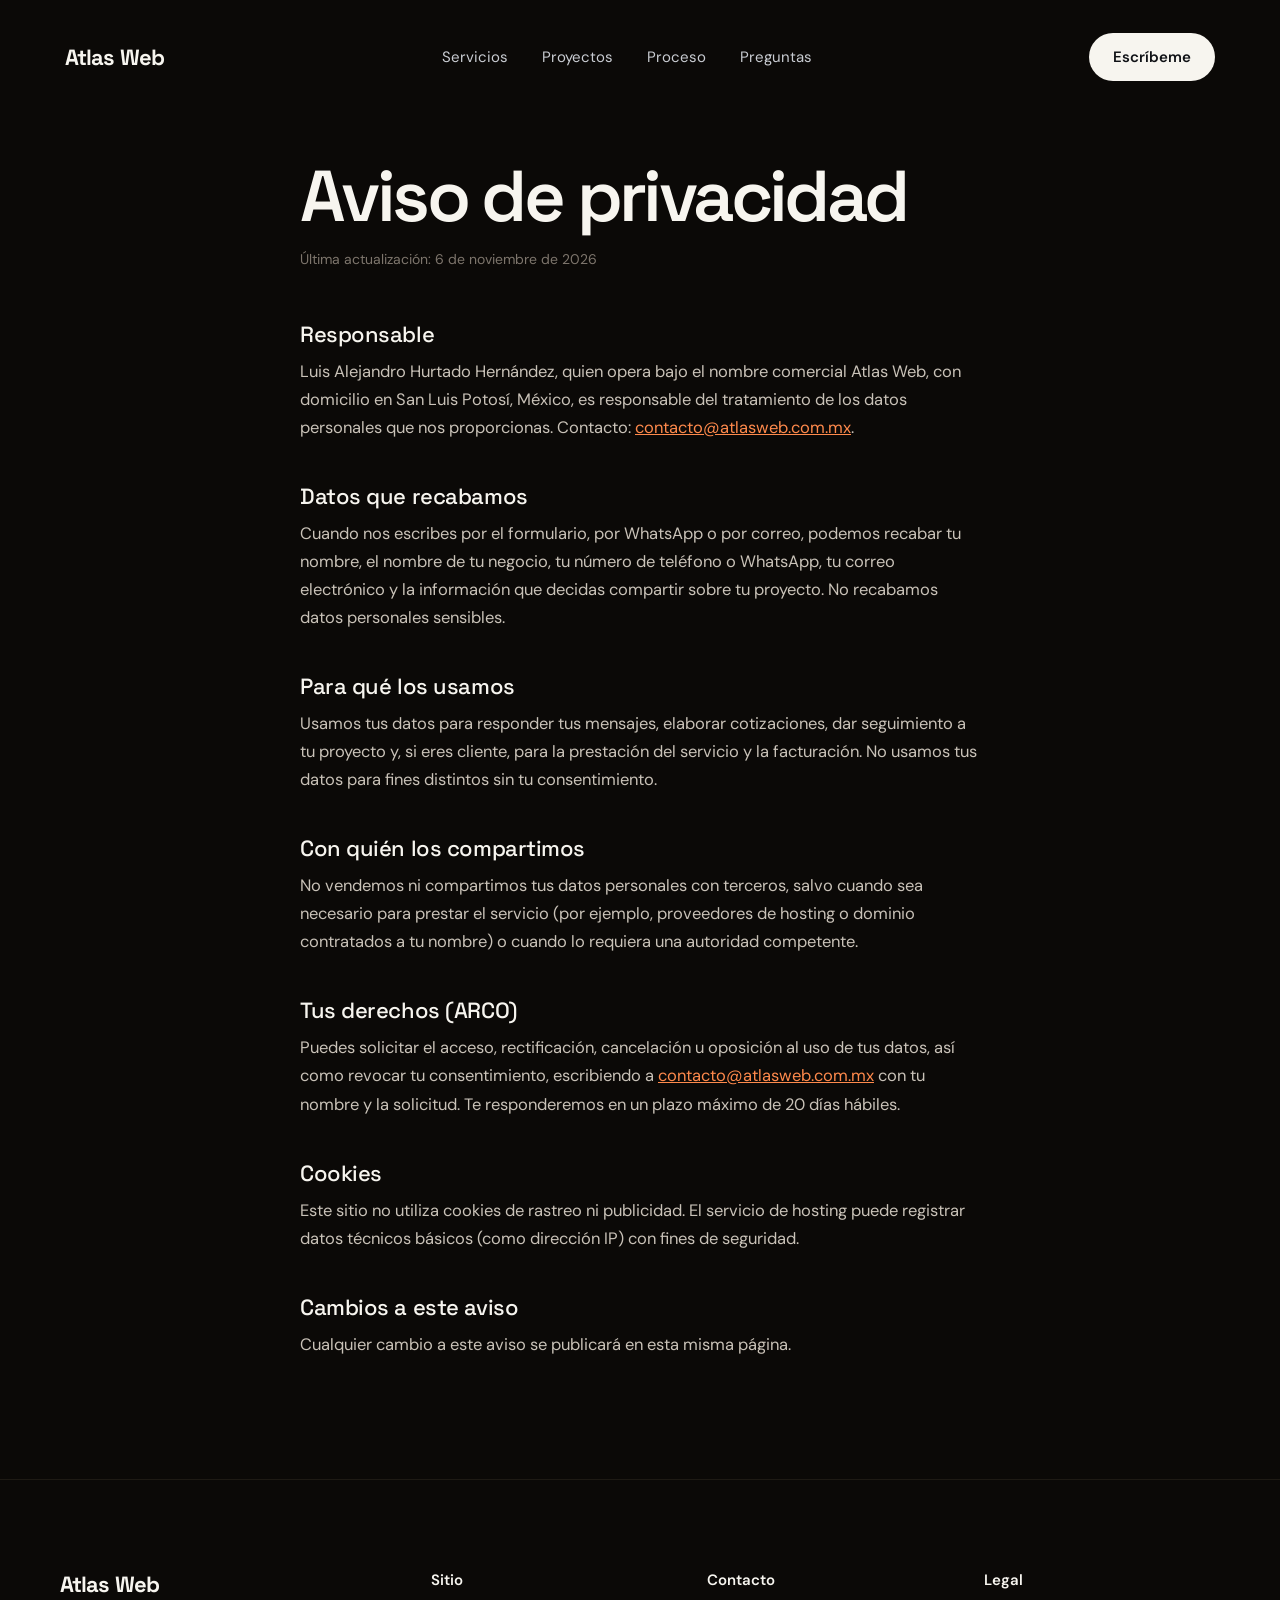
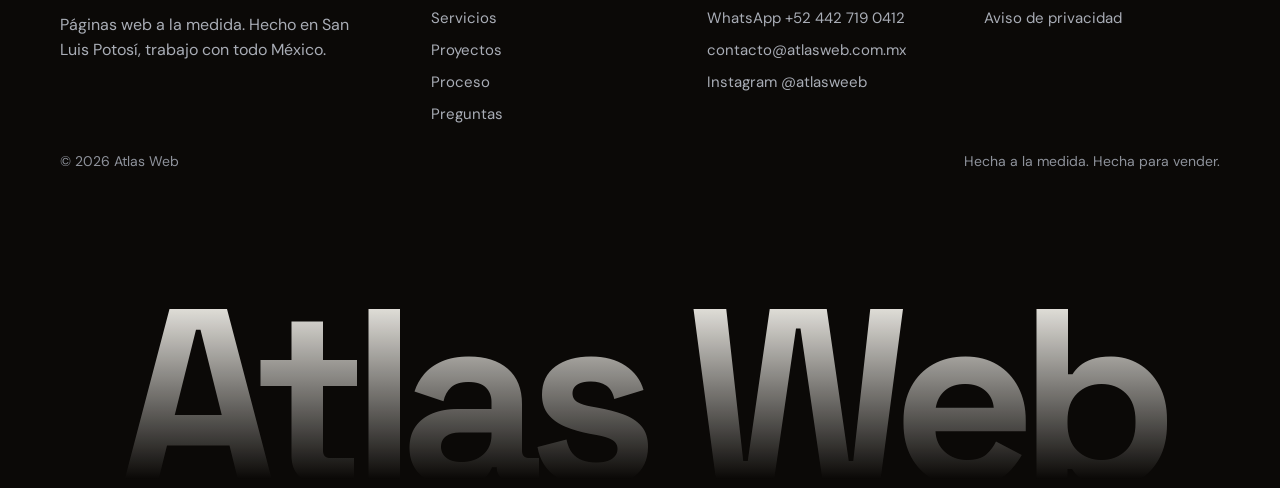
==== privacidad.html @ ba3475aa "Datos de contacto reales, forma de pago y aviso de privacidad Co-Authored-By: Claude Opus 5.5 <norep" ====
<!doctype html>
<html lang="es">
<head>
<meta charset="utf-8">
<meta name="viewport" content="width=device-width, initial-scale=1">
<title>Aviso de privacidad | Atlas Web</title>
<meta name="description" content="Aviso de privacidad de Atlas Web.">
<meta name="theme-color" content="#0B0907">
<meta property="og:title" content="Proyectos | Atlas Web">
<meta property="og:description" content="Páginas web a la medida, rápidas y hechas para que tus visitas terminen en un mensaje de WhatsApp.">
<meta property="og:type" content="website">
<link rel="icon" href="favicon.svg" type="image/svg+xml">
<link rel="preconnect" href="https://fonts.googleapis.com">
<link rel="stylesheet" href="https://fonts.googleapis.com/css2?family=DM+Sans:opsz,wght@9..40,400;9..40,500;9..40,600&amp;family=Space+Grotesk:wght@400;500;600;700&amp;family=Instrument+Serif:ital@0;1&amp;display=swap">
<link rel="stylesheet" href="styles.css">

<style>
.legal{padding-top:160px;padding-bottom:120px;max-width:760px}
.legal h1{font-family:'Space Grotesk',sans-serif;font-weight:600;font-size:clamp(40px,6vw,72px);letter-spacing:-.05em;line-height:1;margin:0}
.legal .upd{color:#7D756C;font-size:14px;margin:16px 0 48px}
.legal h2{font-family:'Space Grotesk',sans-serif;font-weight:500;font-size:22px;letter-spacing:-.02em;margin:40px 0 10px}
.legal p{color:#C9C2B8;font-size:16.5px;line-height:1.7;margin:0}
.legal a{color:#FF8A4C}
</style></head>
<body>
<div class="aw">
<header class="navbar is-scrolled">
<nav class="navin" aria-label="Principal">
<a class="brand" href="/#inicio">Atlas Web</a>
<div class="navlinks">
<a href="/#servicios">Servicios</a>
<a href="/proyectos">Proyectos</a>
<a href="/#proceso">Proceso</a>
<a href="/#preguntas">Preguntas</a>
</div>
<a class="pill pill-light navcta" href="https://wa.me/524427190412?text=Hola%20Alex%2C%20me%20interesa%20una%20p%C3%A1gina%20web" target="_blank" rel="noopener">Escríbeme</a>
</nav>
</header>
<main class="wrap legal">
<h1>Aviso de privacidad</h1>
<p class="upd">Última actualización: 6 de noviembre de 2026</p>
<h2>Responsable</h2>
<p>Luis Alejandro Hurtado Hernández, quien opera bajo el nombre comercial Atlas Web, con domicilio en San Luis Potosí, México, es responsable del tratamiento de los datos personales que nos proporcionas. Contacto: <a href="mailto:contacto@atlasweb.com.mx">contacto@atlasweb.com.mx</a>.</p>
<h2>Datos que recabamos</h2>
<p>Cuando nos escribes por el formulario, por WhatsApp o por correo, podemos recabar tu nombre, el nombre de tu negocio, tu número de teléfono o WhatsApp, tu correo electrónico y la información que decidas compartir sobre tu proyecto. No recabamos datos personales sensibles.</p>
<h2>Para qué los usamos</h2>
<p>Usamos tus datos para responder tus mensajes, elaborar cotizaciones, dar seguimiento a tu proyecto y, si eres cliente, para la prestación del servicio y la facturación. No usamos tus datos para fines distintos sin tu consentimiento.</p>
<h2>Con quién los compartimos</h2>
<p>No vendemos ni compartimos tus datos personales con terceros, salvo cuando sea necesario para prestar el servicio (por ejemplo, proveedores de hosting o dominio contratados a tu nombre) o cuando lo requiera una autoridad competente.</p>
<h2>Tus derechos (ARCO)</h2>
<p>Puedes solicitar el acceso, rectificación, cancelación u oposición al uso de tus datos, así como revocar tu consentimiento, escribiendo a <a href="mailto:contacto@atlasweb.com.mx">contacto@atlasweb.com.mx</a> con tu nombre y la solicitud. Te responderemos en un plazo máximo de 20 días hábiles.</p>
<h2>Cookies</h2>
<p>Este sitio no utiliza cookies de rastreo ni publicidad. El servicio de hosting puede registrar datos técnicos básicos (como dirección IP) con fines de seguridad.</p>
<h2>Cambios a este aviso</h2>
<p>Cualquier cambio a este aviso se publicará en esta misma página.</p>
</main>
<footer class="ft">
<div class="wrap">
<div class="ftg">
<div><a class="brand" href="/#inicio">Atlas Web</a><p>Páginas web a la medida. Hecho en San Luis Potosí, trabajo con todo México.</p></div>
<div class="ftc"><h4>Sitio</h4><a href="/#servicios">Servicios</a><a href="/proyectos">Proyectos</a><a href="/#proceso">Proceso</a><a href="/#preguntas">Preguntas</a></div>
<div class="ftc"><h4>Contacto</h4><a href="https://wa.me/524427190412?text=Hola%20Alex%2C%20me%20interesa%20una%20p%C3%A1gina%20web" target="_blank" rel="noopener">WhatsApp +52 442 719 0412</a><a href="mailto:contacto@atlasweb.com.mx">contacto@atlasweb.com.mx</a><a href="https://instagram.com/atlasweeb" target="_blank" rel="noopener">Instagram @atlasweeb</a></div>
<div class="ftc"><h4>Legal</h4><a href="/privacidad">Aviso de privacidad</a></div>
</div>
<div class="copy"><span>© 2026 Atlas Web</span><span>Hecha a la medida. Hecha para vender.</span></div>
<div class="mark" aria-hidden="true">Atlas Web</div>
</div>
</footer>
</div>
<script src="main.js" defer></script>
</body>
</html>
---- styles.css ----
body{margin:0;background:#101216}
a{color:inherit}a:hover{color:inherit}
.aw{font-family:'DM Sans',system-ui,-apple-system,sans-serif;color:#F7F5EF;background:#101216;-webkit-font-smoothing:antialiased;overflow:hidden}
.aw *{box-sizing:border-box}
.aw :focus-visible{outline:2px solid #F4AD32;outline-offset:3px;border-radius:8px}
.sg{font-family:'Space Grotesk',system-ui,sans-serif}
.wrap{max-width:1240px;margin:0 auto;padding:0 40px}

/* ---------- HERO ---------- */
.hero{position:relative;margin:12px;border-radius:32px;min-height:900px;background:#070605;overflow:hidden;display:flex;flex-direction:column;text-align:center}
.hero-img{position:absolute;inset:0;width:100%;height:100%;object-fit:cover;object-position:50% 78%;opacity:0;transform:translateY(80px) scale(1.12);animation:horizon 2.8s cubic-bezier(.16,1,.3,1) .15s forwards}
.hero-shade{position:absolute;inset:0;background:radial-gradient(ellipse 70% 55% at 50% 38%,rgba(7,6,5,.55),rgba(7,6,5,0) 70%),linear-gradient(180deg,rgba(7,6,5,.7) 0%,rgba(7,6,5,0) 30%)}
.hero-dots{position:absolute;inset:0;width:100%;height:100%;-webkit-mask-image:radial-gradient(ellipse 55% 30% at 50% 92%,#000 0%,transparent 80%);mask-image:radial-gradient(ellipse 55% 30% at 50% 92%,#000 0%,transparent 80%);opacity:0;animation:fadeIn 2s ease 1.4s forwards}
.flare{position:absolute;left:50%;top:79%;width:760px;height:180px;margin:-90px 0 0 -380px;border-radius:50%;background:radial-gradient(closest-side,rgba(255,214,140,.75),rgba(244,173,50,.25) 50%,rgba(244,173,50,0));mix-blend-mode:screen;filter:blur(8px);opacity:0;animation:fadeIn 1.6s ease 1.2s forwards,flare 6s ease-in-out 2.8s infinite}
.nav{position:relative;z-index:3;display:flex;align-items:center;justify-content:space-between;gap:24px;padding:28px 40px;max-width:1240px;width:100%;margin:0 auto;text-align:left}
.brand{font-family:'Space Grotesk',sans-serif;font-weight:700;font-size:22px;letter-spacing:-.04em;text-decoration:none;color:#F7F5EF}
.navlinks{display:flex;gap:34px}
.navlinks a{color:#C9CCD2;text-decoration:none;font-size:15px;transition:color .2s}
.navlinks a:hover{color:#F7F5EF}
.pill{display:inline-flex;align-items:center;justify-content:center;gap:10px;min-height:48px;padding:0 24px;border-radius:999px;font-weight:600;font-size:15px;text-decoration:none;border:0;cursor:pointer;font-family:inherit;transition:background .25s,color .25s,transform .25s,box-shadow .25s}
.pill-light{background:#F7F5EF;color:#101216}
.pill-light:hover{background:#FFFFFF;color:#101216}
.pill-amber{background:#F4AD32;color:#101216;min-height:56px;padding:0 30px;font-size:16px;box-shadow:0 0 0 0 rgba(244,173,50,0)}
.pill-amber:hover{background:#FFCB70;color:#101216;box-shadow:0 0 0 8px rgba(244,173,50,.16)}
.pill-dark{background:#191A1D;color:#F7F5EF;min-height:56px;padding:0 30px;font-size:16px}
.pill-dark:hover{background:#2A2C31;color:#F7F5EF}
.hero-body{position:relative;z-index:2;flex:1;display:flex;flex-direction:column;align-items:center;justify-content:center;padding:30px 40px 120px;max-width:1240px;width:100%;margin:0 auto}
.h1{font-family:'Space Grotesk',sans-serif;font-weight:600;font-size:88px;line-height:.98;letter-spacing:-.045em;margin:0}
.serif{font-family:'Instrument Serif',Georgia,serif;font-style:italic;font-weight:400;letter-spacing:-.015em}
.h1 .serif{font-size:1.1em;line-height:.9}
.ln{display:block;overflow:hidden;padding-bottom:.08em;white-space:nowrap}
.ln span.in{display:block;transform:translateY(105%);animation:lineUp 1.1s cubic-bezier(.16,1,.3,1) forwards}
.ln:nth-child(1) span.in{animation-delay:.5s}
.ln:nth-child(2) span.in{animation-delay:.62s}
.ln:nth-child(3) span.in{animation-delay:.74s}
.ln span.in{-webkit-background-clip:text;background-clip:text;color:transparent;-webkit-text-fill-color:transparent}
.ln:nth-child(1) span.in{background-image:linear-gradient(180deg,#F7F5EF 20%,#FFE2CC 100%)}
.ln:nth-child(2) span.in{background-image:linear-gradient(180deg,#FFE2CC 0%,#FF9F63 100%)}
.ln:nth-child(3) span.in{background-image:linear-gradient(180deg,#FF9F63 0%,#FF5F1F 100%)}
.hero-sub{max-width:560px;margin:30px auto 0;font-size:19px;line-height:1.6;color:#C9CCD2;opacity:0;animation:fadeIn 1s ease 1.2s forwards}
.hero-cta{display:flex;flex-wrap:wrap;justify-content:center;align-items:center;gap:28px;margin-top:40px;opacity:0;animation:fadeIn 1s ease 1.35s forwards}
.textlink{color:#F7F5EF;font-weight:500;font-size:16px;text-decoration:underline;text-decoration-color:rgba(247,245,239,.35);text-underline-offset:6px;transition:text-decoration-color .2s}
.textlink:hover{color:#F7F5EF;text-decoration-color:#F4AD32}
.reply{margin-top:22px;font-size:14px;color:#A9ADB6;opacity:0;animation:fadeIn 1s ease 1.5s forwards}
.trust{position:relative;z-index:2;display:flex;flex-wrap:wrap;justify-content:center;align-items:center;gap:16px 44px;padding:0 40px 40px;max-width:1240px;width:100%;margin:0 auto;opacity:0;animation:fadeIn 1.2s ease 1.8s forwards}
.trust p{margin:0;font-size:14px;color:#C9CCD2;width:100%}
.trust span{font-family:'Space Grotesk',sans-serif;font-weight:500;font-size:19px;letter-spacing:-.02em;color:#F7F5EF}


/* ---------- HERO BACKGROUNDS ---------- */
.glass{position:absolute;inset:0;overflow:hidden;opacity:0;animation:fadeIn 2.2s ease .1s forwards}
.blob{position:absolute;border-radius:50%;filter:blur(30px)}
.b1{left:50%;top:70%;width:640px;height:560px;margin:-280px 0 0 -320px;background:radial-gradient(closest-side,rgba(255,226,170,1),rgba(244,173,50,.85) 40%,rgba(169,79,0,.45) 72%,rgba(169,79,0,0));animation:drift1 13s ease-in-out infinite alternate}
.b2{left:30%;top:84%;width:520px;height:420px;margin:-210px 0 0 -260px;background:radial-gradient(closest-side,rgba(200,96,10,.75),rgba(169,79,0,0));animation:drift2 17s ease-in-out infinite alternate}
.b3{left:71%;top:80%;width:460px;height:400px;margin:-200px 0 0 -230px;background:radial-gradient(closest-side,rgba(255,203,112,.6),rgba(244,173,50,0));animation:drift3 15s ease-in-out infinite alternate}
.ribs{position:absolute;inset:0;background:repeating-linear-gradient(90deg,rgba(7,6,5,.62) 0px,rgba(7,6,5,.08) 10px,rgba(255,228,176,.13) 16px,rgba(7,6,5,.18) 22px,rgba(7,6,5,.62) 30px);-webkit-backdrop-filter:blur(16px);backdrop-filter:blur(16px)}
.glass-shade{position:absolute;inset:0;background:linear-gradient(180deg,rgba(7,6,5,.92) 0%,rgba(7,6,5,.55) 35%,rgba(7,6,5,0) 62%,rgba(7,6,5,.35) 100%),radial-gradient(ellipse 85% 70% at 50% 60%,rgba(7,6,5,0) 40%,rgba(7,6,5,.75) 100%)}
.hero-img.orb{object-position:50% 50%;transform-origin:50% 0;animation:orbIn 2.8s cubic-bezier(.16,1,.3,1) .15s forwards}
.orb-shade{position:absolute;inset:0;background:linear-gradient(180deg,rgba(7,6,5,.75) 0%,rgba(7,6,5,.25) 40%,rgba(7,6,5,0) 60%,rgba(7,6,5,.4) 100%)}
.hero-img.aurora{object-position:50% 0%;animation:auroraIn 3s cubic-bezier(.16,1,.3,1) .1s forwards}
.hero--low{min-height:980px}
.hero--low .hero-body{justify-content:flex-end;padding-bottom:70px}
.aurora-shade{position:absolute;inset:0;background:linear-gradient(180deg,rgba(7,6,5,0) 0%,rgba(7,6,5,0) 30%,rgba(7,6,5,.55) 60%,rgba(7,6,5,.85) 100%)}
.hero .hero-sub,.hero .trust p{text-shadow:0 1px 16px rgba(7,6,5,.9)}
.qwrap{position:relative;overflow:hidden}
.qbg{position:absolute;right:0;bottom:0;width:70%;height:100%;object-fit:cover;object-position:100% 100%;-webkit-mask-image:linear-gradient(90deg,transparent 0%,#000 45%),linear-gradient(180deg,transparent 0%,#000 35%);-webkit-mask-composite:source-in;mask-image:linear-gradient(90deg,transparent 0%,#000 45%),linear-gradient(180deg,transparent 0%,#000 35%);mask-composite:intersect;pointer-events:none}
.qwrap .wrap{position:relative;z-index:2}
.cta-bg{position:absolute;inset:0;width:100%;height:100%;object-fit:cover;object-position:50% 60%;transform:scale(1.04);animation:slowpan 24s ease-in-out infinite alternate}
.cta-shade{position:absolute;inset:0;background:linear-gradient(180deg,rgba(7,6,5,.97) 0%,rgba(7,6,5,.85) 32%,rgba(7,6,5,.35) 62%,rgba(7,6,5,.6) 100%)}
@keyframes drift1{from{transform:translate(-90px,10px) scale(1)}to{transform:translate(90px,-30px) scale(1.1)}}
@keyframes drift2{from{transform:translate(40px,0) scale(1.05)}to{transform:translate(-80px,-20px) scale(.92)}}
@keyframes drift3{from{transform:translate(-40px,-10px)}to{transform:translate(70px,20px) scale(1.08)}}
@keyframes orbIn{from{opacity:0;transform:translateY(90px) scale(1.14)}to{opacity:1;transform:translateY(30px) scale(1.04)}}
@keyframes auroraIn{from{opacity:0;transform:translateY(-60px) scale(1.08)}to{opacity:1;transform:none}}
@keyframes slowpan{from{transform:scale(1.04) translateX(-1.5%)}to{transform:scale(1.1) translateX(1.5%)}}


/* ---------- AURORA EN CÓDIGO ---------- */
.sky{position:absolute;inset:0;overflow:hidden}
.haze{position:absolute;left:60%;top:-60px;width:2000px;height:620px;margin-left:-900px;border-radius:50%;background:radial-gradient(closest-side,rgba(244,173,50,.38),rgba(169,79,0,.16) 50%,rgba(169,79,0,.05) 78%,rgba(169,79,0,0));opacity:0;animation:fadeIn 2.4s ease .6s forwards,breathe 7s ease-in-out 3s infinite}
.rise,.rise2{position:absolute;inset:0;opacity:0;rotate:-3.5deg;transform-origin:50% 0;transform:translateY(170px);animation:dawn 1.9s cubic-bezier(.2,.9,.25,1) .1s forwards,swell 7s ease-in-out 2s infinite alternate}
.sky .grain2{position:absolute;inset:0;width:100%;height:100%;opacity:.3;mix-blend-mode:overlay;pointer-events:none}
.planet{position:absolute;left:58%;top:20px;width:3100px;height:3100px;margin-left:-1550px;border-radius:50%;background:radial-gradient(circle closest-side,rgba(7,6,5,1) 0px,rgba(7,6,5,1.000) 1120.0px,rgba(7,6,4,1.000) 1125.0px,rgba(7,6,4,1.000) 1130.0px,rgba(7,6,4,1.000) 1135.0px,rgba(8,6,4,1.000) 1140.0px,rgba(9,6,4,1.000) 1145.0px,rgba(10,6,4,1.000) 1150.0px,rgba(11,7,4,1.000) 1155.0px,rgba(12,7,4,1.000) 1160.0px,rgba(14,7,4,1.000) 1165.0px,rgba(15,8,4,1.000) 1170.0px,rgba(17,8,4,1.000) 1175.0px,rgba(18,9,4,1.000) 1180.0px,rgba(19,9,4,1.000) 1185.0px,rgba(21,9,4,1.000) 1190.0px,rgba(22,10,4,1.000) 1195.0px,rgba(24,10,4,1.000) 1200.0px,rgba(25,10,4,1.000) 1205.0px,rgba(26,11,4,1.000) 1210.0px,rgba(27,11,4,1.000) 1215.0px,rgba(28,11,4,1.000) 1220.0px,rgba(29,11,4,1.000) 1225.0px,rgba(29,11,4,1.000) 1230.0px,rgba(29,11,4,1.000) 1235.0px,rgba(30,12,4,1.000) 1240.0px,rgba(30,12,4,1.000) 1245.0px,rgba(33,13,4,1.000) 1250.0px,rgba(36,14,4,1.000) 1255.0px,rgba(40,16,4,1.000) 1260.0px,rgba(45,18,5,1.000) 1265.0px,rgba(51,20,5,1.000) 1270.0px,rgba(56,22,6,1.000) 1275.0px,rgba(62,24,6,1.000) 1280.0px,rgba(67,26,7,1.000) 1285.0px,rgba(71,28,7,1.000) 1290.0px,rgba(74,29,7,1.000) 1295.0px,rgba(77,30,7,1.000) 1300.0px,rgba(78,31,8,1.000) 1305.0px,rgba(81,32,8,1.000) 1310.4px,rgba(92,36,8,1.000) 1315.9px,rgba(106,41,9,1.000) 1321.3px,rgba(121,47,10,1.000) 1326.7px,rgba(135,52,11,1.000) 1332.1px,rgba(146,56,11,1.000) 1337.6px,rgba(150,58,12,1.000) 1343.0px,rgba(156,63,13,1.000) 1348.2px,rgba(172,75,18,1.000) 1353.4px,rgba(191,90,23,1.000) 1358.6px,rgba(207,102,28,1.000) 1363.8px,rgba(214,108,30,1.000) 1369.0px,rgba(218,117,33,1.000) 1374.0px,rgba(229,139,40,1.000) 1379.0px,rgba(239,160,46,1.000) 1384.0px,rgba(244,170,50,1.000) 1389.0px,rgba(246,183,81,1.000) 1394.7px,rgba(252,208,138,1.000) 1400.3px,rgba(255,222,170,1.000) 1406.0px,rgba(255,220,166,0.966) 1411.0px,rgba(255,216,159,0.890) 1416.0px,rgba(255,211,151,0.814) 1421.0px,rgba(255,210,148,0.780) 1426.0px,rgba(254,207,140,0.747) 1431.3px,rgba(252,200,122,0.666) 1436.7px,rgba(249,191,99,0.560) 1442.0px,rgba(246,182,75,0.454) 1447.3px,rgba(244,175,57,0.373) 1452.7px,rgba(244,173,50,0.340) 1458.0px,rgba(242,170,48,0.332) 1463.0px,rgba(238,163,44,0.312) 1468.0px,rgba(232,153,39,0.283) 1473.0px,rgba(225,140,33,0.248) 1478.0px,rgba(218,128,26,0.212) 1483.0px,rgba(211,115,20,0.177) 1488.0px,rgba(205,105,15,0.148) 1493.0px,rgba(201,98,11,0.128) 1498.0px,rgba(200,96,10,0.120) 1503.0px,rgba(193,92,9,0.116) 1508.2px,rgba(175,84,9,0.105) 1513.4px,rgba(149,72,8,0.089) 1518.7px,rgba(119,58,7,0.070) 1523.9px,rgba(87,43,7,0.050) 1529.1px,rgba(57,29,6,0.031) 1534.3px,rgba(31,17,5,0.015) 1539.6px,rgba(13,9,5,0.004) 1544.8px,rgba(7,6,5,0.000) 1550px)}
.planet2{position:absolute;left:58%;top:20px;width:3100px;height:3100px;margin-left:-1550px;border-radius:50%;background:radial-gradient(circle closest-side,rgba(7,6,5,1) 0px,rgba(7,6,5,1.000) 1120.0px,rgba(7,6,4,1.000) 1125.0px,rgba(7,6,4,1.000) 1130.0px,rgba(8,6,4,1.000) 1135.0px,rgba(9,6,4,1.000) 1140.0px,rgba(10,6,4,1.000) 1145.0px,rgba(11,6,4,1.000) 1150.0px,rgba(12,6,4,1.000) 1155.0px,rgba(14,7,4,1.000) 1160.0px,rgba(16,7,4,1.000) 1165.0px,rgba(17,7,4,1.000) 1170.0px,rgba(19,7,4,1.000) 1175.0px,rgba(21,8,4,1.000) 1180.0px,rgba(23,8,4,1.000) 1185.0px,rgba(25,8,4,1.000) 1190.0px,rgba(26,8,4,1.000) 1195.0px,rgba(28,8,4,1.000) 1200.0px,rgba(30,9,4,1.000) 1205.0px,rgba(31,9,4,1.000) 1210.0px,rgba(32,9,4,1.000) 1215.0px,rgba(33,9,4,1.000) 1220.0px,rgba(34,9,4,1.000) 1225.0px,rgba(35,9,4,1.000) 1230.0px,rgba(35,9,4,1.000) 1235.0px,rgba(36,10,4,1.000) 1240.0px,rgba(37,10,4,1.000) 1245.0px,rgba(40,11,4,1.000) 1250.0px,rgba(44,12,4,1.000) 1255.0px,rgba(50,14,4,1.000) 1260.0px,rgba(57,16,5,1.000) 1265.0px,rgba(64,18,5,1.000) 1270.0px,rgba(71,21,6,1.000) 1275.0px,rgba(78,23,6,1.000) 1280.0px,rgba(85,25,7,1.000) 1285.0px,rgba(91,27,7,1.000) 1290.0px,rgba(95,28,7,1.000) 1295.0px,rgba(98,29,7,1.000) 1300.0px,rgba(100,30,8,1.000) 1305.0px,rgba(104,31,8,1.000) 1310.4px,rgba(115,35,9,1.000) 1315.9px,rgba(130,40,10,1.000) 1321.3px,rgba(147,45,11,1.000) 1326.7px,rgba(162,50,12,1.000) 1332.1px,rgba(173,54,13,1.000) 1337.6px,rgba(178,56,14,1.000) 1343.0px,rgba(183,60,16,1.000) 1348.2px,rgba(197,72,21,1.000) 1353.4px,rgba(212,87,26,1.000) 1358.6px,rgba(226,99,31,1.000) 1363.8px,rgba(232,104,34,1.000) 1369.0px,rgba(234,111,37,1.000) 1374.0px,rgba(239,127,45,1.000) 1379.0px,rgba(243,142,52,1.000) 1384.0px,rgba(246,150,56,1.000) 1389.0px,rgba(248,164,82,1.000) 1394.7px,rgba(252,190,133,1.000) 1400.3px,rgba(255,205,160,1.000) 1406.0px,rgba(255,202,156,0.961) 1411.0px,rgba(255,197,150,0.875) 1416.0px,rgba(255,192,143,0.789) 1421.0px,rgba(255,190,140,0.750) 1426.0px,rgba(253,185,133,0.718) 1431.3px,rgba(250,174,116,0.639) 1436.7px,rgba(245,160,95,0.535) 1442.0px,rgba(240,145,73,0.431) 1447.3px,rgba(237,134,56,0.352) 1452.7px,rgba(236,130,50,0.320) 1458.0px,rgba(234,127,48,0.313) 1463.0px,rgba(228,122,44,0.295) 1468.0px,rgba(221,114,39,0.268) 1473.0px,rgba(212,104,33,0.237) 1478.0px,rgba(203,95,26,0.203) 1483.0px,rgba(194,85,20,0.172) 1488.0px,rgba(187,77,15,0.145) 1493.0px,rgba(181,72,11,0.127) 1498.0px,rgba(180,70,10,0.120) 1503.0px,rgba(174,67,9,0.116) 1508.2px,rgba(158,61,9,0.105) 1513.4px,rgba(135,53,8,0.089) 1518.7px,rgba(107,43,7,0.070) 1523.9px,rgba(79,32,7,0.050) 1529.1px,rgba(51,22,6,0.031) 1534.3px,rgba(28,14,5,0.015) 1539.6px,rgba(12,8,5,0.004) 1544.8px,rgba(7,6,5,0.000) 1550px);opacity:0;animation:warm 7s ease-in-out 1.6s infinite}
.rimglow{position:absolute;left:58%;top:20px;width:3100px;height:3100px;margin-left:-1550px;border-radius:50%;background:radial-gradient(circle closest-side,rgba(7,6,5,1) 0px,rgba(7,6,5,0.000) 1300.0px,rgba(9,8,6,0.008) 1305.0px,rgba(17,13,9,0.030) 1310.0px,rgba(29,22,14,0.065) 1315.0px,rgba(45,34,21,0.109) 1320.0px,rgba(64,48,29,0.162) 1325.0px,rgba(85,64,38,0.221) 1330.0px,rgba(107,80,47,0.285) 1335.0px,rgba(131,98,57,0.350) 1340.0px,rgba(154,115,67,0.415) 1345.0px,rgba(176,131,76,0.479) 1350.0px,rgba(197,147,85,0.538) 1355.0px,rgba(216,161,93,0.591) 1360.0px,rgba(232,173,100,0.635) 1365.0px,rgba(244,182,105,0.670) 1370.0px,rgba(252,187,108,0.692) 1375.0px,rgba(255,190,110,0.700) 1380.0px,rgba(255,197,125,0.723) 1386.0px,rgba(255,215,160,0.775) 1392.0px,rgba(255,232,194,0.827) 1398.0px,rgba(255,240,210,0.850) 1404.0px,rgba(255,237,203,0.814) 1409.2px,rgba(255,230,188,0.727) 1414.4px,rgba(255,223,171,0.623) 1419.6px,rgba(255,216,156,0.536) 1424.8px,rgba(255,214,150,0.500) 1430.0px,rgba(254,212,145,0.487) 1435.0px,rgba(253,207,134,0.453) 1440.0px,rgba(251,201,118,0.405) 1445.0px,rgba(249,193,100,0.350) 1450.0px,rgba(247,185,81,0.295) 1455.0px,rgba(245,179,65,0.247) 1460.0px,rgba(244,174,54,0.213) 1465.0px,rgba(244,173,50,0.200) 1470.0px,rgba(240,170,49,0.197) 1475.0px,rgba(230,163,47,0.189) 1480.0px,rgba(216,153,44,0.176) 1485.0px,rgba(197,139,41,0.160) 1490.0px,rgba(174,124,36,0.142) 1495.0px,rgba(150,107,32,0.121) 1500.0px,rgba(125,89,27,0.100) 1505.0px,rgba(100,71,22,0.079) 1510.0px,rgba(76,54,18,0.058) 1515.0px,rgba(53,39,13,0.040) 1520.0px,rgba(34,25,10,0.024) 1525.0px,rgba(20,15,7,0.011) 1530.0px,rgba(10,8,5,0.003) 1535.0px,rgba(7,6,5,0.000) 1540px);opacity:0;animation:ignite 1.6s ease-out .9s both,pulse 4.5s ease-in-out 2.5s infinite}
.orbit{position:absolute;left:58%;top:175px;width:2790px;height:2790px;margin-left:-1395px;border-radius:50%;animation:travel 6s cubic-bezier(.45,0,.55,1) 1.3s infinite}
.spark2{display:none}
.spark{position:absolute;inset:-120px;border-radius:0;background:conic-gradient(from -26deg at 50% 50%,rgba(255,250,238,0.005) 0.00deg,rgba(255,250,238,0.007) 0.87deg,rgba(255,250,238,0.010) 1.73deg,rgba(255,250,238,0.014) 2.60deg,rgba(255,250,238,0.019) 3.47deg,rgba(255,250,238,0.026) 4.33deg,rgba(255,250,238,0.034) 5.20deg,rgba(255,250,238,0.045) 6.07deg,rgba(255,250,238,0.058) 6.93deg,rgba(255,250,238,0.075) 7.80deg,rgba(255,250,238,0.096) 8.67deg,rgba(255,250,238,0.120) 9.53deg,rgba(255,250,238,0.149) 10.40deg,rgba(255,250,238,0.183) 11.27deg,rgba(255,250,238,0.223) 12.13deg,rgba(255,250,238,0.267) 13.00deg,rgba(255,250,238,0.317) 13.87deg,rgba(255,250,238,0.371) 14.73deg,rgba(255,250,238,0.430) 15.60deg,rgba(255,250,238,0.492) 16.47deg,rgba(255,250,238,0.556) 17.33deg,rgba(255,250,238,0.622) 18.20deg,rgba(255,250,238,0.687) 19.07deg,rgba(255,250,238,0.750) 19.93deg,rgba(255,250,238,0.810) 20.80deg,rgba(255,250,238,0.864) 21.67deg,rgba(255,250,238,0.910) 22.53deg,rgba(255,250,238,0.949) 23.40deg,rgba(255,250,238,0.977) 24.27deg,rgba(255,250,238,0.994) 25.13deg,rgba(255,250,238,1.000) 26.00deg,rgba(255,250,238,0.994) 26.87deg,rgba(255,250,238,0.977) 27.73deg,rgba(255,250,238,0.949) 28.60deg,rgba(255,250,238,0.910) 29.47deg,rgba(255,250,238,0.864) 30.33deg,rgba(255,250,238,0.810) 31.20deg,rgba(255,250,238,0.750) 32.07deg,rgba(255,250,238,0.687) 32.93deg,rgba(255,250,238,0.622) 33.80deg,rgba(255,250,238,0.556) 34.67deg,rgba(255,250,238,0.492) 35.53deg,rgba(255,250,238,0.430) 36.40deg,rgba(255,250,238,0.371) 37.27deg,rgba(255,250,238,0.317) 38.13deg,rgba(255,250,238,0.267) 39.00deg,rgba(255,250,238,0.223) 39.87deg,rgba(255,250,238,0.183) 40.73deg,rgba(255,250,238,0.149) 41.60deg,rgba(255,250,238,0.120) 42.47deg,rgba(255,250,238,0.096) 43.33deg,rgba(255,250,238,0.075) 44.20deg,rgba(255,250,238,0.058) 45.07deg,rgba(255,250,238,0.045) 45.93deg,rgba(255,250,238,0.034) 46.80deg,rgba(255,250,238,0.026) 47.67deg,rgba(255,250,238,0.019) 48.53deg,rgba(255,250,238,0.014) 49.40deg,rgba(255,250,238,0.010) 50.27deg,rgba(255,250,238,0.007) 51.13deg,rgba(255,250,238,0.005) 52.00deg,rgba(255,250,238,0) 360deg);-webkit-mask:radial-gradient(circle at 50% 50%,rgba(0,0,0,0) 1286px,rgba(0,0,0,0.008) 1290.0px,rgba(0,0,0,0.012) 1295.0px,rgba(0,0,0,0.019) 1300.0px,rgba(0,0,0,0.029) 1305.0px,rgba(0,0,0,0.044) 1310.0px,rgba(0,0,0,0.064) 1315.0px,rgba(0,0,0,0.091) 1320.0px,rgba(0,0,0,0.127) 1325.0px,rgba(0,0,0,0.172) 1330.0px,rgba(0,0,0,0.228) 1335.0px,rgba(0,0,0,0.295) 1340.0px,rgba(0,0,0,0.372) 1345.0px,rgba(0,0,0,0.458) 1350.0px,rgba(0,0,0,0.550) 1355.0px,rgba(0,0,0,0.644) 1360.0px,rgba(0,0,0,0.737) 1365.0px,rgba(0,0,0,0.823) 1370.0px,rgba(0,0,0,0.896) 1375.0px,rgba(0,0,0,0.952) 1380.0px,rgba(0,0,0,0.988) 1385.0px,rgba(0,0,0,1.000) 1390.0px,rgba(0,0,0,0.988) 1395.0px,rgba(0,0,0,0.952) 1400.0px,rgba(0,0,0,0.896) 1405.0px,rgba(0,0,0,0.823) 1410.0px,rgba(0,0,0,0.737) 1415.0px,rgba(0,0,0,0.644) 1420.0px,rgba(0,0,0,0.550) 1425.0px,rgba(0,0,0,0.458) 1430.0px,rgba(0,0,0,0.372) 1435.0px,rgba(0,0,0,0.295) 1440.0px,rgba(0,0,0,0.228) 1445.0px,rgba(0,0,0,0.172) 1450.0px,rgba(0,0,0,0.127) 1455.0px,rgba(0,0,0,0.091) 1460.0px,rgba(0,0,0,0.064) 1465.0px,rgba(0,0,0,0.044) 1470.0px,rgba(0,0,0,0.029) 1475.0px,rgba(0,0,0,0.019) 1480.0px,rgba(0,0,0,0.012) 1485.0px,rgba(0,0,0,0.008) 1490.0px,rgba(0,0,0,0) 1494px);mask:radial-gradient(circle at 50% 50%,rgba(0,0,0,0) 1286px,rgba(0,0,0,0.008) 1290.0px,rgba(0,0,0,0.012) 1295.0px,rgba(0,0,0,0.019) 1300.0px,rgba(0,0,0,0.029) 1305.0px,rgba(0,0,0,0.044) 1310.0px,rgba(0,0,0,0.064) 1315.0px,rgba(0,0,0,0.091) 1320.0px,rgba(0,0,0,0.127) 1325.0px,rgba(0,0,0,0.172) 1330.0px,rgba(0,0,0,0.228) 1335.0px,rgba(0,0,0,0.295) 1340.0px,rgba(0,0,0,0.372) 1345.0px,rgba(0,0,0,0.458) 1350.0px,rgba(0,0,0,0.550) 1355.0px,rgba(0,0,0,0.644) 1360.0px,rgba(0,0,0,0.737) 1365.0px,rgba(0,0,0,0.823) 1370.0px,rgba(0,0,0,0.896) 1375.0px,rgba(0,0,0,0.952) 1380.0px,rgba(0,0,0,0.988) 1385.0px,rgba(0,0,0,1.000) 1390.0px,rgba(0,0,0,0.988) 1395.0px,rgba(0,0,0,0.952) 1400.0px,rgba(0,0,0,0.896) 1405.0px,rgba(0,0,0,0.823) 1410.0px,rgba(0,0,0,0.737) 1415.0px,rgba(0,0,0,0.644) 1420.0px,rgba(0,0,0,0.550) 1425.0px,rgba(0,0,0,0.458) 1430.0px,rgba(0,0,0,0.372) 1435.0px,rgba(0,0,0,0.295) 1440.0px,rgba(0,0,0,0.228) 1445.0px,rgba(0,0,0,0.172) 1450.0px,rgba(0,0,0,0.127) 1455.0px,rgba(0,0,0,0.091) 1460.0px,rgba(0,0,0,0.064) 1465.0px,rgba(0,0,0,0.044) 1470.0px,rgba(0,0,0,0.029) 1475.0px,rgba(0,0,0,0.019) 1480.0px,rgba(0,0,0,0.012) 1485.0px,rgba(0,0,0,0.008) 1490.0px,rgba(0,0,0,0) 1494px);mix-blend-mode:screen;opacity:0;animation:sparkfade 6s ease-in-out 1.3s infinite}
.sky-shade{position:absolute;inset:0;background:linear-gradient(180deg,rgba(7,6,5,.0) 0%,rgba(7,6,5,0) 40%,rgba(7,6,5,.5) 100%)}
@keyframes dawn{0%{opacity:0;transform:translateY(170px)}60%{opacity:1}100%{opacity:.88;transform:none}}
@keyframes ignite{0%{opacity:0}25%{opacity:1}100%{opacity:0}}
@keyframes dawn2{to{opacity:1;transform:none}}
@keyframes breathe{0%,100%{opacity:1}50%{opacity:.65}}
@keyframes pulse{0%,100%{opacity:0}50%{opacity:1}}
@keyframes warm{0%,100%{opacity:0}50%{opacity:.85}}
@keyframes swell{from{translate:0 0}to{translate:0 -24px}}
@keyframes travel{0%{transform:rotate(-26deg)}100%{transform:rotate(26deg)}}
@keyframes sparkfade{0%{opacity:0}10%{opacity:1}90%{opacity:1}100%{opacity:0}}
@media (max-width:1080px){.rise,.rise2{transform-origin:50% 0;scale:.62}.haze{width:1100px;margin-left:-550px}}


/* ---------- BOTÓN PRINCIPAL ---------- */
@property --ang{syntax:'<angle>';inherits:false;initial-value:0deg}
.pill-amber,.pill-dark{position:relative;min-height:54px;padding:0 30px;font-size:16px;font-weight:600;letter-spacing:-.005em;box-shadow:none;transition:background .25s ease,color .25s ease}
.pill-amber{color:#1F0A02;background:#FF5F1F}
.pill-amber::after{content:'';position:absolute;inset:-2px;border-radius:999px;z-index:-1;background:conic-gradient(from var(--ang),rgba(255,95,31,0) 0deg,rgba(255,140,80,.85) 60deg,rgba(255,95,31,0) 130deg,rgba(255,95,31,0) 360deg);filter:blur(8px);opacity:.8;animation:spinang 4s linear infinite;pointer-events:none}
.pill-amber:hover{color:#1F0A02;background:#FF7638}
.pill-dark{color:#F7F5EF;background:#191A1D}
.pill-dark:hover{color:#F7F5EF;background:#2A2C31}
@keyframes spinang{to{--ang:360deg}}
.ln span.in{padding-bottom:.14em;margin-bottom:-.14em}


/* ---------- MENÚ PÍLDORA ---------- */
.navbar{position:fixed;top:14px;left:0;right:0;z-index:50;display:flex;justify-content:center;padding:0 24px;pointer-events:none}
.navin{pointer-events:auto;width:100%;max-width:1240px;display:flex;align-items:center;justify-content:space-between;gap:24px;padding:18px 40px;border-radius:999px;background:rgba(21,18,15,0);border:1px solid rgba(247,245,239,0);box-shadow:0 0 0 rgba(0,0,0,0);transition:max-width .7s cubic-bezier(.16,1,.3,1),padding .7s cubic-bezier(.16,1,.3,1),background-color .45s ease,border-color .45s ease,box-shadow .45s ease}
.navin .navlinks{gap:34px;transition:gap .7s cubic-bezier(.16,1,.3,1)}
.navin .navcta{transition:min-height .5s ease,padding .5s ease,background .25s}
.navbar.is-scrolled .navin{max-width:760px;padding:7px 7px 7px 26px;background:rgba(21,18,15,.96);border-color:rgba(247,245,239,.10);box-shadow:0 20px 44px -20px rgba(0,0,0,.85)}
.navbar.is-scrolled .navlinks{gap:26px}
.navbar.is-scrolled .navcta{min-height:40px;padding:0 18px}
.navbar.is-scrolled .brand{font-size:19px}
.brand{transition:font-size .5s ease}
.navspace{height:96px;flex:none}
@media (max-width:1080px){.navbar.is-scrolled .navin{max-width:420px}}


/* ---------- LLAMARADAS (WebGL) ---------- */
.rise2{mix-blend-mode:screen;animation:dawn2 1.9s cubic-bezier(.2,.9,.25,1) .1s forwards,swell 7s ease-in-out 2s infinite alternate}
.flares{position:absolute;inset:0;width:100%;height:100%;pointer-events:none;opacity:0;animation:fadeIn 2.4s ease 1.6s forwards}
@media (max-width:1080px){.flares{left:-31%;width:162%}}
@media (max-width:600px){
.hero{margin:0;border-radius:0 0 30px 30px}
.cta{margin:12px 0 0;border-radius:30px}
}

/* ---------- LIGHT SECTIONS ---------- */
.light{background:#F7F5EF;color:#191A1D}
.light .muted{color:#5C5F66}
.sec{padding:140px 0}
.h2{font-family:'Space Grotesk',sans-serif;font-weight:600;font-size:60px;line-height:1.02;letter-spacing:-.04em;margin:0}
.split{display:grid;grid-template-columns:1.15fr 1fr;gap:80px;align-items:start}
.pains{display:flex;flex-direction:column;gap:36px;padding-top:12px}
.pains h3{font-family:'Space Grotesk',sans-serif;font-weight:600;font-size:24px;letter-spacing:-.02em;margin:0 0 8px}
.pains p{margin:0;font-size:17px;line-height:1.6}

.sv-head{display:flex;justify-content:space-between;align-items:flex-end;gap:40px;flex-wrap:wrap}
.sv-head p{max-width:400px;margin:0;font-size:17px;line-height:1.6}
.sv-grid{display:grid;grid-template-columns:repeat(2,minmax(0,1fr));gap:24px;margin-top:64px}
.tile{display:flex;flex-direction:column;gap:26px}
.tile figure{margin:0;border-radius:28px;overflow:hidden;height:440px;position:relative}
.tile figure img{width:100%;height:100%;object-fit:cover;display:block;transition:transform 1.2s cubic-bezier(.16,1,.3,1)}
.tile:hover figure img{transform:scale(1.04)}
.tile h3{font-family:'Space Grotesk',sans-serif;font-weight:600;font-size:30px;letter-spacing:-.03em;margin:0 0 10px}
.tile p{margin:0;font-size:17px;line-height:1.6;max-width:500px}
.sv-row{display:grid;grid-template-columns:1fr 1.6fr;gap:24px;margin-top:24px}
.mt{border-radius:22px;border:1px solid rgba(25,26,29,.12);padding:40px;display:flex;flex-direction:column;justify-content:space-between;gap:30px}
.mt h3,.sys h3{font-family:'Space Grotesk',sans-serif;font-weight:600;font-size:28px;letter-spacing:-.03em;margin:0 0 12px}
.mt p,.sys p{margin:0;font-size:17px;line-height:1.6}
.sys{border-radius:28px;background:#191A1D;color:#F7F5EF;padding:48px;position:relative;overflow:hidden}
.sys p{color:#C9CCD2;max-width:560px}
.sys .textlink{display:inline-block;margin-top:28px}
.sys .ex{font-size:15px;color:#8E929B;margin-top:18px}


.pb-head{max-width:820px}
.scenes{display:grid;grid-template-columns:repeat(3,minmax(0,1fr));gap:24px;margin-top:64px}
.scene{display:flex;flex-direction:column;gap:24px}
.stage{position:relative;height:300px;border-radius:24px;background:#ECE8DF;overflow:hidden;display:flex;align-items:center;justify-content:center;padding:28px}
.ui{width:100%;border-radius:14px;background:#FFFFFF;box-shadow:0 1px 0 rgba(25,26,29,.04),0 20px 40px -24px rgba(25,26,29,.35);font-size:13px;color:#191A1D;text-align:left}
.srch{display:flex;align-items:center;gap:10px;padding:12px 14px;border-bottom:1px solid #EFECE6}
.srch svg{flex:none;color:#8E929B}
.typing{border-right:2px solid #191A1D;white-space:nowrap;overflow:hidden;animation:caret 1s steps(1) infinite}
.res{padding:10px 14px;display:flex;flex-direction:column;gap:10px}
.r{display:flex;justify-content:space-between;gap:10px;align-items:center}
.r b{font-weight:600;font-size:13px}
.r small{color:#8E929B;font-size:12px}
.stars{color:#E2A21F;font-size:12px;letter-spacing:1px}
.miss{margin:2px 14px 14px;padding:10px 12px;border-radius:10px;border:1.5px dashed #D3CEC4;color:#8E929B;font-size:12.5px;text-align:center}
.old{background:#E9E9E9;border-radius:6px;overflow:hidden;font-family:'Times New Roman',serif}
.old .ttl{background:#3B5998;color:#fff;padding:8px 12px;font-size:15px;font-weight:700}
.old .bd{padding:14px 12px;display:flex;flex-direction:column;gap:10px;align-items:center}
.spin{width:30px;height:30px;border-radius:50%;border:3px solid #CFCFCF;border-top-color:#7A7A7A;animation:spin 1s linear infinite}
.prog{width:100%;height:8px;background:#D4D4D4;border-radius:2px;overflow:hidden}
.prog i{display:block;height:100%;width:12%;background:#8A8A8A;animation:stuck 4s ease-in-out infinite}
.old p{margin:0;font-size:12px;color:#555}
.chat .top{display:flex;justify-content:space-between;align-items:center;padding:12px 14px;border-bottom:1px solid #EFECE6;font-weight:600}
.chat .top small{font-weight:400;color:#8E929B}
.empty{padding:34px 14px;display:flex;flex-direction:column;align-items:center;gap:10px;color:#8E929B}
.empty svg{color:#C9C4BA}
.visits{display:flex;justify-content:space-between;padding:12px 14px;border-top:1px solid #EFECE6;font-size:12.5px}
.visits b{font-family:'Space Grotesk',sans-serif;font-size:18px;color:#191A1D;display:block}
.scene h3{font-family:'Space Grotesk',sans-serif;font-weight:600;font-size:24px;letter-spacing:-.02em;margin:0 0 8px}
.scene p{margin:0;font-size:17px;line-height:1.6}
.notif{position:absolute;left:24px;right:24px;top:24px;display:flex;gap:12px;align-items:center;padding:14px 16px;border-radius:16px;background:rgba(255,255,255,.92);backdrop-filter:blur(10px);-webkit-backdrop-filter:blur(10px);box-shadow:0 20px 40px -20px rgba(25,26,29,.45);color:#191A1D;font-size:14px;text-align:left;opacity:0;transform:translateY(-24px) scale(.96);transition:opacity .4s,transform .6s cubic-bezier(.16,1,.3,1)}
.notif b{display:block;font-size:13px}
.notif small{color:#5C5F66}
.wa{width:36px;height:36px;border-radius:10px;background:#F4AD32;display:grid;place-items:center;flex:none;color:#101216}
.tile:hover .notif{opacity:1;transform:none}
.place{position:absolute;right:24px;bottom:24px;width:250px;padding:16px;border-radius:16px;background:rgba(255,255,255,.94);box-shadow:0 20px 40px -20px rgba(25,26,29,.45);color:#191A1D;text-align:left;opacity:0;transform:translateY(20px) scale(.96);transition:opacity .4s,transform .6s cubic-bezier(.16,1,.3,1)}
.place b{display:block;font-family:'Space Grotesk',sans-serif;font-size:17px}
.place small{display:block;color:#5C5F66;font-size:13px;margin-top:4px}
.open{color:#1E7A4C;font-weight:600}
.tile:hover .place{opacity:1;transform:none}

/* ---------- PROJECTS (dark) ---------- */
.dark{background:#101216;color:#F7F5EF}
.pj-head{display:flex;justify-content:space-between;align-items:flex-end;gap:40px;flex-wrap:wrap;margin-bottom:56px}
.rows{border-top:1px solid rgba(247,245,239,.12)}
.row{position:relative;display:grid;grid-template-columns:minmax(0,1fr) minmax(0,1fr) 240px;gap:40px;align-items:center;padding:36px 0;border-bottom:1px solid rgba(247,245,239,.12);text-decoration:none;color:#F7F5EF}
.row:hover{color:#F7F5EF}
.row h3{font-family:'Space Grotesk',sans-serif;font-weight:500;font-size:56px;letter-spacing:-.045em;line-height:1;margin:0;transition:transform .5s cubic-bezier(.16,1,.3,1),color .3s}
.row:hover h3{transform:translateX(16px);color:#FFCB70}
.row .meta{font-size:16px;line-height:1.55;color:#A9ADB6}
.row .meta b{display:block;font-weight:500;color:#F7F5EF;margin-bottom:4px}
.kind{font-size:14px;color:#8E929B;text-align:right}
.peek{position:absolute;right:-24px;top:50%;width:260px;height:165px;margin-top:-82px;border-radius:16px;background:#1B2027;border:1px solid rgba(247,245,239,.14);box-shadow:0 30px 60px -20px rgba(0,0,0,.8);display:grid;place-items:center;font-size:14px;color:#8E929B;opacity:0;transform:translateY(16px) rotate(-3deg) scale(.94);transition:opacity .35s,transform .5s cubic-bezier(.16,1,.3,1);pointer-events:none;z-index:2}
.row:hover .peek{opacity:1;transform:translateY(0) rotate(-3deg) scale(1)}
.all{margin-top:40px}

.wrap.quote{padding-top:150px;padding-bottom:140px}
.qt{font-family:'Space Grotesk',sans-serif;font-weight:500;font-size:46px;line-height:1.18;letter-spacing:-.035em;margin:0;max-width:1000px;text-wrap:pretty}
.who{margin-top:40px;font-size:16px;color:#A9ADB6}
.who b{color:#F7F5EF;font-weight:600}

/* ---------- PROCESS ---------- */
.steps{display:grid;grid-template-columns:repeat(4,minmax(0,1fr));gap:40px;margin-top:72px}
.step{border-top:2px solid #191A1D;padding-top:26px}
.step .n{font-family:'Space Grotesk',sans-serif;font-weight:600;font-size:15px;color:#A94F00}
.step h3{font-family:'Space Grotesk',sans-serif;font-weight:600;font-size:26px;letter-spacing:-.03em;margin:14px 0 10px}
.step p{margin:0;font-size:16px;line-height:1.6}

.inv{display:grid;grid-template-columns:1.15fr 1fr;gap:80px;align-items:end;padding-top:120px;margin-top:120px;border-top:1px solid rgba(25,26,29,.12)}
.inv p{margin:0 0 28px;font-size:18px;line-height:1.6}

/* ---------- FAQ ---------- */
.faqgrid{display:grid;grid-template-columns:.8fr 1.2fr;gap:80px;align-items:start}
.faq{display:flex;flex-direction:column;border-top:1px solid rgba(25,26,29,.14)}
.fq{border-bottom:1px solid rgba(25,26,29,.14)}
.fqb{width:100%;display:flex;justify-content:space-between;align-items:center;gap:24px;padding:26px 0;background:none;border:0;color:#191A1D;font-family:'Space Grotesk',sans-serif;font-size:21px;font-weight:500;letter-spacing:-.02em;text-align:left;cursor:pointer;min-height:44px}
.pm{position:relative;width:16px;height:16px;flex:none}
.pm::before,.pm::after{content:'';position:absolute;left:0;top:7px;width:16px;height:2px;background:#191A1D;transition:transform .35s cubic-bezier(.16,1,.3,1)}
.pm::after{transform:rotate(90deg)}
.fq.op .pm::after{transform:rotate(0deg)}
.fqa{margin:0;padding:0 40px 28px 0;font-size:17px;line-height:1.65;color:#5C5F66;animation:fadeIn .35s ease}

/* ---------- CTA ---------- */
.cta{position:relative;margin:12px;border-radius:32px;overflow:hidden;background:#0A0807;min-height:900px;text-align:center}
.field{position:absolute;inset:0;width:100%;height:100%;-webkit-mask-image:radial-gradient(ellipse 75% 65% at 50% 78%,#000 0%,rgba(0,0,0,.6) 45%,transparent 85%);mask-image:radial-gradient(ellipse 75% 65% at 50% 78%,#000 0%,rgba(0,0,0,.6) 45%,transparent 85%)}
.sweep{position:absolute;inset:-20%;background:linear-gradient(115deg,rgba(7,6,5,.2) 38%,rgba(255,203,112,.10) 50%,rgba(7,6,5,.2) 62%);background-size:300% 100%;animation:sweep 9s linear infinite}
.cta-glow{position:absolute;left:50%;top:30%;width:1000px;height:460px;margin:-230px 0 0 -500px;background:radial-gradient(closest-side,rgba(7,6,5,.85),rgba(7,6,5,0))}
.cta-in{position:relative;z-index:2;padding:130px 40px 90px;max-width:1160px;margin:0 auto}
.cta h2{font-family:'Space Grotesk',sans-serif;font-weight:600;font-size:96px;line-height:.97;letter-spacing:-.05em;margin:0}
.cta .sub{font-size:19px;line-height:1.6;color:#C9CCD2;max-width:520px;margin:26px auto 0}
.cta .pill-amber{margin-top:38px}
.form{display:grid;grid-template-columns:repeat(2,minmax(0,1fr));gap:14px;text-align:left;margin:150px auto 0;max-width:760px;padding:30px;border-radius:24px;background:rgba(10,8,7,.62);border:1px solid rgba(247,245,239,.12);backdrop-filter:blur(18px);-webkit-backdrop-filter:blur(18px)}
.form .lead{grid-column:1/-1;margin:0 0 6px;font-family:'Space Grotesk',sans-serif;font-size:20px;font-weight:500;letter-spacing:-.02em}
.fld{display:flex;flex-direction:column;gap:8px}
.fld label{font-size:14px;color:#C9CCD2}
.fld input,.fld textarea{width:100%;min-height:52px;border-radius:12px;border:1px solid rgba(247,245,239,.16);background:rgba(16,18,22,.7);color:#F7F5EF;padding:14px 16px;font-family:inherit;font-size:16px;outline:none;transition:border-color .2s}
.fld textarea{min-height:110px;resize:vertical}
.fld input:focus,.fld textarea:focus{border-color:#F4AD32}
.full{grid-column:1/-1}
.sent{grid-column:1/-1;padding:24px;text-align:center;font-size:17px;color:#F7F5EF}

/* ---------- FOOTER ---------- */
.ft{padding:90px 0 0;background:#101216}
.ftg{display:grid;grid-template-columns:1.4fr repeat(3,minmax(0,1fr));gap:40px}
.ftg p{margin:14px 0 0;color:#A9ADB6;line-height:1.6;max-width:320px}
.ftc{display:flex;flex-direction:column;gap:12px}
.ftc h4{margin:0 0 6px;font-size:15px;font-weight:600;color:#F7F5EF}
.ftc a{color:#A9ADB6;text-decoration:none;font-size:15px}
.ftc a:hover{color:#F7F5EF}
.mark{font-family:'Space Grotesk',sans-serif;font-weight:700;font-size:250px;letter-spacing:-.07em;line-height:.72;margin:110px 0 -38px;text-align:center;color:#F7F5EF;white-space:nowrap;user-select:none}
.copy{display:flex;justify-content:space-between;gap:16px;flex-wrap:wrap;padding:28px 0;color:#8E929B;font-size:14px}

@keyframes horizon{to{transform:none;opacity:1}}
@keyframes flare{0%,100%{opacity:1;transform:scaleX(1)}50%{opacity:.6;transform:scaleX(.85)}}
@keyframes caret{50%{border-color:transparent}}
@keyframes spin{to{transform:rotate(360deg)}}
@keyframes stuck{0%{width:6%}60%{width:14%}100%{width:12%}}
@keyframes sweep{from{background-position:100% 0}to{background-position:-50% 0}}
@keyframes lineUp{to{transform:translateY(0)}}
@keyframes fadeIn{from{opacity:0}to{opacity:1}}
@media (prefers-reduced-motion: reduce){.aw *{animation-duration:.01ms!important;animation-delay:0s!important;animation-iteration-count:1!important;transition:none!important}}

@media (max-width:1080px){
.navlinks{display:none}
.h1{font-size:60px}
.kind{text-align:left}
.hero{min-height:760px}
.split,.faqgrid,.inv{grid-template-columns:1fr;gap:40px}
.scenes{grid-template-columns:1fr}
.ln{white-space:normal}
.sv-grid,.sv-row{grid-template-columns:1fr}
.tile figure{height:320px}
.steps{grid-template-columns:repeat(2,minmax(0,1fr))}
.row{grid-template-columns:1fr;gap:12px}
.row h3{font-size:42px}
.peek{display:none}
.h2{font-size:44px}
.qt{font-size:32px}
.cta h2{font-size:60px}
.mark{font-size:120px;margin-bottom:-16px}
.ftg{grid-template-columns:1fr 1fr}
.sec{padding:100px 0}
}
@media (max-width:600px){
.wrap,.nav,.hero-body,.trust{padding-left:22px;padding-right:22px}
.h1{font-size:46px}
.hero-sub{font-size:17px}
.steps{grid-template-columns:1fr}
.form{grid-template-columns:1fr;padding:22px;margin-top:90px}
.cta h2{font-size:46px}
.mark{font-size:80px;margin-bottom:-10px}
.mt,.sys{padding:30px}
.navcta{display:none}
}

/* ---------- TEMA CONTINUO ---------- */
body{background:#0B0907}
.aw{background:#0B0907;color:#F7F5EF}
.hero{background:#080605;box-shadow:0 0 0 1px rgba(255,214,170,.05)}
.light,.dark,.ft{background:transparent;color:#F7F5EF}
.light .muted,.dark .muted{color:#A8A097}
.sec{position:relative;isolation:isolate}
.glow-l::before,.glow-r::before{content:'';position:absolute;z-index:-1;width:900px;height:700px;border-radius:50%;pointer-events:none;background:radial-gradient(closest-side,rgba(244,140,50,.16),rgba(200,90,20,.06) 55%,rgba(11,9,7,0));}
.glow-l::before{left:-380px;top:-120px}
.glow-r::before{right:-380px;top:80px}
.stage{background:#15110E;box-shadow:inset 0 0 0 1px rgba(255,220,180,.07)}
.tile figure img{filter:brightness(.78) saturate(1.1) sepia(.12)}
.tile figure::after{content:"";position:absolute;inset:0;pointer-events:none;background:radial-gradient(ellipse 85% 80% at 50% 45%,rgba(11,9,7,0) 50%,rgba(11,9,7,.55) 100%),linear-gradient(180deg,rgba(11,9,7,0) 60%,rgba(11,9,7,.45) 100%);border-radius:inherit}
.tile figure .notif,.tile figure .place{z-index:2}
.mt{border-color:rgba(255,220,180,.12);background:#120E0B}
.sys{background:radial-gradient(520px 300px at 100% 100%,rgba(255,95,31,.18),rgba(255,95,31,0) 70%),#15110E;box-shadow:inset 0 0 0 1px rgba(255,220,180,.08)}
.sys .ex{color:#8F877E}
.rows{border-top-color:rgba(255,220,180,.10)}
.row{border-bottom-color:rgba(255,220,180,.10)}
.qbg{-webkit-mask-image:radial-gradient(ellipse 45% 42% at 80% 52%,#000 0%,transparent 100%);mask-image:radial-gradient(ellipse 45% 42% at 80% 52%,#000 0%,transparent 100%);-webkit-mask-composite:initial;mask-composite:initial}
.step{border-top:1px solid rgba(255,220,180,.16);position:relative}
.step::before{content:'';position:absolute;left:0;top:-1px;width:56px;height:2px;background:#FF5F1F}
.step .n{color:#FF8A4C}
.inv{border-top-color:rgba(255,220,180,.10)}
.faq{border-top-color:rgba(255,220,180,.12)}
.fq{border-bottom-color:rgba(255,220,180,.12)}
.fqb{color:#F7F5EF}
.pm::before,.pm::after{background:#F7F5EF}
.fq.op .pm::before,.fq.op .pm::after{background:#FF8A4C}
.fqa{color:#A8A097}
.cta{background:#080605}
.ft{border-top:1px solid rgba(255,220,180,.08)}
.mark{background:linear-gradient(180deg,rgba(247,245,239,.9),rgba(247,245,239,.0) 95%);-webkit-background-clip:text;background-clip:text;color:transparent}

/* ---------- EXPERIENCIA DE SCROLL ---------- */
[data-sc]{--p:0}
.statement{max-width:1000px;font-size:72px;line-height:1.02}
.statement .w{display:inline-block;opacity:calc(.14 + .86 * clamp(0, (var(--p) * (var(--n) + 2) - var(--i)), 1));transform:translateY(calc((1 - clamp(0, (var(--p) * (var(--n) + 2) - var(--i)), 1)) * 14px));filter:blur(calc((1 - clamp(0, (var(--p) * (var(--n) + 2) - var(--i)), 1)) * 4px))}
.scenes .scene{opacity:clamp(0, calc(var(--p) * 3 - var(--k)), 1);transform:translateY(calc((1 - clamp(0, calc(var(--p) * 3 - var(--k)), 1)) * 50px))}
.scenes .scene:nth-child(1){--k:0}.scenes .scene:nth-child(2){--k:.5}.scenes .scene:nth-child(3){--k:1}
.sv-grid .tile figure img{transform:translateY(calc((var(--p) - .5) * -60px)) scale(1.12)}
.sv-grid .tile:hover figure img{transform:translateY(calc((var(--p) - .5) * -60px)) scale(1.16)}
.proc{position:relative;padding-top:72px}
.proc .steps{margin-top:0}
.proc-rail{position:absolute;left:0;right:0;top:71px;height:2px;background:rgba(255,220,180,.10);border-radius:2px;overflow:hidden}
.proc-rail i{display:block;height:100%;width:calc(var(--p) * 100%);background:linear-gradient(90deg,#F4AD32,#FF5F1F);box-shadow:0 0 18px rgba(255,95,31,.8)}
.proc .step{border-top-color:transparent;opacity:calc(.3 + .7 * clamp(0, (var(--p) * 4.4 - var(--i)), 1));transition:none}
.proc .step::before{display:none}
.rows .row{opacity:clamp(0, calc(var(--p) * 5 - var(--i)), 1);transform:translateX(calc((1 - clamp(0, calc(var(--p) * 5 - var(--i)), 1)) * -60px))}
.cta{background:#080605}
.sunrise{position:absolute;inset:0;overflow:hidden;pointer-events:none}
.sun{position:absolute;left:44%;width:3100px;height:3100px;margin-left:-1550px;border-radius:50%;top:calc(360px + (1 - var(--p)) * 560px);rotate:2.5deg;opacity:calc(.25 + .6 * var(--p));background:radial-gradient(circle closest-side,rgba(7,6,5,1) 0px,rgba(7,6,5,1.000) 1120.0px,rgba(7,6,4,1.000) 1125.0px,rgba(7,6,4,1.000) 1130.0px,rgba(7,6,4,1.000) 1135.0px,rgba(8,6,4,1.000) 1140.0px,rgba(9,6,4,1.000) 1145.0px,rgba(10,6,4,1.000) 1150.0px,rgba(11,7,4,1.000) 1155.0px,rgba(12,7,4,1.000) 1160.0px,rgba(14,7,4,1.000) 1165.0px,rgba(15,8,4,1.000) 1170.0px,rgba(17,8,4,1.000) 1175.0px,rgba(18,9,4,1.000) 1180.0px,rgba(19,9,4,1.000) 1185.0px,rgba(21,9,4,1.000) 1190.0px,rgba(22,10,4,1.000) 1195.0px,rgba(24,10,4,1.000) 1200.0px,rgba(25,10,4,1.000) 1205.0px,rgba(26,11,4,1.000) 1210.0px,rgba(27,11,4,1.000) 1215.0px,rgba(28,11,4,1.000) 1220.0px,rgba(29,11,4,1.000) 1225.0px,rgba(29,11,4,1.000) 1230.0px,rgba(29,11,4,1.000) 1235.0px,rgba(30,12,4,1.000) 1240.0px,rgba(30,12,4,1.000) 1245.0px,rgba(33,13,4,1.000) 1250.0px,rgba(36,14,4,1.000) 1255.0px,rgba(40,16,4,1.000) 1260.0px,rgba(45,18,5,1.000) 1265.0px,rgba(51,20,5,1.000) 1270.0px,rgba(56,22,6,1.000) 1275.0px,rgba(62,24,6,1.000) 1280.0px,rgba(67,26,7,1.000) 1285.0px,rgba(71,28,7,1.000) 1290.0px,rgba(74,29,7,1.000) 1295.0px,rgba(77,30,7,1.000) 1300.0px,rgba(78,31,8,1.000) 1305.0px,rgba(81,32,8,1.000) 1310.4px,rgba(92,36,8,1.000) 1315.9px,rgba(106,41,9,1.000) 1321.3px,rgba(121,47,10,1.000) 1326.7px,rgba(135,52,11,1.000) 1332.1px,rgba(146,56,11,1.000) 1337.6px,rgba(150,58,12,1.000) 1343.0px,rgba(156,63,13,1.000) 1348.2px,rgba(172,75,18,1.000) 1353.4px,rgba(191,90,23,1.000) 1358.6px,rgba(207,102,28,1.000) 1363.8px,rgba(214,108,30,1.000) 1369.0px,rgba(218,117,33,1.000) 1374.0px,rgba(229,139,40,1.000) 1379.0px,rgba(239,160,46,1.000) 1384.0px,rgba(244,170,50,1.000) 1389.0px,rgba(246,183,81,1.000) 1394.7px,rgba(252,208,138,1.000) 1400.3px,rgba(255,222,170,1.000) 1406.0px,rgba(255,220,166,0.966) 1411.0px,rgba(255,216,159,0.890) 1416.0px,rgba(255,211,151,0.814) 1421.0px,rgba(255,210,148,0.780) 1426.0px,rgba(254,207,140,0.747) 1431.3px,rgba(252,200,122,0.666) 1436.7px,rgba(249,191,99,0.560) 1442.0px,rgba(246,182,75,0.454) 1447.3px,rgba(244,175,57,0.373) 1452.7px,rgba(244,173,50,0.340) 1458.0px,rgba(242,170,48,0.332) 1463.0px,rgba(238,163,44,0.312) 1468.0px,rgba(232,153,39,0.283) 1473.0px,rgba(225,140,33,0.248) 1478.0px,rgba(218,128,26,0.212) 1483.0px,rgba(211,115,20,0.177) 1488.0px,rgba(205,105,15,0.148) 1493.0px,rgba(201,98,11,0.128) 1498.0px,rgba(200,96,10,0.120) 1503.0px,rgba(193,92,9,0.116) 1508.2px,rgba(175,84,9,0.105) 1513.4px,rgba(149,72,8,0.089) 1518.7px,rgba(119,58,7,0.070) 1523.9px,rgba(87,43,7,0.050) 1529.1px,rgba(57,29,6,0.031) 1534.3px,rgba(31,17,5,0.015) 1539.6px,rgba(13,9,5,0.004) 1544.8px,rgba(7,6,5,0.000) 1550px)}
.sun-haze{position:absolute;left:44%;width:1800px;height:600px;margin-left:-900px;top:calc(220px + (1 - var(--p)) * 560px);border-radius:50%;background:radial-gradient(closest-side,rgba(244,140,50,.30),rgba(200,90,20,.10) 55%,rgba(8,6,5,0));opacity:var(--p)}
.cta .form{background:rgba(8,6,5,.55)}
@media (max-width:1080px){.statement{font-size:44px}.sun{scale:.6;transform-origin:50% 0}.proc-rail{display:none}}
@media (prefers-reduced-motion: reduce){[data-sc]{--p:1!important}}

/* ---------- CIERRE: SEÑAL ---------- */
.sunrise,.sun,.sun-haze{display:none}
.cta-in{position:static}
.cta .cta-in>*{position:relative;z-index:2}
.signal{position:relative;display:inline-block;margin-top:38px}
.signal .pill-amber{margin-top:0;position:relative;z-index:2}
.rings{position:absolute;left:50%;top:50%;width:0;height:0;z-index:0;pointer-events:none;opacity:calc(.25 + .75 * var(--p))}
.ring{position:absolute;left:0;top:0;width:1300px;height:1300px;margin:-650px 0 0 -650px;border-radius:50%;border:1px solid rgba(255,170,100,.55);box-shadow:0 0 24px rgba(255,95,31,.35),inset 0 0 24px rgba(255,95,31,.18);transform:scale(.04);opacity:0;animation:signal 6s cubic-bezier(.2,.6,.3,1) var(--d) infinite}
.rings::before{content:'';position:absolute;left:-360px;top:-200px;width:720px;height:400px;border-radius:50%;background:radial-gradient(closest-side,rgba(255,95,31,.28),rgba(255,95,31,0));}
.cta-floor{position:absolute;left:0;right:0;bottom:0;height:60%;pointer-events:none;background:radial-gradient(ellipse 60% 70% at 50% 100%,rgba(255,95,31,.14),rgba(8,6,5,0) 70%)}
@keyframes signal{0%{transform:scale(.04);opacity:0}8%{opacity:.9}100%{transform:scale(1);opacity:0}}
@media (prefers-reduced-motion: reduce){.ring{animation:none;opacity:.25}.ring:nth-child(1){transform:scale(.2)}.ring:nth-child(2){transform:scale(.4)}.ring:nth-child(3){transform:scale(.6)}}
/* menú en celular: píldora compacta con botón */
@media (max-width:600px){
.navcta{display:inline-flex!important}
.navin{padding:14px 18px}
.navbar.is-scrolled .navin{max-width:100%;padding:6px 6px 6px 20px}
.navbar.is-scrolled .navcta{min-height:38px;padding:0 16px;font-size:14px}
}

/* ---------- CIERRE: MENSAJES LLEGANDO ---------- */
.chat-sky{position:absolute;left:0;right:0;top:0;height:640px;pointer-events:none;z-index:1;opacity:calc(.2 + .8 * var(--p))}
.msg{position:absolute;left:var(--x);top:var(--y);display:flex;align-items:flex-end;gap:10px;max-width:260px;padding:11px 14px;border-radius:16px 16px 16px 4px;background:rgba(30,24,19,.82);border:1px solid rgba(255,220,180,.10);box-shadow:0 18px 40px -18px rgba(0,0,0,.9);color:#EDE6DC;font-size:14px;line-height:1.35;text-align:left;opacity:0;animation:msgLife 9s cubic-bezier(.2,.7,.3,1) var(--d) infinite}
.msg small{font-size:11px;color:#8F877E;white-space:nowrap}
.msg.out{border-radius:16px 16px 4px 16px;background:rgba(255,95,31,.92);border-color:rgba(255,170,110,.4);color:#1F0A02}
.msg.out small{color:rgba(31,10,2,.65)}
.msg.z2{scale:.82;filter:blur(1.2px)}
.msg.z3{scale:.66;filter:blur(3px)}
.msg.z3,.msg.z2{animation-name:msgLifeFar}
@keyframes msgLife{0%{opacity:0;transform:translateY(26px) scale(.92)}8%{opacity:1;transform:translateY(0) scale(1)}70%{opacity:1;transform:translateY(-26px)}100%{opacity:0;transform:translateY(-46px)}}
@keyframes msgLifeFar{0%{opacity:0;transform:translateY(20px)}10%{opacity:.6}70%{opacity:.6;transform:translateY(-20px)}100%{opacity:0;transform:translateY(-36px)}}
.cta-floor{background:radial-gradient(ellipse 55% 60% at 50% 100%,rgba(255,95,31,.16),rgba(8,6,5,0) 70%)}
@media (max-width:1080px){.msg.z3{display:none}.msg{max-width:200px;font-size:12.5px}}
@media (max-width:600px){.msg.z2,.msg.z3{display:none}.cta .cta-in{padding-top:200px}.chat-sky{height:200px}.msg{max-width:230px}.msg:nth-child(1){left:5%;top:36px}.msg:nth-child(3){left:auto;right:5%;top:112px}}
@media (prefers-reduced-motion: reduce){.msg{animation:none;opacity:.85}}

/* ---------- PROBLEMA: RECORRIDO ---------- */
.journey{position:relative;gap:48px;margin-top:80px;padding-top:44px}
.jline{position:absolute;left:0;right:0;top:7px;height:2px;pointer-events:none}
.jline i{position:absolute;left:0;top:0;height:2px;width:calc(min(var(--p) * 1.25, 1) * 70%);background:linear-gradient(90deg,rgba(244,173,50,.9),rgba(255,95,31,.8));box-shadow:0 0 14px rgba(255,95,31,.55)}
.jline b{position:absolute;left:70%;top:0;width:30%;height:2px;background:repeating-linear-gradient(90deg,rgba(255,138,76,.55) 0 8px,transparent 8px 16px);-webkit-mask-image:linear-gradient(90deg,#000,transparent);mask-image:linear-gradient(90deg,#000,transparent);opacity:clamp(0,calc(var(--p) * 2 - 1),1)}
.journey .scene{position:relative;gap:18px}
.jnode{position:absolute;top:-44px;left:0;width:16px;height:16px;border-radius:50%;background:#0B0907;border:2px solid #FF8A4C;box-shadow:0 0 0 6px rgba(11,9,7,1),0 0 16px rgba(255,95,31,.5)}
.journey .scene:nth-child(4) .jnode{border-color:rgba(255,138,76,.35);box-shadow:0 0 0 6px rgba(11,9,7,1)}
.jstep{margin:0;font-size:14px;font-weight:500;color:#FF8A4C;letter-spacing:.01em}
.journey .stage{background:none;box-shadow:none;padding:0;height:auto;min-height:0;justify-content:flex-start;align-items:flex-start}
.journey .scene{transform:none!important}
.journey .ui{min-height:228px;display:flex;flex-direction:column}
.journey .old .bd{flex:1;justify-content:center}
.journey .chat .empty{flex:1;justify-content:center}
.journey .srch+.res{flex:0}
.journey .scenes,.journey{align-items:start}
.journey .ui{background:#14100D;border:1px solid rgba(255,220,180,.09);box-shadow:0 30px 60px -30px rgba(0,0,0,.9);color:#D9D2C8;border-radius:16px}
.journey .srch,.journey .chat .top,.journey .visits{border-color:rgba(255,220,180,.08)}
.journey .srch svg{color:#7D756C}
.journey .typing{border-right-color:#FF8A4C}
.journey .r b{color:#E9E2D8}
.journey .r small,.journey .chat .top small{color:#7D756C}
.journey .stars{color:#B98A3E}
.journey .miss{border-color:rgba(255,138,76,.45);color:#FF8A4C;background:rgba(255,95,31,.06)}
.journey .old{background:#191512;font-family:'Times New Roman',serif;filter:grayscale(1) contrast(.9)}
.journey .old .ttl{background:#2A2622;color:#9A928A}
.journey .old p{color:#8A837B}
.journey .spin{border-color:#3A3430;border-top-color:#8A837B}
.journey .prog{background:#2A2622}.journey .prog i{background:#6F6861}
.journey .empty{color:#7D756C}.journey .empty svg{color:#4A433D}
.journey .visits b{color:#E9E2D8}
.journey .visits div:last-child b{color:#FF8A4C}
.journey .scene h3{margin-top:4px}
@media (max-width:1080px){.journey{padding-top:0;padding-left:34px;gap:56px}.jline{left:7px;right:auto;top:0;bottom:0;width:2px;height:auto}.jline i{width:2px;height:calc(min(var(--p) * 1.25, 1) * 70%)}.jline b{left:0;top:70%;width:2px;height:30%;background:repeating-linear-gradient(180deg,rgba(255,138,76,.55) 0 8px,transparent 8px 16px);-webkit-mask-image:linear-gradient(180deg,#000,transparent);mask-image:linear-gradient(180deg,#000,transparent)}.jnode{top:2px;left:-34px}}

/* ---------- PÍLDORA OSCURA CON DESTELLO NARANJA ---------- */
.navin{position:relative;isolation:isolate}
.navin::before,.navin::after{content:'';position:absolute;border-radius:999px;pointer-events:none;opacity:0;transition:opacity .5s ease}
.navin::before{inset:-1.5px;padding:1.5px;background:conic-gradient(from var(--ang),rgba(255,95,31,0) 0deg,rgba(255,95,31,0) 230deg,rgba(255,95,31,.9) 290deg,rgba(255,170,110,1) 318deg,rgba(255,95,31,.85) 338deg,rgba(255,95,31,0) 360deg);-webkit-mask:linear-gradient(#000 0 0) content-box,linear-gradient(#000 0 0);-webkit-mask-composite:xor;mask:linear-gradient(#000 0 0) content-box exclude,linear-gradient(#000 0 0);animation:spinang 5s linear infinite}
.navin::after{display:none}
.navbar.is-scrolled .navin{background:#0E0B09;border-color:rgba(255,140,80,.18);box-shadow:0 18px 40px -18px rgba(0,0,0,.9)}
.navbar.is-scrolled .navin::before,.navbar.is-scrolled .navin::after{opacity:1}
@media (prefers-reduced-motion: reduce){.navin::before,.navin::after{animation:none}}

/* ---------- PROBLEMA MINIMALISTA ---------- */
.journey{gap:56px;margin-top:88px}
.journey .scene{gap:22px}
.jstep{font-size:13px;color:#A8A097;letter-spacing:.02em}
.jnode{width:10px;height:10px;top:-41px;border:0;background:#FF8A4C;box-shadow:0 0 0 5px #0B0907,0 0 0 6px rgba(255,138,76,.35),0 0 14px rgba(255,95,31,.7);animation:nodepulse 3.2s ease-in-out infinite}
.journey .scene:nth-child(3) .jnode{animation-delay:.6s}
.journey .scene:nth-child(4) .jnode{background:#3A322C;box-shadow:0 0 0 5px #0B0907,0 0 0 6px rgba(255,138,76,.15);animation:none}
@keyframes nodepulse{0%,100%{box-shadow:0 0 0 5px #0B0907,0 0 0 6px rgba(255,138,76,.35),0 0 10px rgba(255,95,31,.5)}50%{box-shadow:0 0 0 5px #0B0907,0 0 0 10px rgba(255,138,76,.12),0 0 18px rgba(255,95,31,.9)}}
.mini{height:96px;display:flex;flex-direction:column;justify-content:center;gap:12px}
.m-search{display:inline-flex;align-items:center;gap:10px;align-self:flex-start;padding:10px 16px;border-radius:999px;border:1px solid rgba(255,220,180,.14);color:#E9E2D8;font-size:15px}
.m-search svg{color:#7D756C}
.m-search .typing{border-right:1.5px solid #FF8A4C;padding-right:2px;animation:caret 1s steps(1) infinite}
.m-note{margin:0;font-size:14px;color:#7D756C}
.m-note em{font-style:normal;color:#FF8A4C}
.m-load{width:100%;max-width:260px;height:3px;border-radius:3px;background:rgba(255,220,180,.10);overflow:hidden}
.m-load i{display:block;height:100%;width:14%;background:#7D756C;border-radius:3px;animation:stuck 4s ease-in-out infinite}
.m-big{font-family:'Space Grotesk',sans-serif;font-size:28px;font-weight:500;color:#E9E2D8;letter-spacing:-.03em;margin-right:6px}
.m-stats{display:flex;align-items:center;gap:22px}
.m-stats span{display:flex;flex-direction:column;font-size:13px;color:#7D756C}
.m-stats b{font-family:'Space Grotesk',sans-serif;font-size:40px;font-weight:500;line-height:1;letter-spacing:-.04em;color:#E9E2D8;margin-bottom:4px}
.m-zero b{color:#FF5F1F;text-shadow:0 0 22px rgba(255,95,31,.55)}
.m-sep{width:1px;height:44px;background:rgba(255,220,180,.14)}
.journey .scene h3{font-size:22px;margin:0 0 8px}
.journey .scene p.muted{font-size:16px;max-width:320px}
@media (max-width:1080px){.journey .jnode{top:4px;left:-31px}.mini{height:auto}}
@media (prefers-reduced-motion: reduce){.jnode{animation:none}}

/* ---------- PROBLEMA: LA FUGA ---------- */
.funnel{display:grid;grid-template-columns:repeat(4,minmax(0,1fr));gap:0;margin-top:84px;border-top:1px solid rgba(255,220,180,.10)}
.fstage{position:relative;padding:40px 32px 0 0}
.fstage+.fstage{padding-left:32px;border-left:1px solid rgba(255,220,180,.07)}
.fstage+.fstage::before{content:'';position:absolute;left:-5px;top:-5px;width:9px;height:9px;border-radius:50%;background:#0B0907;border:1px solid rgba(255,138,76,.55)}
.dots{display:grid;grid-template-columns:repeat(8,minmax(0,1fr));gap:10px;max-width:220px}
.d{display:block;aspect-ratio:1;border-radius:50%;background:rgba(255,220,180,.13)}
.d.on{background:#F4AD32;box-shadow:0 0 10px rgba(244,173,50,.55)}
.fstage:nth-child(1) .d.on{background:#FFCB70}
.fstage .d.off{background:rgba(255,220,180,.13);box-shadow:none;position:relative}
.fstage .d.off::after{content:'';position:absolute;inset:0;border-radius:50%;background:#F4AD32;box-shadow:0 0 10px rgba(244,173,50,.45);opacity:clamp(0,calc(1 - (var(--p) * 2.4 - var(--s) * .4 - var(--k) * .5)),1)}
.d.lone{background:transparent;box-shadow:inset 0 0 0 1.5px #FF5F1F;animation:lone 2.4s ease-in-out infinite}
@keyframes lone{0%,100%{box-shadow:inset 0 0 0 1.5px #FF5F1F,0 0 0 0 rgba(255,95,31,.5)}50%{box-shadow:inset 0 0 0 1.5px #FF5F1F,0 0 0 6px rgba(255,95,31,0)}}
.ftxt{margin-top:34px}
.ftxt h3{font-family:'Space Grotesk',sans-serif;font-weight:500;font-size:21px;letter-spacing:-.02em;margin:0 0 10px;color:#F7F5EF}
.fstage:nth-child(1) .ftxt h3{color:#FFCB70}
.ftxt p{margin:0;font-size:15px;line-height:1.6;max-width:240px}
@media (max-width:1080px){.funnel{grid-template-columns:repeat(2,minmax(0,1fr));row-gap:48px}.fstage:nth-child(3){border-left:0;padding-left:0}.fstage:nth-child(3)::before{display:none}}
@media (max-width:600px){.funnel{grid-template-columns:1fr}.fstage,.fstage+.fstage{padding:32px 0 0;border-left:0;display:grid;grid-template-columns:120px 1fr;gap:20px;align-items:start}.fstage+.fstage::before{display:none}.fstage+.fstage{border-top:1px solid rgba(255,220,180,.07)}.dots{gap:5px}.ftxt{margin-top:0}}
@media (prefers-reduced-motion: reduce){.d.lone{animation:none}}

/* ---------- PROBLEMA: LÍNEAS ---------- */
.lines{margin-top:72px;border-top:1px solid rgba(255,220,180,.09)}
.lrow{display:flex;justify-content:space-between;align-items:baseline;gap:40px;padding:40px 0;border-bottom:1px solid rgba(255,220,180,.09)}
.lline{margin:0;font-family:'Space Grotesk',sans-serif;font-weight:500;font-size:44px;line-height:1.15;letter-spacing:-.035em;color:#F7F5EF;max-width:960px}
.la{position:relative;display:inline-block;white-space:nowrap}
.squig{position:absolute;left:-2%;bottom:-.18em;width:104%;height:.32em;overflow:visible}
.squig path{fill:none;stroke:#FF5F1F;stroke-width:2.2;stroke-linecap:round;stroke-dasharray:1;stroke-dashoffset:calc(1 - clamp(0, var(--p) * 1.7, 1));filter:drop-shadow(0 0 6px rgba(255,95,31,.55))}
.lb{color:#8F877E;opacity:clamp(0, calc(var(--p) * 2.4 - .9), 1);transition:none;display:inline-block;transform:translateX(calc((1 - clamp(0, calc(var(--p) * 2.4 - .9), 1)) * 18px))}
.ltag{flex:none;font-size:14px;color:#FF8A4C;white-space:nowrap;display:inline-flex;align-items:center;gap:10px;opacity:clamp(0, calc(var(--p) * 2 - .6), 1)}
.ltag::before{content:'';width:6px;height:6px;border-radius:50%;background:#FF5F1F;box-shadow:0 0 10px rgba(255,95,31,.8)}
@media (max-width:1080px){.lrow{flex-direction:column;gap:14px;padding:32px 0}.lline{font-size:30px}.la{white-space:normal}}
@media (prefers-reduced-motion: reduce){.squig path{stroke-dashoffset:0}.lb,.ltag{opacity:1;transform:none}}

/* ---------- PROBLEMA: HOY / CON ATLAS ---------- */
.flip{margin-top:64px}
.flip-sw{position:relative;display:inline-flex;padding:5px;border-radius:999px;background:#14100D;border:1px solid rgba(255,220,180,.12)}
.sw-b{position:relative;z-index:1;min-height:42px;padding:0 22px;border:0;background:none;border-radius:999px;color:#A8A097;font:500 15px 'DM Sans',sans-serif;cursor:pointer;transition:color .35s}
.flip .sw-b.is-on{color:#1F0A02!important}
.sw-thumb{position:absolute;top:5px;bottom:5px;left:5px;width:var(--tw,70px);border-radius:999px;background:#F7F5EF;transform:translateX(var(--tx,0px));transition:transform .55s cubic-bezier(.16,1,.3,1),width .55s cubic-bezier(.16,1,.3,1),background .4s}
.flip.atlas .sw-thumb{background:#FF5F1F}
.flines{margin-top:44px;border-top:1px solid rgba(255,220,180,.09)}
.fl{margin:0;padding:34px 0;border-bottom:1px solid rgba(255,220,180,.09);font-family:'Space Grotesk',sans-serif;font-weight:500;font-size:48px;line-height:1.12;letter-spacing:-.035em;color:#F7F5EF}
.fb{position:relative;display:inline-grid}
.fb>span{grid-area:1/1;transition:opacity .5s ease,filter .5s ease,transform .6s cubic-bezier(.16,1,.3,1)}
.f-hoy{color:#6F6861;text-decoration:line-through;text-decoration-color:rgba(255,95,31,0);text-decoration-thickness:2px;transition:text-decoration-color .4s}
.f-atl{color:#FF7A3D;opacity:0;filter:blur(6px);transform:translateY(14px)}
.flip.atlas .f-hoy{opacity:0;filter:blur(6px);transform:translateY(-14px)}
.flip.atlas .f-atl{opacity:1;filter:none;transform:none;text-shadow:0 0 28px rgba(255,95,31,.35)}
.flip .fl:nth-child(2) .fb>span{transition-delay:.08s}.flip .fl:nth-child(3) .fb>span{transition-delay:.16s}
@media (max-width:1080px){.fl{font-size:30px}}
@media (prefers-reduced-motion: reduce){.fb>span,.sw-thumb{transition:none}}

/* ---------- PROYECTOS: GALERÍA HORIZONTAL ---------- */
.pjsec{padding-top:0}
.aw{overflow:clip!important}
.pjpin{height:300vh;position:relative}
.pjsticky{position:sticky;top:0;height:100vh;display:flex;flex-direction:column;justify-content:center;gap:44px;overflow:hidden}
.pj-head2{display:flex;justify-content:space-between;align-items:flex-end;gap:24px;width:100%}
.ptrack-wrap{width:100%}
.ptrack{display:flex;gap:28px;padding-left:max(40px,calc((100vw - 1160px) / 2));width:max-content;transform:translateX(calc(var(--p) * -1 * (4 * 548px - 100vw + max(40px,calc((100vw - 1160px) / 2)) * 2)));will-change:transform}
.pcard{position:relative;flex:none;width:520px;height:min(560px,62vh);border-radius:28px;padding:30px;display:flex;flex-direction:column;justify-content:space-between;text-decoration:none;color:#F7F5EF;box-shadow:inset 0 0 0 1px rgba(255,255,255,.07);overflow:hidden;transition:transform .5s cubic-bezier(.16,1,.3,1),box-shadow .4s}
.pcard:hover{color:#F7F5EF;transform:translateY(-6px);box-shadow:inset 0 0 0 1px rgba(255,255,255,.16),0 30px 60px -30px rgba(0,0,0,.9)}
.ptop{display:flex;justify-content:space-between;align-items:baseline;gap:16px}
.ptop h3{margin:0;font-family:'Space Grotesk',sans-serif;font-weight:500;font-size:40px;letter-spacing:-.04em;line-height:1}
.pgiro{font-size:14px;color:rgba(247,245,239,.62);text-align:right}
.pmock{align-self:center;width:88%;border-radius:12px;background:#F7F5EF;box-shadow:0 30px 60px -20px rgba(0,0,0,.7);transform:rotate(-2deg) translateY(0);transition:transform .7s cubic-bezier(.16,1,.3,1);animation:pfloat 7s ease-in-out infinite}
.pcard:nth-child(even) .pmock{transform:rotate(2deg);animation-delay:-3s}
.pcard:hover .pmock{transform:rotate(0) scale(1.04)}
.pbar{display:flex;align-items:center;gap:5px;padding:9px 12px;border-bottom:1px solid rgba(0,0,0,.08)}
.pbar i{width:7px;height:7px;border-radius:50%;background:rgba(0,0,0,.14)}
.pbar span{margin-left:10px;font-size:11px;color:rgba(0,0,0,.5);background:rgba(0,0,0,.05);padding:3px 10px;border-radius:6px}
.pbody{padding:18px 18px 20px;display:flex;flex-direction:column;gap:9px;background:linear-gradient(180deg,var(--c2) 0 52%,#F7F5EF 52%);border-radius:0 0 12px 12px}
.ph1{width:62%;height:14px;border-radius:4px;background:var(--c1)}
.ph2{width:44%;height:8px;border-radius:4px;background:rgba(255,255,255,.35)}
.pbtns{display:flex;gap:8px;margin:4px 0 12px}
.pbtns b{width:74px;height:20px;border-radius:99px;background:var(--c1)}
.pbtns b.g{width:58px;background:rgba(255,255,255,.22)}
.pgrid{display:grid;grid-template-columns:repeat(3,minmax(0,1fr));gap:8px}
.pgrid u{height:44px;border-radius:7px;background:rgba(0,0,0,.07)}
.pfoot{display:flex;justify-content:space-between;align-items:flex-end;gap:20px}
.pfoot p{margin:0;font-size:15px;line-height:1.55;color:rgba(247,245,239,.75);max-width:320px}
.pgo{flex:none;display:inline-flex;align-items:center;gap:6px;font-size:14px;font-weight:600;padding:9px 14px;border-radius:99px;background:rgba(255,255,255,.08);transition:background .3s,color .3s}
.pcard:hover .pgo{background:#FF5F1F;color:#1F0A02}
.pprog{height:2px;background:rgba(255,220,180,.10);border-radius:2px;overflow:hidden}
.pprog i{display:block;height:100%;width:calc(var(--p) * 100%);background:linear-gradient(90deg,#F4AD32,#FF5F1F)}
@keyframes pfloat{0%,100%{translate:0 0}50%{translate:0 -8px}}
@media (max-width:900px){
.pjpin{height:auto}.pjsticky{position:static;height:auto;padding:90px 0 20px;gap:32px}
.ptrack-wrap{overflow-x:auto;scroll-snap-type:x mandatory;-webkit-overflow-scrolling:touch;scrollbar-width:none}
.ptrack{transform:none;padding:0 22px;gap:16px}
.pcard{width:84vw;height:470px;scroll-snap-align:center;padding:24px}
.ptop{flex-direction:column;gap:8px}.ptop h3{font-size:30px}.pgiro{text-align:left}
.pfoot{flex-direction:column;align-items:flex-start;gap:14px}
.pprog{display:none}
}
@media (prefers-reduced-motion: reduce){.pmock{animation:none}}
.pshot{display:block;width:100%;aspect-ratio:1350/768;object-fit:cover;object-position:top;border-radius:0 0 12px 12px}
.pmock{width:92%}
.ptop h3{font-size:36px}

/* móvil: arco debajo del menú */
@media (max-width:1080px){.rise,.rise2{top:110px}.haze{top:60px}}
@media (max-width:600px){.rise,.rise2{top:10px}.haze{top:-20px}.hero .sky-shade{background:linear-gradient(180deg,rgba(7,6,5,.85) 0%,rgba(7,6,5,0) 22%,rgba(7,6,5,0) 40%,rgba(7,6,5,.5) 100%)}.hero-body{padding-top:118px;padding-bottom:28px;justify-content:flex-start}.hero,.hero--low{min-height:0}.h1{font-size:40px;line-height:1.02}.hero-sub{font-size:16px;margin-top:18px;line-height:1.5}.hero-cta{margin-top:24px;gap:16px}.trust{padding-top:8px}}
.fqa[hidden]{display:none}
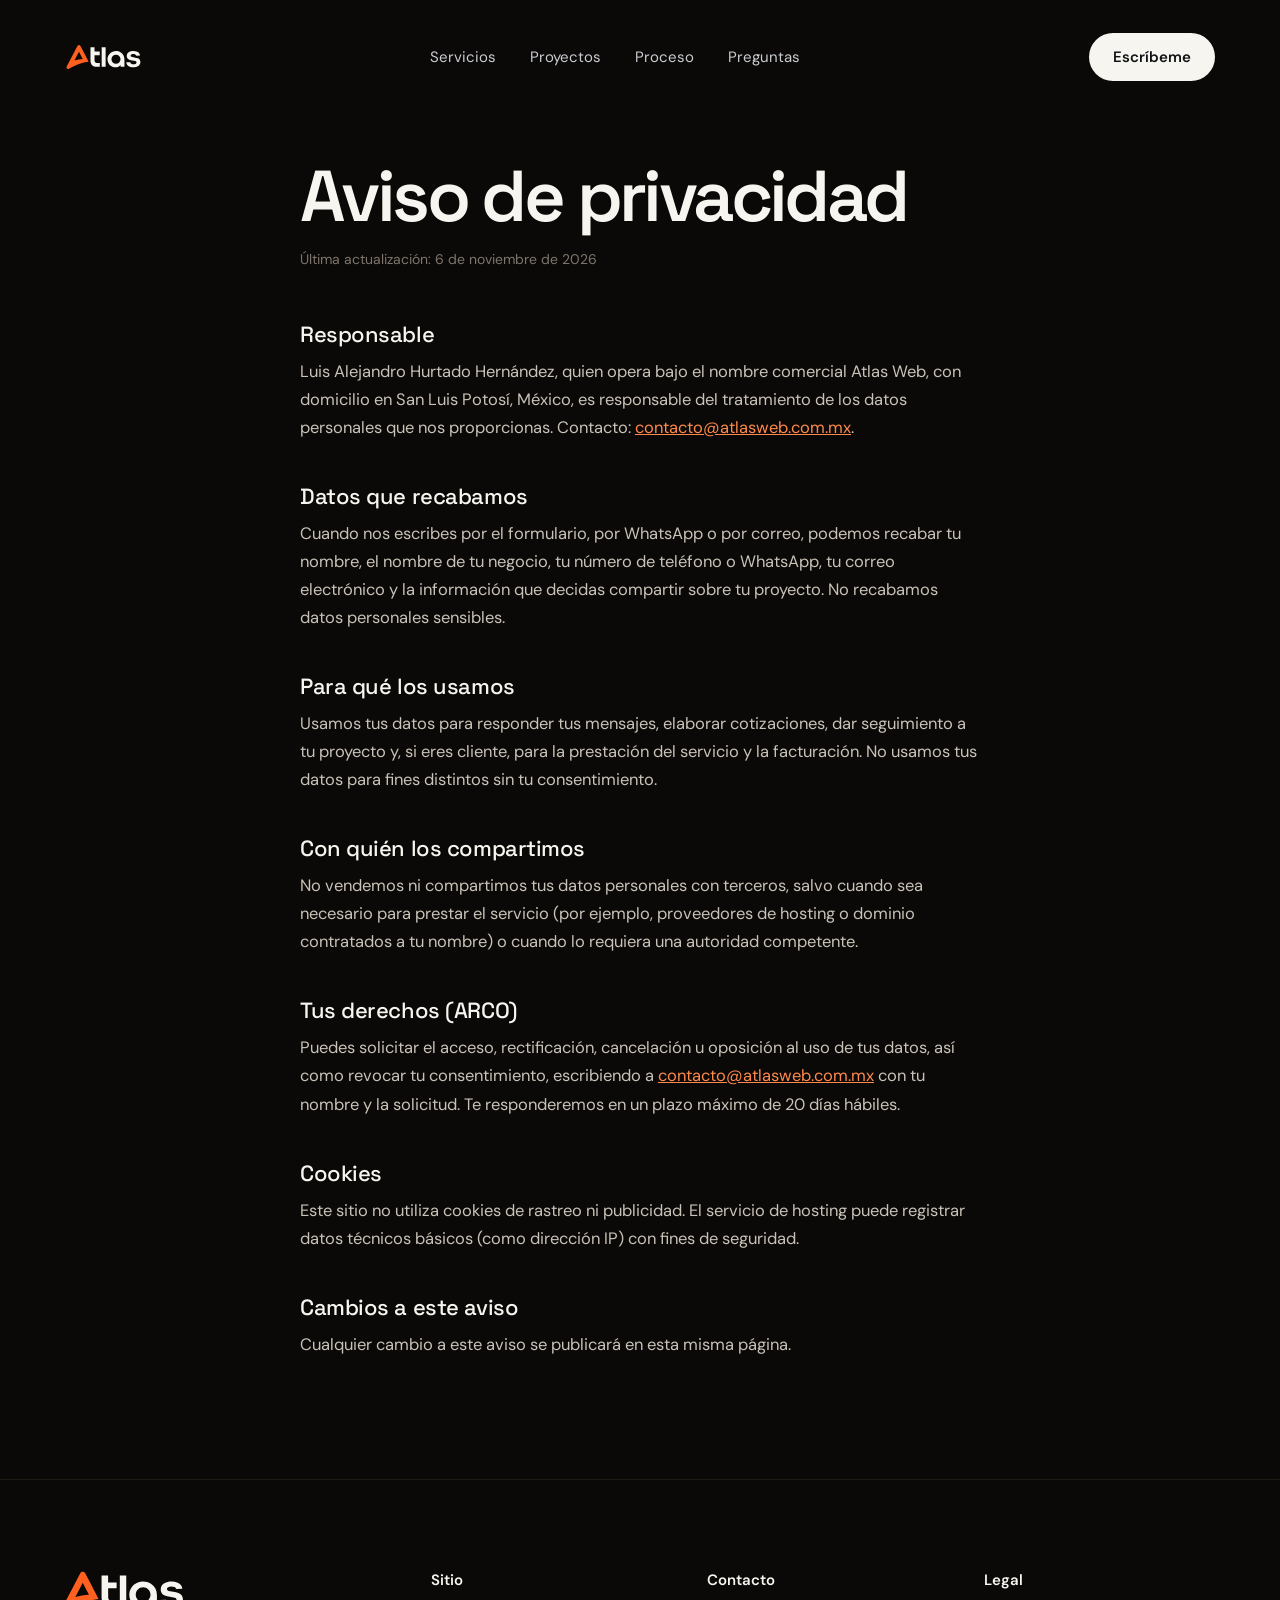
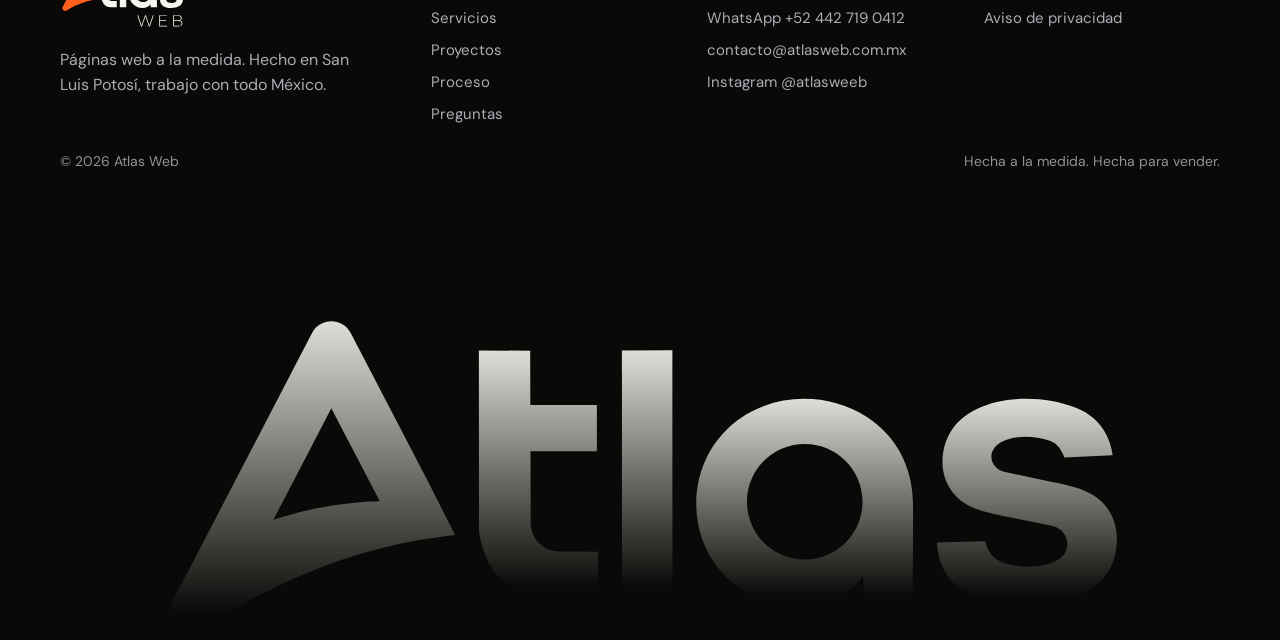
==== commit 8433ea62: "Logo nuevo en menú, footer, favicon y previews Co-Authored-By: Claude Opus 5.5 <noreply@anthropic.co" ====
--- a/privacidad.html
+++ b/privacidad.html
@@ -6,10 +6,24 @@
 <title>Aviso de privacidad | Atlas Web</title>
 <meta name="description" content="Aviso de privacidad de Atlas Web.">
 <meta name="theme-color" content="#0B0907">
-<meta property="og:title" content="Proyectos | Atlas Web">
-<meta property="og:description" content="Páginas web a la medida, rápidas y hechas para que tus visitas terminen en un mensaje de WhatsApp.">
+<meta property="og:title" content="Aviso de privacidad | Atlas Web">
+<meta property="og:description" content="Sitios diseñados y programados a la medida por Atlas Web.">
 <meta property="og:type" content="website">
+<link rel="canonical" href="https://atlasweb.com.mx/privacidad">
+<meta property="og:site_name" content="Atlas Web">
+<meta property="og:locale" content="es_MX">
+<meta property="og:url" content="https://atlasweb.com.mx/privacidad">
+<meta property="og:image" content="https://atlasweb.com.mx/og-home.jpg">
+<meta property="og:image:width" content="1200">
+<meta property="og:image:height" content="630">
+<meta property="og:image:alt" content="Proyectos | Atlas Web">
+<meta name="twitter:card" content="summary_large_image">
+<meta name="twitter:title" content="Aviso de privacidad | Atlas Web">
+<meta name="twitter:description" content="Sitios diseñados y programados a la medida por Atlas Web.">
+<meta name="twitter:image" content="https://atlasweb.com.mx/og-home.jpg">
 <link rel="icon" href="favicon.svg" type="image/svg+xml">
+<link rel="icon" href="favicon-32.png" sizes="32x32" type="image/png">
+<link rel="apple-touch-icon" href="apple-touch-icon.png">
 <link rel="preconnect" href="https://fonts.googleapis.com">
 <link rel="stylesheet" href="https://fonts.googleapis.com/css2?family=DM+Sans:opsz,wght@9..40,400;9..40,500;9..40,600&amp;family=Space+Grotesk:wght@400;500;600;700&amp;family=Instrument+Serif:ital@0;1&amp;display=swap">
 <link rel="stylesheet" href="styles.css">
@@ -26,7 +40,7 @@
 <div class="aw">
 <header class="navbar is-scrolled">
 <nav class="navin" aria-label="Principal">
-<a class="brand" href="/#inicio">Atlas Web</a>
+<a class="brand" href="/#inicio" aria-label="Atlas Web, inicio"><svg class="logo" viewBox="86 375 900 307" role="img" aria-label="Atlas Web"><path class="lA" d="M 197.2 570.6 L 250.7 467.7 L 295.5 553.4 C 261.9 554.4 230.5 559.6 197.2 570.6 M 320.3 497.3 L 313.6 484.5 L 268.6 398.2 C 261.1 383.7 240.4 383.7 232.9 398.2 L 106.1 641.9 C 96.6 660.1 117.1 679.1 134.5 668.4 C 154.3 656.2 174.3 644.9 195.5 634.7 C 249.2 607.7 305.7 591.1 365 584.6 L 341.3 537.7 Z M 320.3 497.3 "/><path d="M 434.8 573.4 C 434.8 588.1 446.7 599.8 460.7 599.9 L 497 600.2 L 497.1 644.3 L 448.5 644.6 C 422.3 642.4 400.5 625.8 392.1 601.1 C 389.6 593.9 387.1 585.6 387.1 577.6 L 387 414.2 L 434.4 414.5 L 434.5 464.7 L 496 464.7 L 496 507.4 L 434.7 507.4 Z M 434.8 573.4 "/><path d="M 565.7 414.1 L 565.8 644.8 L 519.2 644.8 L 519.1 414.2 Z M 565.7 414.1 "/><path d="M 741.4 554 C 741.4 524.5 717.5 500.6 688 500.6 C 658.5 500.6 634.6 524.5 634.6 554 C 634.6 583.5 658.5 607.4 688 607.4 C 717.5 607.4 741.4 583.5 741.4 554 M 742.8 644.6 L 741.7 622.3 C 728.1 641.3 708.7 648.9 686.6 650 C 633.7 652.6 590.2 613.5 587.9 560.4 C 586.1 518.2 610 480.7 649.8 465.7 C 681.1 454 716.6 457.6 744.7 475.3 C 773.6 493.6 788.1 523.7 788 557.3 L 787.8 644.3 Z M 742.8 644.6 "/><path d="M 952.3 634.7 C 925.5 652.5 880.1 654.1 849.6 644.1 C 826.2 636.5 810.9 616.8 810.1 591.7 L 854.7 590.5 C 856.6 600.4 862.8 607.3 872.2 610.7 C 895.7 617.8 931.1 613.9 930.5 592.5 C 930.3 585.3 925.1 578 916.9 576.3 L 881.9 569.2 C 869.2 566.6 856.4 564.4 844.7 559.9 C 823.1 551.4 812.4 531.4 815.8 508.6 C 823.4 458.2 893.7 449.6 938.5 467.2 C 957.4 474.6 969.7 490.4 972.4 511 L 927.8 513 C 925.2 506 921.3 500.1 914.4 497.7 C 890.8 489.7 860.4 494.7 860.4 512.8 C 860.4 518.6 865.6 524.9 872.1 526.3 L 905.5 533.4 C 919.9 536.5 934.3 538.6 947.5 544.2 C 965.2 551.9 975.4 567.1 976.2 585.9 C 977.1 605.8 969.3 623.4 952.3 634.7 "/></svg></a>
 <div class="navlinks">
 <a href="/#servicios">Servicios</a>
 <a href="/proyectos">Proyectos</a>
@@ -57,13 +71,13 @@
 <footer class="ft">
 <div class="wrap">
 <div class="ftg">
-<div><a class="brand" href="/#inicio">Atlas Web</a><p>Páginas web a la medida. Hecho en San Luis Potosí, trabajo con todo México.</p></div>
+<div><a class="brand full" href="/#inicio" aria-label="Atlas Web, inicio"><svg class="logo" viewBox="86 375 900 420" role="img" aria-label="Atlas Web"><path class="lA" d="M 197.2 570.6 L 250.7 467.7 L 295.5 553.4 C 261.9 554.4 230.5 559.6 197.2 570.6 M 320.3 497.3 L 313.6 484.5 L 268.6 398.2 C 261.1 383.7 240.4 383.7 232.9 398.2 L 106.1 641.9 C 96.6 660.1 117.1 679.1 134.5 668.4 C 154.3 656.2 174.3 644.9 195.5 634.7 C 249.2 607.7 305.7 591.1 365 584.6 L 341.3 537.7 Z M 320.3 497.3 "/><path d="M 434.8 573.4 C 434.8 588.1 446.7 599.8 460.7 599.9 L 497 600.2 L 497.1 644.3 L 448.5 644.6 C 422.3 642.4 400.5 625.8 392.1 601.1 C 389.6 593.9 387.1 585.6 387.1 577.6 L 387 414.2 L 434.4 414.5 L 434.5 464.7 L 496 464.7 L 496 507.4 L 434.7 507.4 Z M 434.8 573.4 "/><path d="M 565.7 414.1 L 565.8 644.8 L 519.2 644.8 L 519.1 414.2 Z M 565.7 414.1 "/><path d="M 741.4 554 C 741.4 524.5 717.5 500.6 688 500.6 C 658.5 500.6 634.6 524.5 634.6 554 C 634.6 583.5 658.5 607.4 688 607.4 C 717.5 607.4 741.4 583.5 741.4 554 M 742.8 644.6 L 741.7 622.3 C 728.1 641.3 708.7 648.9 686.6 650 C 633.7 652.6 590.2 613.5 587.9 560.4 C 586.1 518.2 610 480.7 649.8 465.7 C 681.1 454 716.6 457.6 744.7 475.3 C 773.6 493.6 788.1 523.7 788 557.3 L 787.8 644.3 Z M 742.8 644.6 "/><path d="M 952.3 634.7 C 925.5 652.5 880.1 654.1 849.6 644.1 C 826.2 636.5 810.9 616.8 810.1 591.7 L 854.7 590.5 C 856.6 600.4 862.8 607.3 872.2 610.7 C 895.7 617.8 931.1 613.9 930.5 592.5 C 930.3 585.3 925.1 578 916.9 576.3 L 881.9 569.2 C 869.2 566.6 856.4 564.4 844.7 559.9 C 823.1 551.4 812.4 531.4 815.8 508.6 C 823.4 458.2 893.7 449.6 938.5 467.2 C 957.4 474.6 969.7 490.4 972.4 511 L 927.8 513 C 925.2 506 921.3 500.1 914.4 497.7 C 890.8 489.7 860.4 494.7 860.4 512.8 C 860.4 518.6 865.6 524.9 872.1 526.3 L 905.5 533.4 C 919.9 536.5 934.3 538.6 947.5 544.2 C 965.2 551.9 975.4 567.1 976.2 585.9 C 977.1 605.8 969.3 623.4 952.3 634.7 "/><path d="M 673.3 783.3 L 645.6 701.8 L 651.9 701.8 L 678.2 779.7 L 675.1 779.7 L 702.2 701.8 L 707.9 701.8 L 734.8 779.7 L 731.8 779.7 L 758.4 701.8 L 764.2 701.8 L 736.6 783.3 L 730.3 783.3 L 704.2 707.9 L 705.7 707.9 L 679.6 783.3 Z M 673.3 783.3 "/><path d="M 809.8 739.3 L 854 739.3 L 854 744.5 L 809.8 744.5 Z M 804.6 783.3 L 804.6 701.8 L 859.1 701.8 L 859.1 707.1 L 810.5 707.1 L 810.5 777.9 L 860.9 777.9 L 860.9 783.3 Z M 804.6 783.3 "/><path d="M 911.8 778.2 L 942.2 778.2 C 950 778.2 956 776.8 960.1 774.2 C 964.2 771.5 966.3 767.2 966.3 761.3 C 966.3 755.5 964.2 751.2 960.1 748.5 C 956 745.8 950 744.5 942.2 744.5 L 911.1 744.5 L 911.1 739.4 L 939.6 739.4 C 946.7 739.4 952.2 738 956.1 735.3 C 959.9 732.6 961.9 728.5 961.9 723.1 C 961.9 717.7 959.9 713.7 956.1 711 C 952.2 708.2 946.7 706.9 939.6 706.9 L 911.8 706.9 Z M 905.8 783.3 L 905.8 701.8 L 939.9 701.8 C 948.6 701.8 955.5 703.5 960.5 707.1 C 965.4 710.7 967.9 715.8 967.9 722.6 C 967.9 727 966.9 730.8 964.8 733.8 C 962.7 736.8 959.8 739.1 956.1 740.6 C 952.4 742.1 948.3 742.9 943.7 742.9 L 945.8 740.5 C 951.4 740.5 956.2 741.4 960.1 743 C 964.1 744.6 967.1 747 969.2 750.1 C 971.2 753.2 972.2 757.1 972.2 761.7 C 972.2 768.6 969.8 773.9 964.8 777.6 C 959.8 781.4 952.3 783.3 942.2 783.3 Z M 905.8 783.3 "/></svg></a><p>Páginas web a la medida. Hecho en San Luis Potosí, trabajo con todo México.</p></div>
 <div class="ftc"><h4>Sitio</h4><a href="/#servicios">Servicios</a><a href="/proyectos">Proyectos</a><a href="/#proceso">Proceso</a><a href="/#preguntas">Preguntas</a></div>
 <div class="ftc"><h4>Contacto</h4><a href="https://wa.me/524427190412?text=Hola%20Alex%2C%20me%20interesa%20una%20p%C3%A1gina%20web" target="_blank" rel="noopener">WhatsApp +52 442 719 0412</a><a href="mailto:contacto@atlasweb.com.mx">contacto@atlasweb.com.mx</a><a href="https://instagram.com/atlasweeb" target="_blank" rel="noopener">Instagram @atlasweeb</a></div>
 <div class="ftc"><h4>Legal</h4><a href="/privacidad">Aviso de privacidad</a></div>
 </div>
 <div class="copy"><span>© 2026 Atlas Web</span><span>Hecha a la medida. Hecha para vender.</span></div>
-<div class="mark" aria-hidden="true">Atlas Web</div>
+<div class="mark" aria-hidden="true"><svg viewBox="86 375 900 307"><defs><linearGradient id="mkg" x1="0" y1="0" x2="0" y2="1"><stop offset="0" stop-color="#F7F5EF" stop-opacity=".9"/><stop offset=".95" stop-color="#F7F5EF" stop-opacity="0"/></linearGradient></defs><g fill="url(#mkg)"><path d="M 197.2 570.6 L 250.7 467.7 L 295.5 553.4 C 261.9 554.4 230.5 559.6 197.2 570.6 M 320.3 497.3 L 313.6 484.5 L 268.6 398.2 C 261.1 383.7 240.4 383.7 232.9 398.2 L 106.1 641.9 C 96.6 660.1 117.1 679.1 134.5 668.4 C 154.3 656.2 174.3 644.9 195.5 634.7 C 249.2 607.7 305.7 591.1 365 584.6 L 341.3 537.7 Z M 320.3 497.3 "/><path d="M 434.8 573.4 C 434.8 588.1 446.7 599.8 460.7 599.9 L 497 600.2 L 497.1 644.3 L 448.5 644.6 C 422.3 642.4 400.5 625.8 392.1 601.1 C 389.6 593.9 387.1 585.6 387.1 577.6 L 387 414.2 L 434.4 414.5 L 434.5 464.7 L 496 464.7 L 496 507.4 L 434.7 507.4 Z M 434.8 573.4 "/><path d="M 565.7 414.1 L 565.8 644.8 L 519.2 644.8 L 519.1 414.2 Z M 565.7 414.1 "/><path d="M 741.4 554 C 741.4 524.5 717.5 500.6 688 500.6 C 658.5 500.6 634.6 524.5 634.6 554 C 634.6 583.5 658.5 607.4 688 607.4 C 717.5 607.4 741.4 583.5 741.4 554 M 742.8 644.6 L 741.7 622.3 C 728.1 641.3 708.7 648.9 686.6 650 C 633.7 652.6 590.2 613.5 587.9 560.4 C 586.1 518.2 610 480.7 649.8 465.7 C 681.1 454 716.6 457.6 744.7 475.3 C 773.6 493.6 788.1 523.7 788 557.3 L 787.8 644.3 Z M 742.8 644.6 "/><path d="M 952.3 634.7 C 925.5 652.5 880.1 654.1 849.6 644.1 C 826.2 636.5 810.9 616.8 810.1 591.7 L 854.7 590.5 C 856.6 600.4 862.8 607.3 872.2 610.7 C 895.7 617.8 931.1 613.9 930.5 592.5 C 930.3 585.3 925.1 578 916.9 576.3 L 881.9 569.2 C 869.2 566.6 856.4 564.4 844.7 559.9 C 823.1 551.4 812.4 531.4 815.8 508.6 C 823.4 458.2 893.7 449.6 938.5 467.2 C 957.4 474.6 969.7 490.4 972.4 511 L 927.8 513 C 925.2 506 921.3 500.1 914.4 497.7 C 890.8 489.7 860.4 494.7 860.4 512.8 C 860.4 518.6 865.6 524.9 872.1 526.3 L 905.5 533.4 C 919.9 536.5 934.3 538.6 947.5 544.2 C 965.2 551.9 975.4 567.1 976.2 585.9 C 977.1 605.8 969.3 623.4 952.3 634.7 "/></g></svg></div>
 </div>
 </footer>
 </div>
--- a/styles.css
+++ b/styles.css
@@ -586,3 +586,12 @@
 @media (max-width:1080px){.rise,.rise2{top:110px}.haze{top:60px}}
 @media (max-width:600px){.rise,.rise2{top:10px}.haze{top:-20px}.hero .sky-shade{background:linear-gradient(180deg,rgba(7,6,5,.85) 0%,rgba(7,6,5,0) 22%,rgba(7,6,5,0) 40%,rgba(7,6,5,.5) 100%)}.hero-body{padding-top:118px;padding-bottom:28px;justify-content:flex-start}.hero,.hero--low{min-height:0}.h1{font-size:40px;line-height:1.02}.hero-sub{font-size:16px;margin-top:18px;line-height:1.5}.hero-cta{margin-top:24px;gap:16px}.trust{padding-top:8px}}
 .fqa[hidden]{display:none}
+
+/* logo */
+.brand{display:inline-flex;align-items:center;line-height:0}
+.brand .logo{height:26px;width:auto;display:block;fill:#F7F5EF;transition:height .5s ease}
+.brand .logo .lA{fill:#FF5F1F}
+.navbar.is-scrolled .brand .logo{height:21px}
+.brand.full .logo{height:58px}
+.mark svg{display:block;width:min(1080px,84%);height:auto;margin:0 auto 0}
+.mark{font-size:0!important;line-height:0!important;margin-bottom:-1.5%!important;background:none!important}
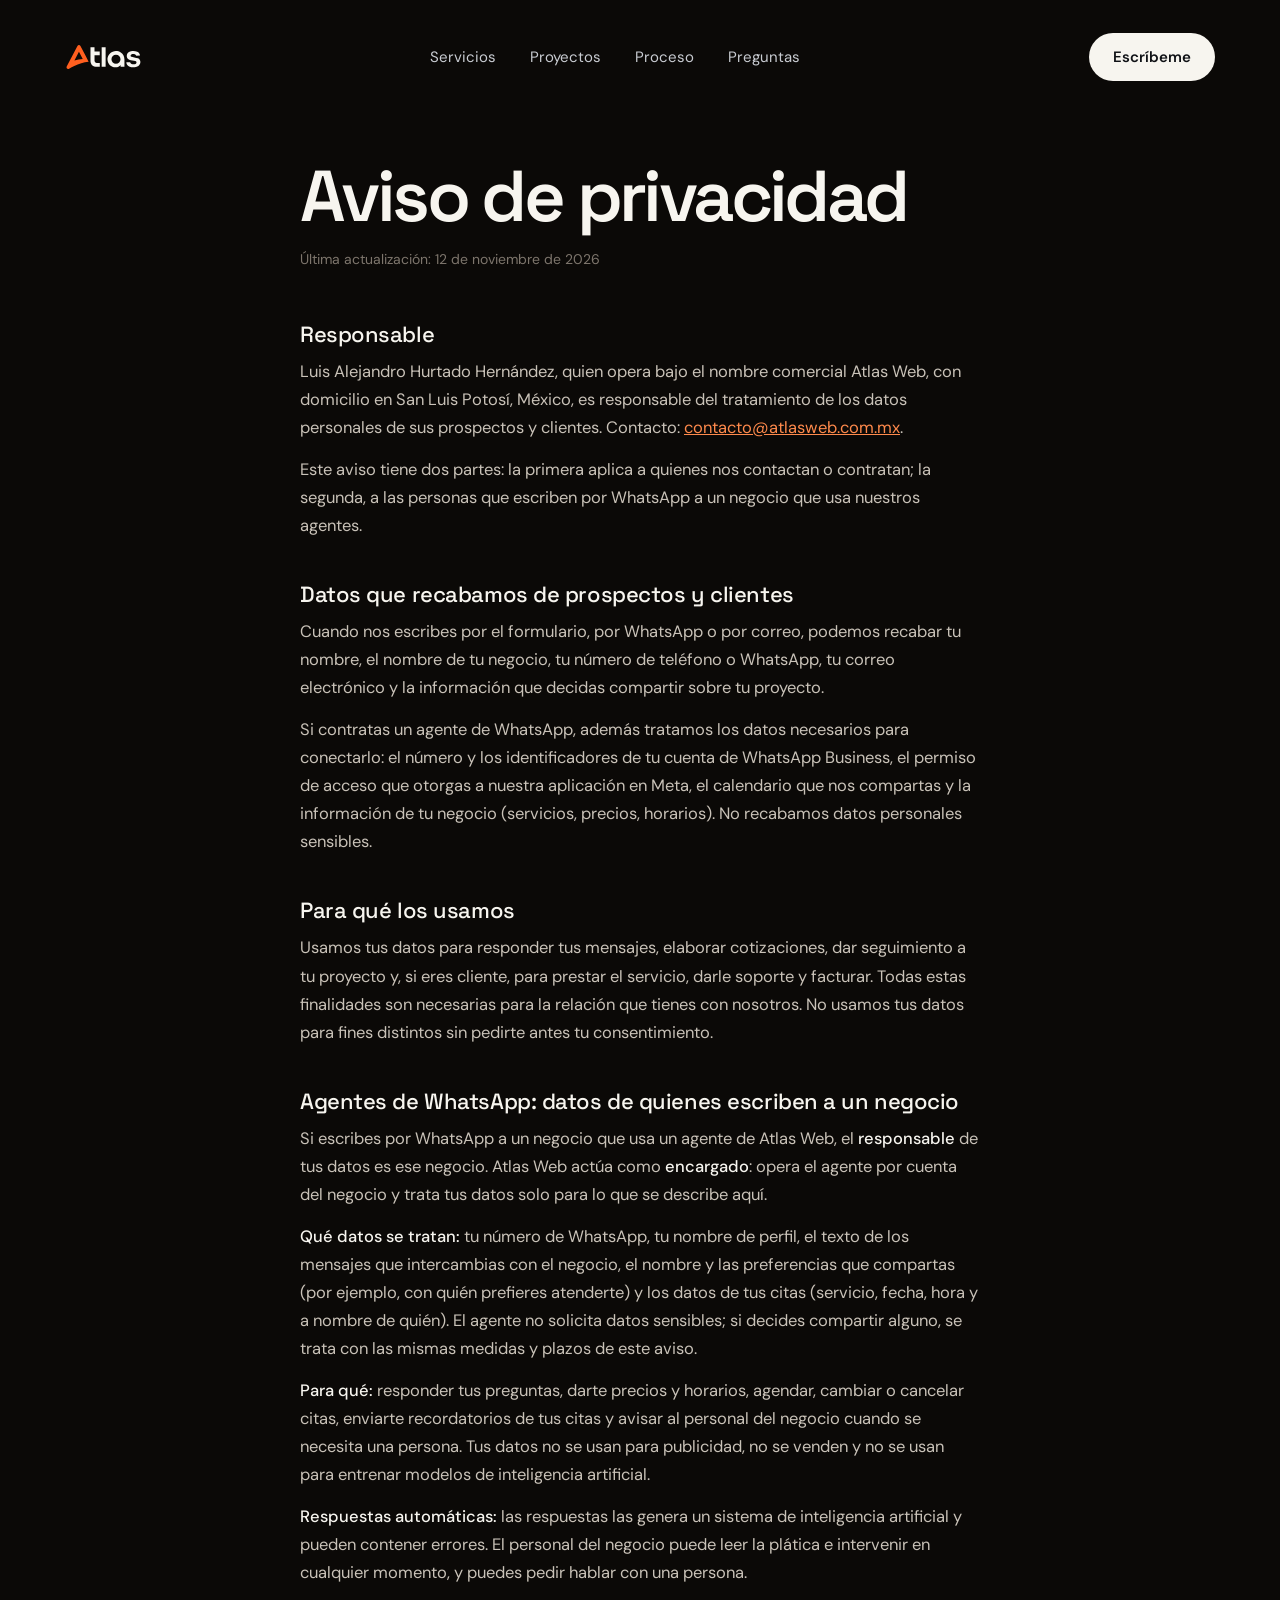
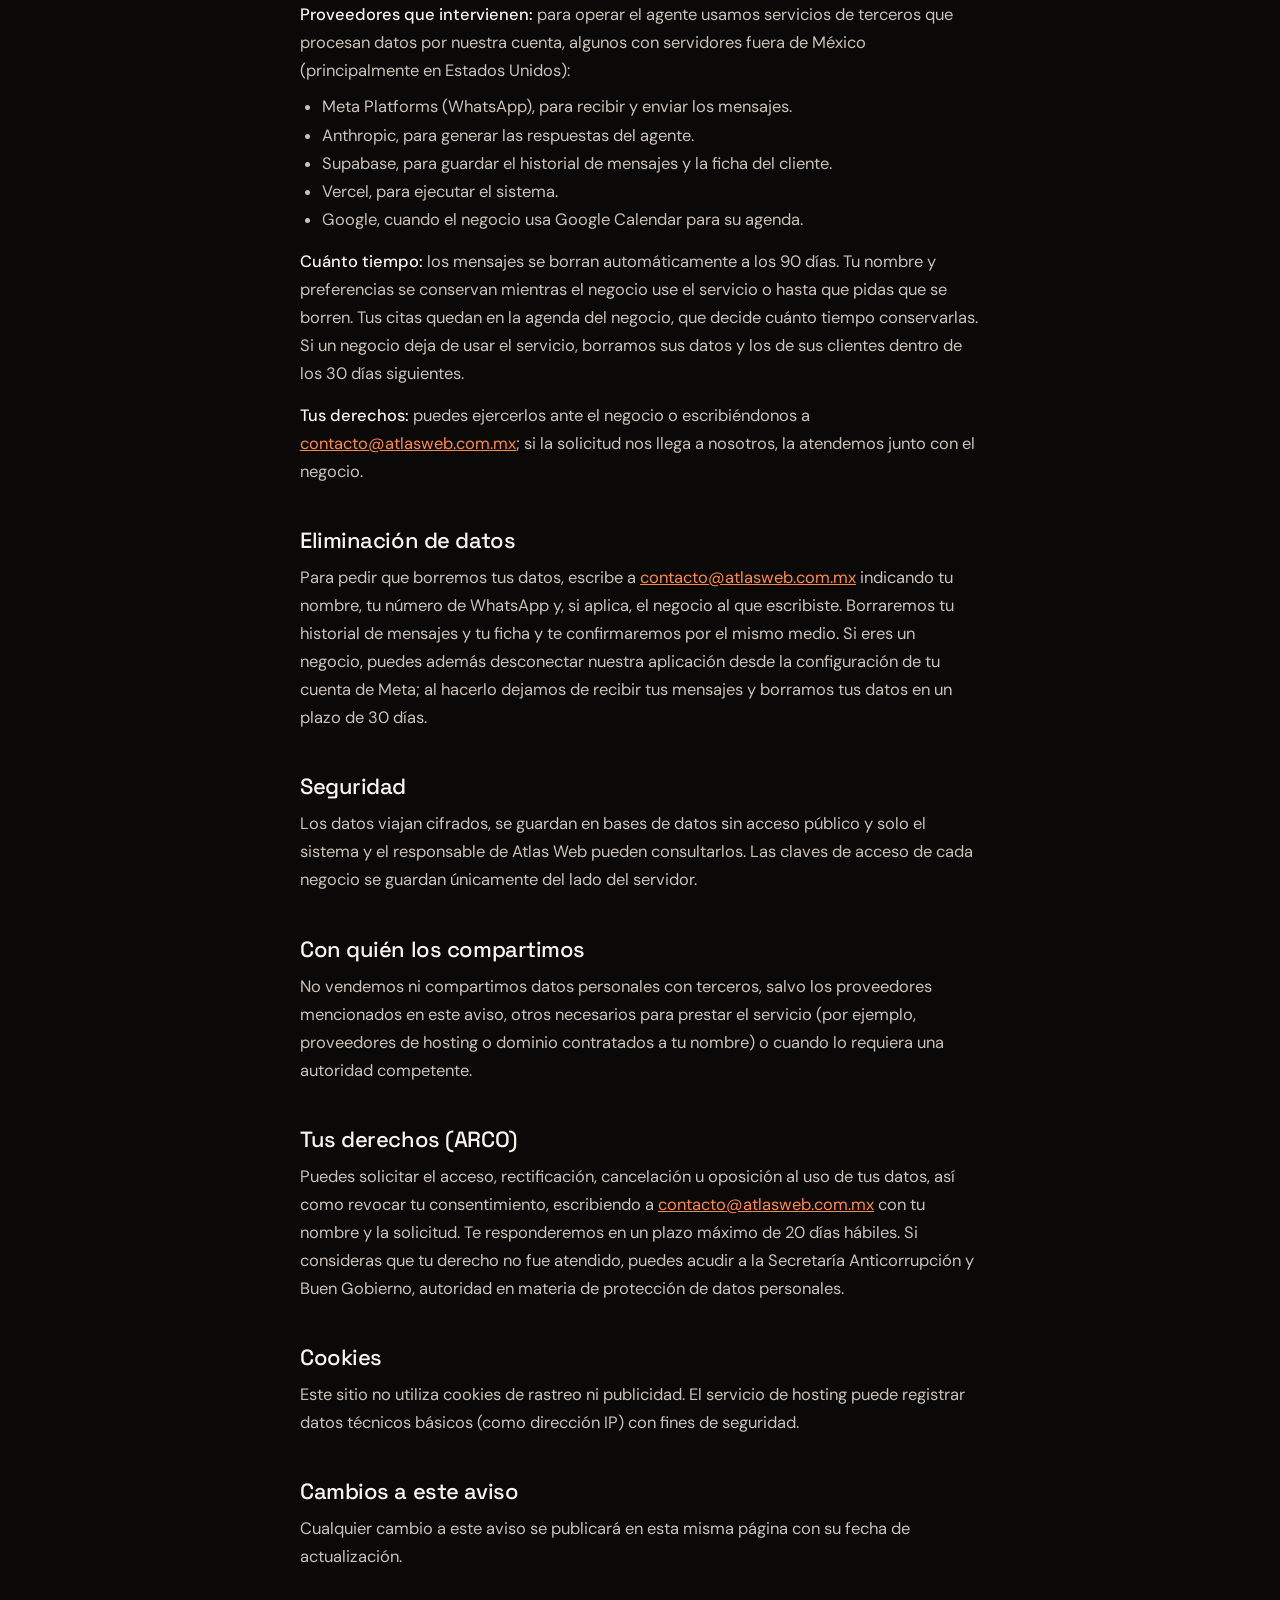
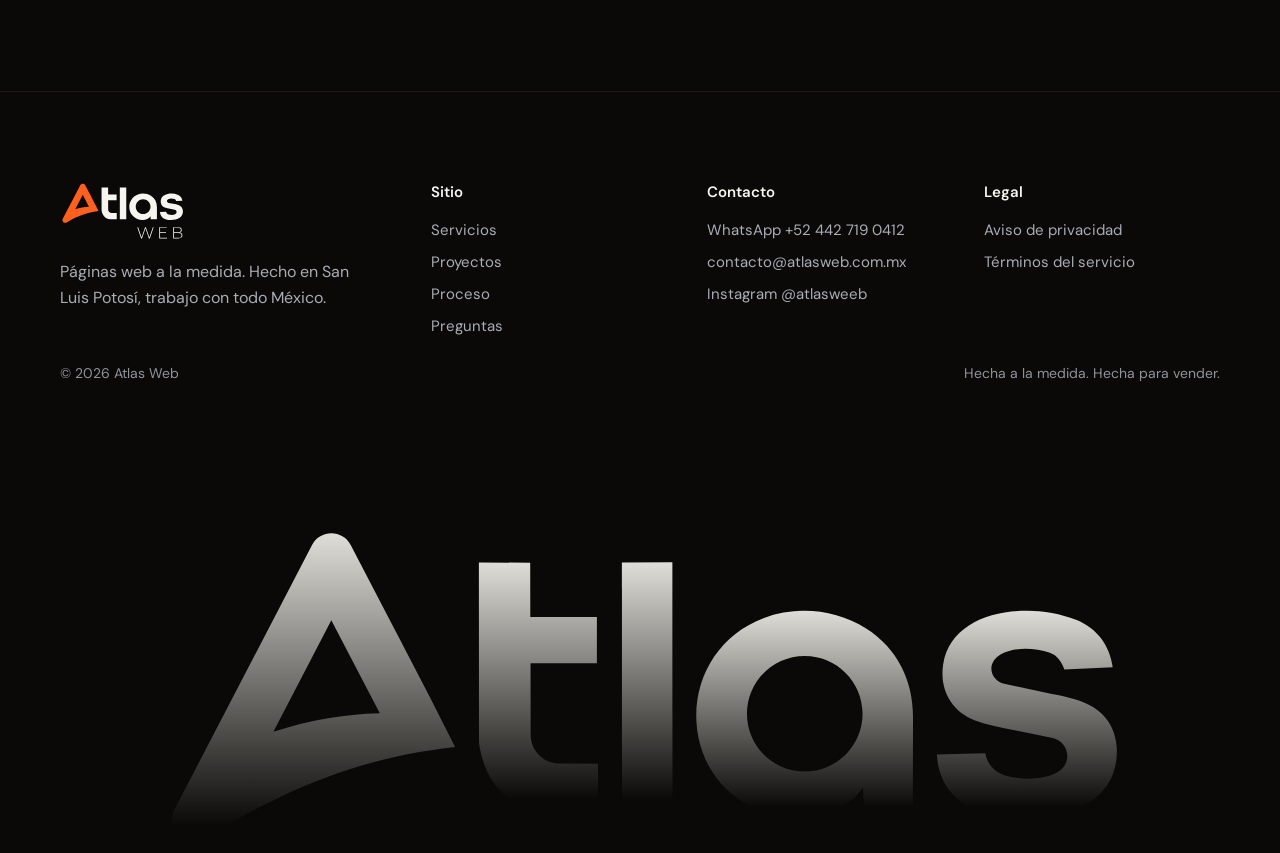
==== commit fbd340d9: "Aviso de privacidad para agentes de WhatsApp, eliminación de datos y términos del servicio Co-Author" ====
--- a/privacidad.html
+++ b/privacidad.html
@@ -4,7 +4,7 @@
 <meta charset="utf-8">
 <meta name="viewport" content="width=device-width, initial-scale=1">
 <title>Aviso de privacidad | Atlas Web</title>
-<meta name="description" content="Aviso de privacidad de Atlas Web.">
+<meta name="description" content="Aviso de privacidad de Atlas Web, incluido el servicio de agentes de WhatsApp.">
 <meta name="theme-color" content="#0B0907">
 <meta property="og:title" content="Aviso de privacidad | Atlas Web">
 <meta property="og:description" content="Sitios diseñados y programados a la medida por Atlas Web.">
@@ -35,6 +35,9 @@
 .legal h2{font-family:'Space Grotesk',sans-serif;font-weight:500;font-size:22px;letter-spacing:-.02em;margin:40px 0 10px}
 .legal p{color:#C9C2B8;font-size:16.5px;line-height:1.7;margin:0}
 .legal a{color:#FF8A4C}
+.legal ul{color:#C9C2B8;font-size:16.5px;line-height:1.7;margin:8px 0 0;padding-left:22px}
+.legal p+p,.legal ul+p{margin-top:14px}
+.legal strong{color:#F7F5EF;font-weight:500}
 </style></head>
 <body>
 <div class="aw">
@@ -52,21 +55,36 @@
 </header>
 <main class="wrap legal">
 <h1>Aviso de privacidad</h1>
-<p class="upd">Última actualización: 6 de noviembre de 2026</p>
+<p class="upd">Última actualización: 12 de noviembre de 2026</p>
 <h2>Responsable</h2>
-<p>Luis Alejandro Hurtado Hernández, quien opera bajo el nombre comercial Atlas Web, con domicilio en San Luis Potosí, México, es responsable del tratamiento de los datos personales que nos proporcionas. Contacto: <a href="mailto:contacto@atlasweb.com.mx">contacto@atlasweb.com.mx</a>.</p>
-<h2>Datos que recabamos</h2>
-<p>Cuando nos escribes por el formulario, por WhatsApp o por correo, podemos recabar tu nombre, el nombre de tu negocio, tu número de teléfono o WhatsApp, tu correo electrónico y la información que decidas compartir sobre tu proyecto. No recabamos datos personales sensibles.</p>
+<p>Luis Alejandro Hurtado Hernández, quien opera bajo el nombre comercial Atlas Web, con domicilio en San Luis Potosí, México, es responsable del tratamiento de los datos personales de sus prospectos y clientes. Contacto: <a href="mailto:contacto@atlasweb.com.mx">contacto@atlasweb.com.mx</a>.</p>
+<p>Este aviso tiene dos partes: la primera aplica a quienes nos contactan o contratan; la segunda, a las personas que escriben por WhatsApp a un negocio que usa nuestros agentes.</p>
+<h2>Datos que recabamos de prospectos y clientes</h2>
+<p>Cuando nos escribes por el formulario, por WhatsApp o por correo, podemos recabar tu nombre, el nombre de tu negocio, tu número de teléfono o WhatsApp, tu correo electrónico y la información que decidas compartir sobre tu proyecto.</p>
+<p>Si contratas un agente de WhatsApp, además tratamos los datos necesarios para conectarlo: el número y los identificadores de tu cuenta de WhatsApp Business, el permiso de acceso que otorgas a nuestra aplicación en Meta, el calendario que nos compartas y la información de tu negocio (servicios, precios, horarios). No recabamos datos personales sensibles.</p>
 <h2>Para qué los usamos</h2>
-<p>Usamos tus datos para responder tus mensajes, elaborar cotizaciones, dar seguimiento a tu proyecto y, si eres cliente, para la prestación del servicio y la facturación. No usamos tus datos para fines distintos sin tu consentimiento.</p>
+<p>Usamos tus datos para responder tus mensajes, elaborar cotizaciones, dar seguimiento a tu proyecto y, si eres cliente, para prestar el servicio, darle soporte y facturar. Todas estas finalidades son necesarias para la relación que tienes con nosotros. No usamos tus datos para fines distintos sin pedirte antes tu consentimiento.</p>
+<h2 id="agentes">Agentes de WhatsApp: datos de quienes escriben a un negocio</h2>
+<p>Si escribes por WhatsApp a un negocio que usa un agente de Atlas Web, el <strong>responsable</strong> de tus datos es ese negocio. Atlas Web actúa como <strong>encargado</strong>: opera el agente por cuenta del negocio y trata tus datos solo para lo que se describe aquí.</p>
+<p><strong>Qué datos se tratan:</strong> tu número de WhatsApp, tu nombre de perfil, el texto de los mensajes que intercambias con el negocio, el nombre y las preferencias que compartas (por ejemplo, con quién prefieres atenderte) y los datos de tus citas (servicio, fecha, hora y a nombre de quién). El agente no solicita datos sensibles; si decides compartir alguno, se trata con las mismas medidas y plazos de este aviso.</p>
+<p><strong>Para qué:</strong> responder tus preguntas, darte precios y horarios, agendar, cambiar o cancelar citas, enviarte recordatorios de tus citas y avisar al personal del negocio cuando se necesita una persona. Tus datos no se usan para publicidad, no se venden y no se usan para entrenar modelos de inteligencia artificial.</p>
+<p><strong>Respuestas automáticas:</strong> las respuestas las genera un sistema de inteligencia artificial y pueden contener errores. El personal del negocio puede leer la plática e intervenir en cualquier momento, y puedes pedir hablar con una persona.</p>
+<p><strong>Proveedores que intervienen:</strong> para operar el agente usamos servicios de terceros que procesan datos por nuestra cuenta, algunos con servidores fuera de México (principalmente en Estados Unidos):</p>
+<ul><li>Meta Platforms (WhatsApp), para recibir y enviar los mensajes.</li><li>Anthropic, para generar las respuestas del agente.</li><li>Supabase, para guardar el historial de mensajes y la ficha del cliente.</li><li>Vercel, para ejecutar el sistema.</li><li>Google, cuando el negocio usa Google Calendar para su agenda.</li></ul>
+<p><strong>Cuánto tiempo:</strong> los mensajes se borran automáticamente a los 90 días. Tu nombre y preferencias se conservan mientras el negocio use el servicio o hasta que pidas que se borren. Tus citas quedan en la agenda del negocio, que decide cuánto tiempo conservarlas. Si un negocio deja de usar el servicio, borramos sus datos y los de sus clientes dentro de los 30 días siguientes.</p>
+<p><strong>Tus derechos:</strong> puedes ejercerlos ante el negocio o escribiéndonos a <a href="mailto:contacto@atlasweb.com.mx">contacto@atlasweb.com.mx</a>; si la solicitud nos llega a nosotros, la atendemos junto con el negocio.</p>
+<h2 id="eliminacion">Eliminación de datos</h2>
+<p>Para pedir que borremos tus datos, escribe a <a href="mailto:contacto@atlasweb.com.mx">contacto@atlasweb.com.mx</a> indicando tu nombre, tu número de WhatsApp y, si aplica, el negocio al que escribiste. Borraremos tu historial de mensajes y tu ficha y te confirmaremos por el mismo medio. Si eres un negocio, puedes además desconectar nuestra aplicación desde la configuración de tu cuenta de Meta; al hacerlo dejamos de recibir tus mensajes y borramos tus datos en un plazo de 30 días.</p>
+<h2>Seguridad</h2>
+<p>Los datos viajan cifrados, se guardan en bases de datos sin acceso público y solo el sistema y el responsable de Atlas Web pueden consultarlos. Las claves de acceso de cada negocio se guardan únicamente del lado del servidor.</p>
 <h2>Con quién los compartimos</h2>
-<p>No vendemos ni compartimos tus datos personales con terceros, salvo cuando sea necesario para prestar el servicio (por ejemplo, proveedores de hosting o dominio contratados a tu nombre) o cuando lo requiera una autoridad competente.</p>
+<p>No vendemos ni compartimos datos personales con terceros, salvo los proveedores mencionados en este aviso, otros necesarios para prestar el servicio (por ejemplo, proveedores de hosting o dominio contratados a tu nombre) o cuando lo requiera una autoridad competente.</p>
 <h2>Tus derechos (ARCO)</h2>
-<p>Puedes solicitar el acceso, rectificación, cancelación u oposición al uso de tus datos, así como revocar tu consentimiento, escribiendo a <a href="mailto:contacto@atlasweb.com.mx">contacto@atlasweb.com.mx</a> con tu nombre y la solicitud. Te responderemos en un plazo máximo de 20 días hábiles.</p>
+<p>Puedes solicitar el acceso, rectificación, cancelación u oposición al uso de tus datos, así como revocar tu consentimiento, escribiendo a <a href="mailto:contacto@atlasweb.com.mx">contacto@atlasweb.com.mx</a> con tu nombre y la solicitud. Te responderemos en un plazo máximo de 20 días hábiles. Si consideras que tu derecho no fue atendido, puedes acudir a la Secretaría Anticorrupción y Buen Gobierno, autoridad en materia de protección de datos personales.</p>
 <h2>Cookies</h2>
 <p>Este sitio no utiliza cookies de rastreo ni publicidad. El servicio de hosting puede registrar datos técnicos básicos (como dirección IP) con fines de seguridad.</p>
 <h2>Cambios a este aviso</h2>
-<p>Cualquier cambio a este aviso se publicará en esta misma página.</p>
+<p>Cualquier cambio a este aviso se publicará en esta misma página con su fecha de actualización.</p>
 </main>
 <footer class="ft">
 <div class="wrap">
@@ -74,7 +92,7 @@
 <div><a class="brand full" href="/#inicio" aria-label="Atlas Web, inicio"><svg class="logo" viewBox="86 375 900 420" role="img" aria-label="Atlas Web"><path class="lA" d="M 197.2 570.6 L 250.7 467.7 L 295.5 553.4 C 261.9 554.4 230.5 559.6 197.2 570.6 M 320.3 497.3 L 313.6 484.5 L 268.6 398.2 C 261.1 383.7 240.4 383.7 232.9 398.2 L 106.1 641.9 C 96.6 660.1 117.1 679.1 134.5 668.4 C 154.3 656.2 174.3 644.9 195.5 634.7 C 249.2 607.7 305.7 591.1 365 584.6 L 341.3 537.7 Z M 320.3 497.3 "/><path d="M 434.8 573.4 C 434.8 588.1 446.7 599.8 460.7 599.9 L 497 600.2 L 497.1 644.3 L 448.5 644.6 C 422.3 642.4 400.5 625.8 392.1 601.1 C 389.6 593.9 387.1 585.6 387.1 577.6 L 387 414.2 L 434.4 414.5 L 434.5 464.7 L 496 464.7 L 496 507.4 L 434.7 507.4 Z M 434.8 573.4 "/><path d="M 565.7 414.1 L 565.8 644.8 L 519.2 644.8 L 519.1 414.2 Z M 565.7 414.1 "/><path d="M 741.4 554 C 741.4 524.5 717.5 500.6 688 500.6 C 658.5 500.6 634.6 524.5 634.6 554 C 634.6 583.5 658.5 607.4 688 607.4 C 717.5 607.4 741.4 583.5 741.4 554 M 742.8 644.6 L 741.7 622.3 C 728.1 641.3 708.7 648.9 686.6 650 C 633.7 652.6 590.2 613.5 587.9 560.4 C 586.1 518.2 610 480.7 649.8 465.7 C 681.1 454 716.6 457.6 744.7 475.3 C 773.6 493.6 788.1 523.7 788 557.3 L 787.8 644.3 Z M 742.8 644.6 "/><path d="M 952.3 634.7 C 925.5 652.5 880.1 654.1 849.6 644.1 C 826.2 636.5 810.9 616.8 810.1 591.7 L 854.7 590.5 C 856.6 600.4 862.8 607.3 872.2 610.7 C 895.7 617.8 931.1 613.9 930.5 592.5 C 930.3 585.3 925.1 578 916.9 576.3 L 881.9 569.2 C 869.2 566.6 856.4 564.4 844.7 559.9 C 823.1 551.4 812.4 531.4 815.8 508.6 C 823.4 458.2 893.7 449.6 938.5 467.2 C 957.4 474.6 969.7 490.4 972.4 511 L 927.8 513 C 925.2 506 921.3 500.1 914.4 497.7 C 890.8 489.7 860.4 494.7 860.4 512.8 C 860.4 518.6 865.6 524.9 872.1 526.3 L 905.5 533.4 C 919.9 536.5 934.3 538.6 947.5 544.2 C 965.2 551.9 975.4 567.1 976.2 585.9 C 977.1 605.8 969.3 623.4 952.3 634.7 "/><path d="M 673.3 783.3 L 645.6 701.8 L 651.9 701.8 L 678.2 779.7 L 675.1 779.7 L 702.2 701.8 L 707.9 701.8 L 734.8 779.7 L 731.8 779.7 L 758.4 701.8 L 764.2 701.8 L 736.6 783.3 L 730.3 783.3 L 704.2 707.9 L 705.7 707.9 L 679.6 783.3 Z M 673.3 783.3 "/><path d="M 809.8 739.3 L 854 739.3 L 854 744.5 L 809.8 744.5 Z M 804.6 783.3 L 804.6 701.8 L 859.1 701.8 L 859.1 707.1 L 810.5 707.1 L 810.5 777.9 L 860.9 777.9 L 860.9 783.3 Z M 804.6 783.3 "/><path d="M 911.8 778.2 L 942.2 778.2 C 950 778.2 956 776.8 960.1 774.2 C 964.2 771.5 966.3 767.2 966.3 761.3 C 966.3 755.5 964.2 751.2 960.1 748.5 C 956 745.8 950 744.5 942.2 744.5 L 911.1 744.5 L 911.1 739.4 L 939.6 739.4 C 946.7 739.4 952.2 738 956.1 735.3 C 959.9 732.6 961.9 728.5 961.9 723.1 C 961.9 717.7 959.9 713.7 956.1 711 C 952.2 708.2 946.7 706.9 939.6 706.9 L 911.8 706.9 Z M 905.8 783.3 L 905.8 701.8 L 939.9 701.8 C 948.6 701.8 955.5 703.5 960.5 707.1 C 965.4 710.7 967.9 715.8 967.9 722.6 C 967.9 727 966.9 730.8 964.8 733.8 C 962.7 736.8 959.8 739.1 956.1 740.6 C 952.4 742.1 948.3 742.9 943.7 742.9 L 945.8 740.5 C 951.4 740.5 956.2 741.4 960.1 743 C 964.1 744.6 967.1 747 969.2 750.1 C 971.2 753.2 972.2 757.1 972.2 761.7 C 972.2 768.6 969.8 773.9 964.8 777.6 C 959.8 781.4 952.3 783.3 942.2 783.3 Z M 905.8 783.3 "/></svg></a><p>Páginas web a la medida. Hecho en San Luis Potosí, trabajo con todo México.</p></div>
 <div class="ftc"><h4>Sitio</h4><a href="/#servicios">Servicios</a><a href="/proyectos">Proyectos</a><a href="/#proceso">Proceso</a><a href="/#preguntas">Preguntas</a></div>
 <div class="ftc"><h4>Contacto</h4><a href="https://wa.me/524427190412?text=Hola%20Alex%2C%20me%20interesa%20una%20p%C3%A1gina%20web" target="_blank" rel="noopener">WhatsApp +52 442 719 0412</a><a href="mailto:contacto@atlasweb.com.mx">contacto@atlasweb.com.mx</a><a href="https://instagram.com/atlasweeb" target="_blank" rel="noopener">Instagram @atlasweeb</a></div>
-<div class="ftc"><h4>Legal</h4><a href="/privacidad">Aviso de privacidad</a></div>
+<div class="ftc"><h4>Legal</h4><a href="/privacidad">Aviso de privacidad</a><a href="/terminos">Términos del servicio</a></div>
 </div>
 <div class="copy"><span>© 2026 Atlas Web</span><span>Hecha a la medida. Hecha para vender.</span></div>
 <div class="mark" aria-hidden="true"><svg viewBox="86 375 900 307"><defs><linearGradient id="mkg" x1="0" y1="0" x2="0" y2="1"><stop offset="0" stop-color="#F7F5EF" stop-opacity=".9"/><stop offset=".95" stop-color="#F7F5EF" stop-opacity="0"/></linearGradient></defs><g fill="url(#mkg)"><path d="M 197.2 570.6 L 250.7 467.7 L 295.5 553.4 C 261.9 554.4 230.5 559.6 197.2 570.6 M 320.3 497.3 L 313.6 484.5 L 268.6 398.2 C 261.1 383.7 240.4 383.7 232.9 398.2 L 106.1 641.9 C 96.6 660.1 117.1 679.1 134.5 668.4 C 154.3 656.2 174.3 644.9 195.5 634.7 C 249.2 607.7 305.7 591.1 365 584.6 L 341.3 537.7 Z M 320.3 497.3 "/><path d="M 434.8 573.4 C 434.8 588.1 446.7 599.8 460.7 599.9 L 497 600.2 L 497.1 644.3 L 448.5 644.6 C 422.3 642.4 400.5 625.8 392.1 601.1 C 389.6 593.9 387.1 585.6 387.1 577.6 L 387 414.2 L 434.4 414.5 L 434.5 464.7 L 496 464.7 L 496 507.4 L 434.7 507.4 Z M 434.8 573.4 "/><path d="M 565.7 414.1 L 565.8 644.8 L 519.2 644.8 L 519.1 414.2 Z M 565.7 414.1 "/><path d="M 741.4 554 C 741.4 524.5 717.5 500.6 688 500.6 C 658.5 500.6 634.6 524.5 634.6 554 C 634.6 583.5 658.5 607.4 688 607.4 C 717.5 607.4 741.4 583.5 741.4 554 M 742.8 644.6 L 741.7 622.3 C 728.1 641.3 708.7 648.9 686.6 650 C 633.7 652.6 590.2 613.5 587.9 560.4 C 586.1 518.2 610 480.7 649.8 465.7 C 681.1 454 716.6 457.6 744.7 475.3 C 773.6 493.6 788.1 523.7 788 557.3 L 787.8 644.3 Z M 742.8 644.6 "/><path d="M 952.3 634.7 C 925.5 652.5 880.1 654.1 849.6 644.1 C 826.2 636.5 810.9 616.8 810.1 591.7 L 854.7 590.5 C 856.6 600.4 862.8 607.3 872.2 610.7 C 895.7 617.8 931.1 613.9 930.5 592.5 C 930.3 585.3 925.1 578 916.9 576.3 L 881.9 569.2 C 869.2 566.6 856.4 564.4 844.7 559.9 C 823.1 551.4 812.4 531.4 815.8 508.6 C 823.4 458.2 893.7 449.6 938.5 467.2 C 957.4 474.6 969.7 490.4 972.4 511 L 927.8 513 C 925.2 506 921.3 500.1 914.4 497.7 C 890.8 489.7 860.4 494.7 860.4 512.8 C 860.4 518.6 865.6 524.9 872.1 526.3 L 905.5 533.4 C 919.9 536.5 934.3 538.6 947.5 544.2 C 965.2 551.9 975.4 567.1 976.2 585.9 C 977.1 605.8 969.3 623.4 952.3 634.7 "/></g></svg></div>
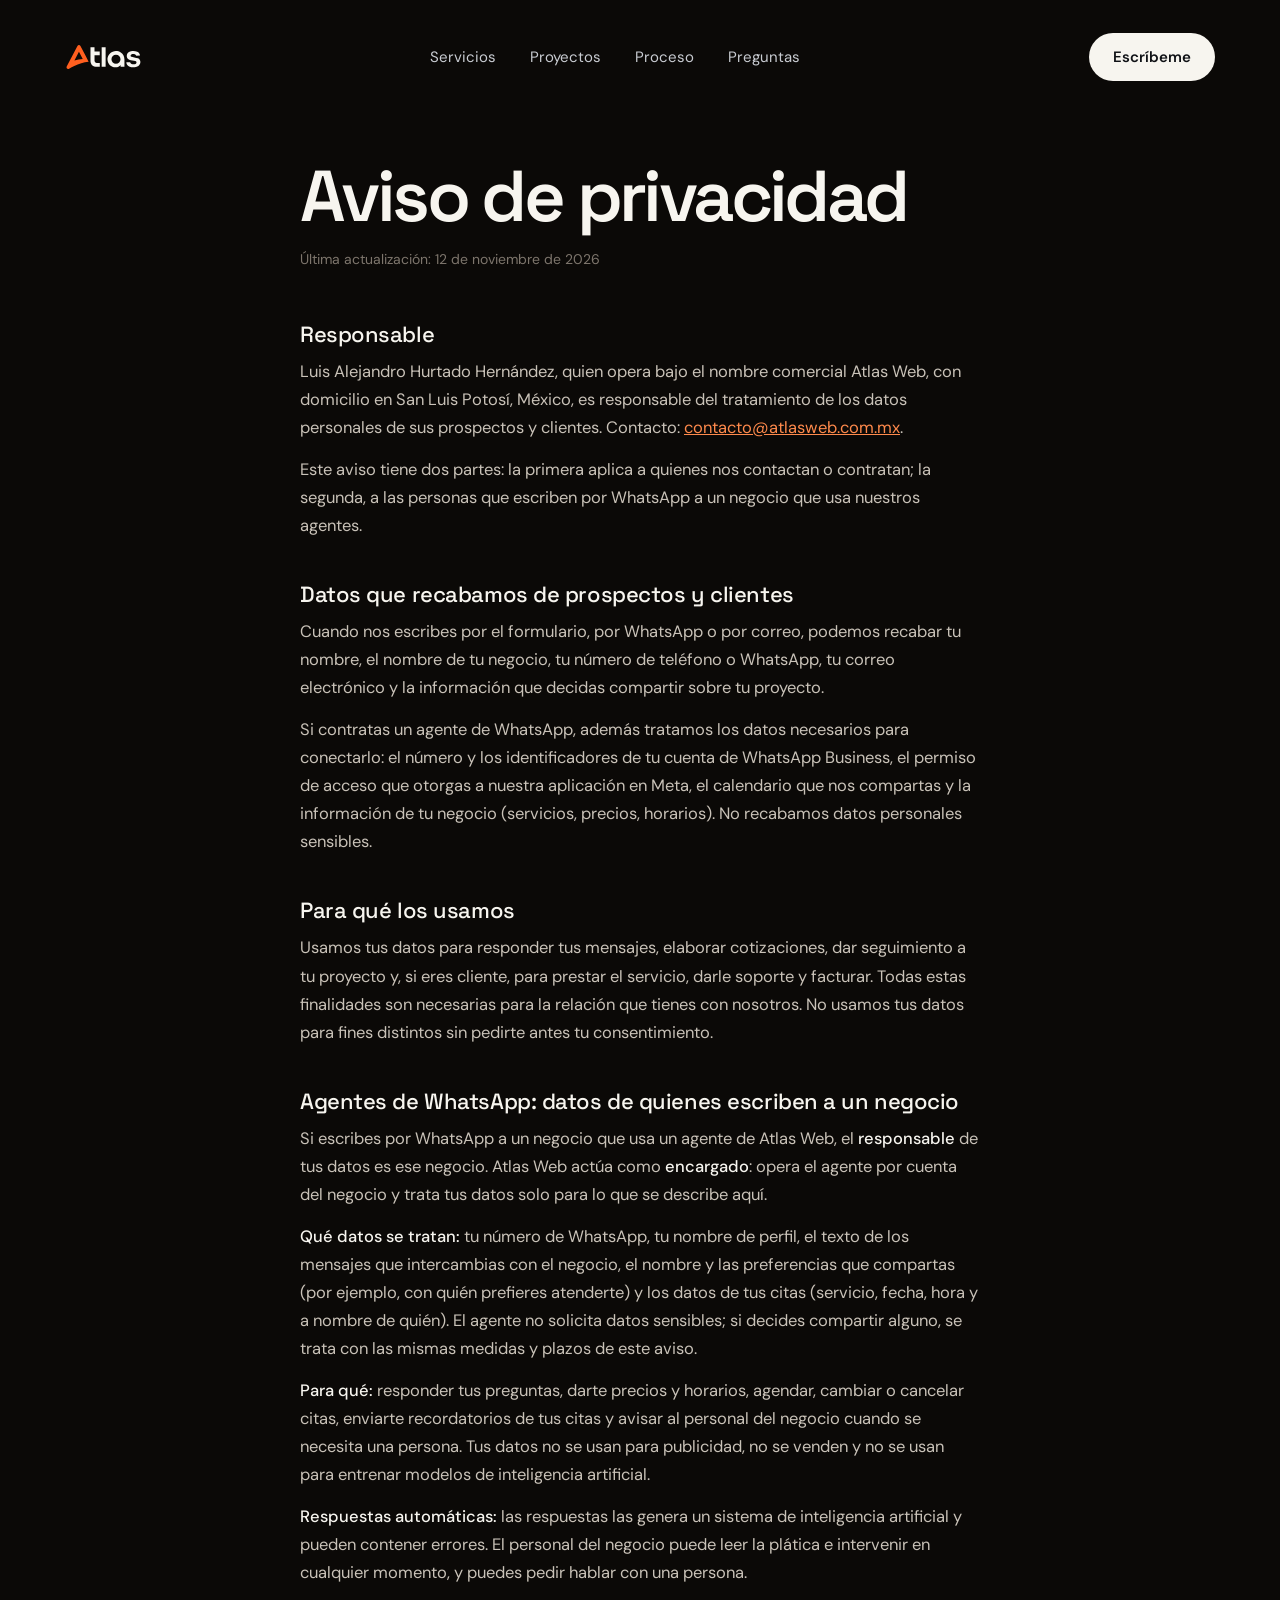
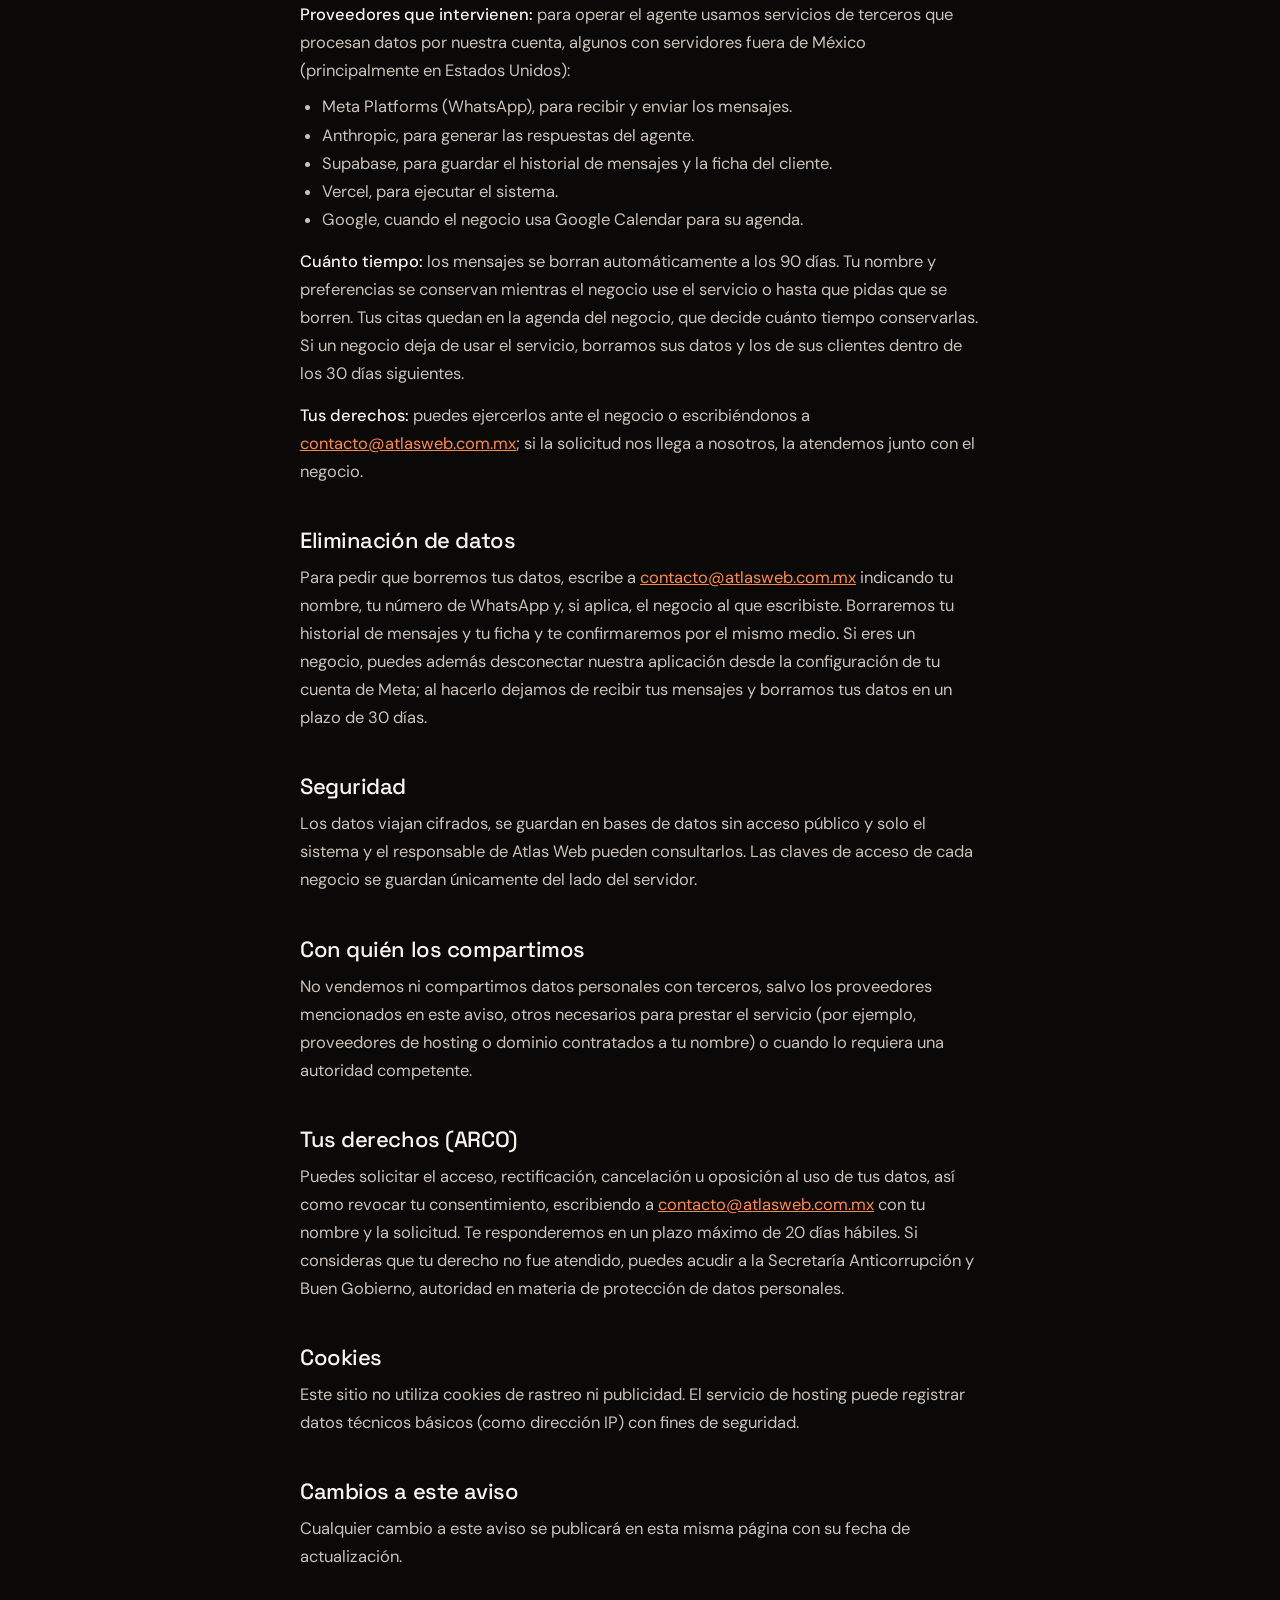
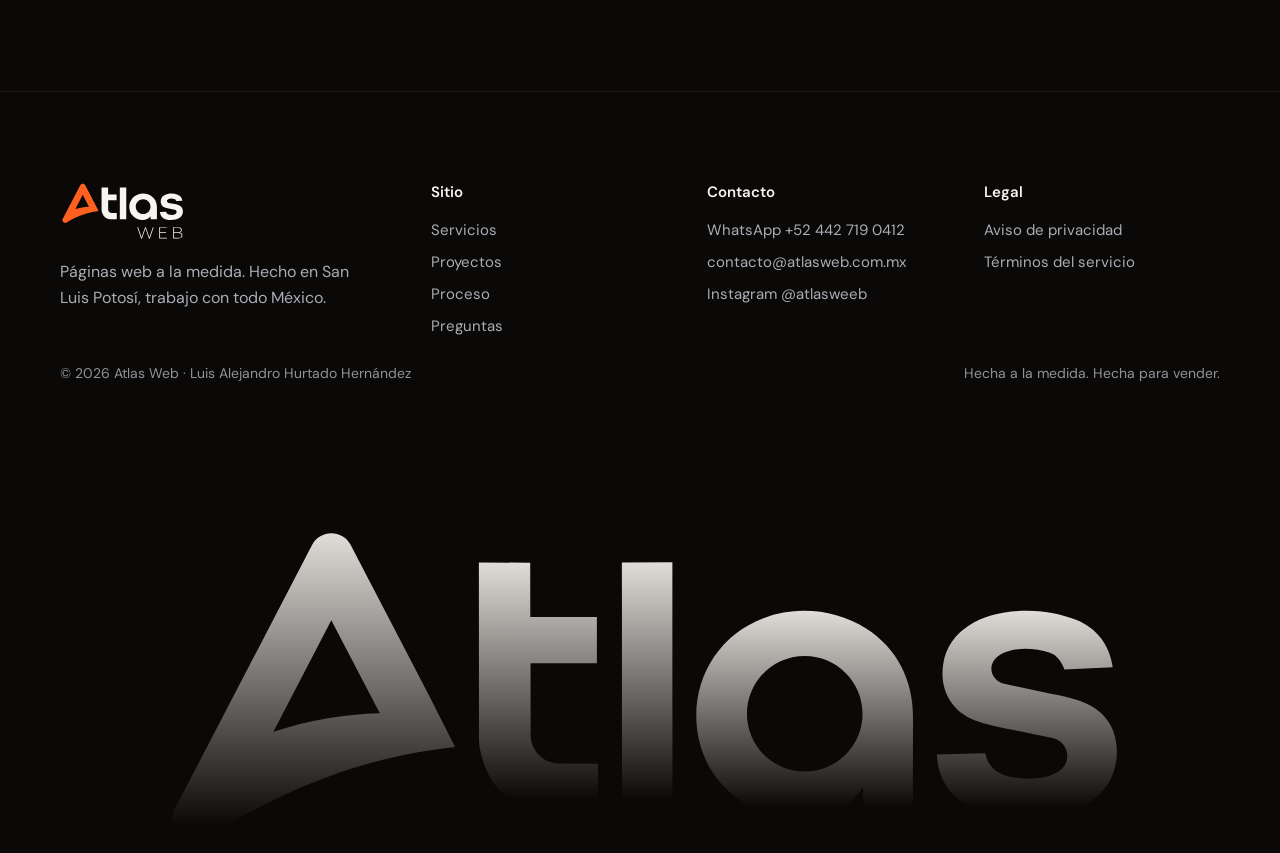
==== commit ba82044c: "Nombre legal en el pie de página (verificación de Meta) Co-Authored-By: Claude Opus 5.5 <noreply@ant" ====
--- a/privacidad.html
+++ b/privacidad.html
@@ -94,7 +94,7 @@
 <div class="ftc"><h4>Contacto</h4><a href="https://wa.me/524427190412?text=Hola%20Alex%2C%20me%20interesa%20una%20p%C3%A1gina%20web" target="_blank" rel="noopener">WhatsApp +52 442 719 0412</a><a href="mailto:contacto@atlasweb.com.mx">contacto@atlasweb.com.mx</a><a href="https://instagram.com/atlasweeb" target="_blank" rel="noopener">Instagram @atlasweeb</a></div>
 <div class="ftc"><h4>Legal</h4><a href="/privacidad">Aviso de privacidad</a><a href="/terminos">Términos del servicio</a></div>
 </div>
-<div class="copy"><span>© 2026 Atlas Web</span><span>Hecha a la medida. Hecha para vender.</span></div>
+<div class="copy"><span>© 2026 Atlas Web · Luis Alejandro Hurtado Hernández</span><span>Hecha a la medida. Hecha para vender.</span></div>
 <div class="mark" aria-hidden="true"><svg viewBox="86 375 900 307"><defs><linearGradient id="mkg" x1="0" y1="0" x2="0" y2="1"><stop offset="0" stop-color="#F7F5EF" stop-opacity=".9"/><stop offset=".95" stop-color="#F7F5EF" stop-opacity="0"/></linearGradient></defs><g fill="url(#mkg)"><path d="M 197.2 570.6 L 250.7 467.7 L 295.5 553.4 C 261.9 554.4 230.5 559.6 197.2 570.6 M 320.3 497.3 L 313.6 484.5 L 268.6 398.2 C 261.1 383.7 240.4 383.7 232.9 398.2 L 106.1 641.9 C 96.6 660.1 117.1 679.1 134.5 668.4 C 154.3 656.2 174.3 644.9 195.5 634.7 C 249.2 607.7 305.7 591.1 365 584.6 L 341.3 537.7 Z M 320.3 497.3 "/><path d="M 434.8 573.4 C 434.8 588.1 446.7 599.8 460.7 599.9 L 497 600.2 L 497.1 644.3 L 448.5 644.6 C 422.3 642.4 400.5 625.8 392.1 601.1 C 389.6 593.9 387.1 585.6 387.1 577.6 L 387 414.2 L 434.4 414.5 L 434.5 464.7 L 496 464.7 L 496 507.4 L 434.7 507.4 Z M 434.8 573.4 "/><path d="M 565.7 414.1 L 565.8 644.8 L 519.2 644.8 L 519.1 414.2 Z M 565.7 414.1 "/><path d="M 741.4 554 C 741.4 524.5 717.5 500.6 688 500.6 C 658.5 500.6 634.6 524.5 634.6 554 C 634.6 583.5 658.5 607.4 688 607.4 C 717.5 607.4 741.4 583.5 741.4 554 M 742.8 644.6 L 741.7 622.3 C 728.1 641.3 708.7 648.9 686.6 650 C 633.7 652.6 590.2 613.5 587.9 560.4 C 586.1 518.2 610 480.7 649.8 465.7 C 681.1 454 716.6 457.6 744.7 475.3 C 773.6 493.6 788.1 523.7 788 557.3 L 787.8 644.3 Z M 742.8 644.6 "/><path d="M 952.3 634.7 C 925.5 652.5 880.1 654.1 849.6 644.1 C 826.2 636.5 810.9 616.8 810.1 591.7 L 854.7 590.5 C 856.6 600.4 862.8 607.3 872.2 610.7 C 895.7 617.8 931.1 613.9 930.5 592.5 C 930.3 585.3 925.1 578 916.9 576.3 L 881.9 569.2 C 869.2 566.6 856.4 564.4 844.7 559.9 C 823.1 551.4 812.4 531.4 815.8 508.6 C 823.4 458.2 893.7 449.6 938.5 467.2 C 957.4 474.6 969.7 490.4 972.4 511 L 927.8 513 C 925.2 506 921.3 500.1 914.4 497.7 C 890.8 489.7 860.4 494.7 860.4 512.8 C 860.4 518.6 865.6 524.9 872.1 526.3 L 905.5 533.4 C 919.9 536.5 934.3 538.6 947.5 544.2 C 965.2 551.9 975.4 567.1 976.2 585.9 C 977.1 605.8 969.3 623.4 952.3 634.7 "/></g></svg></div>
 </div>
 </footer>
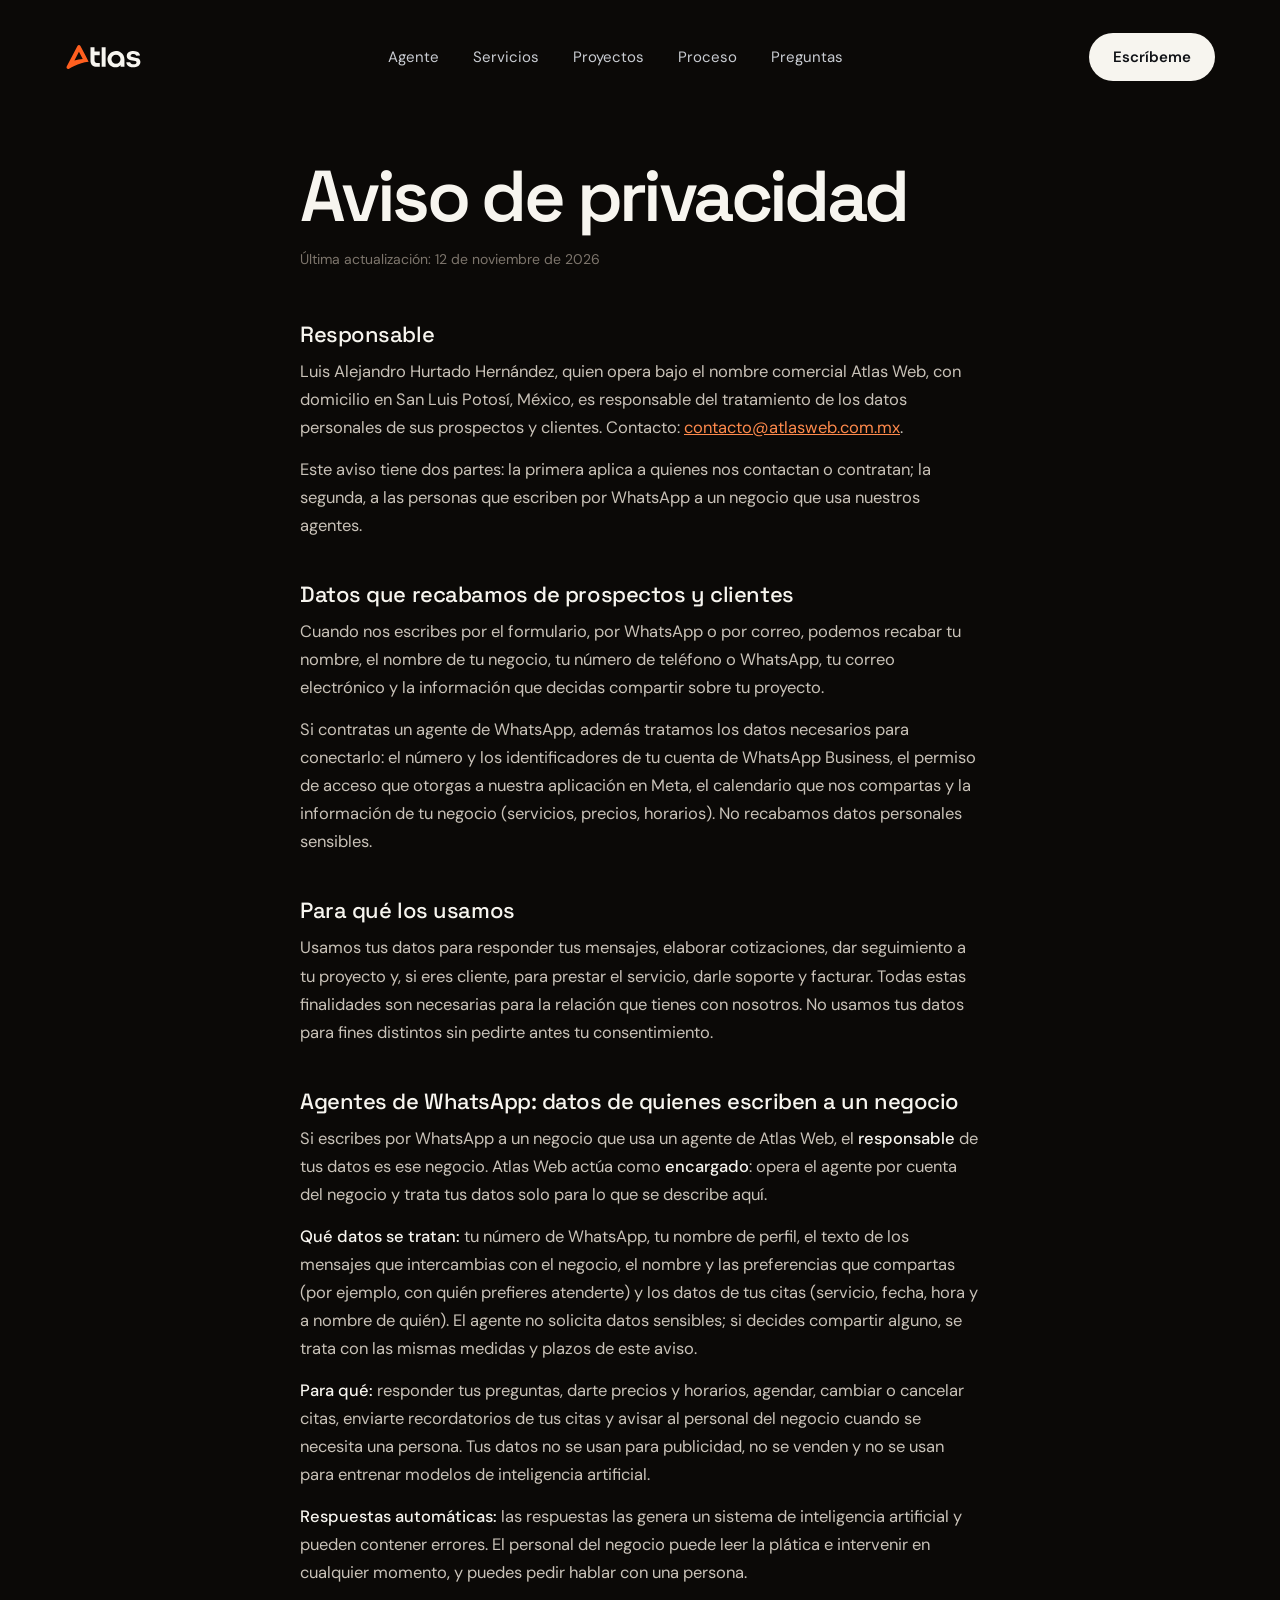
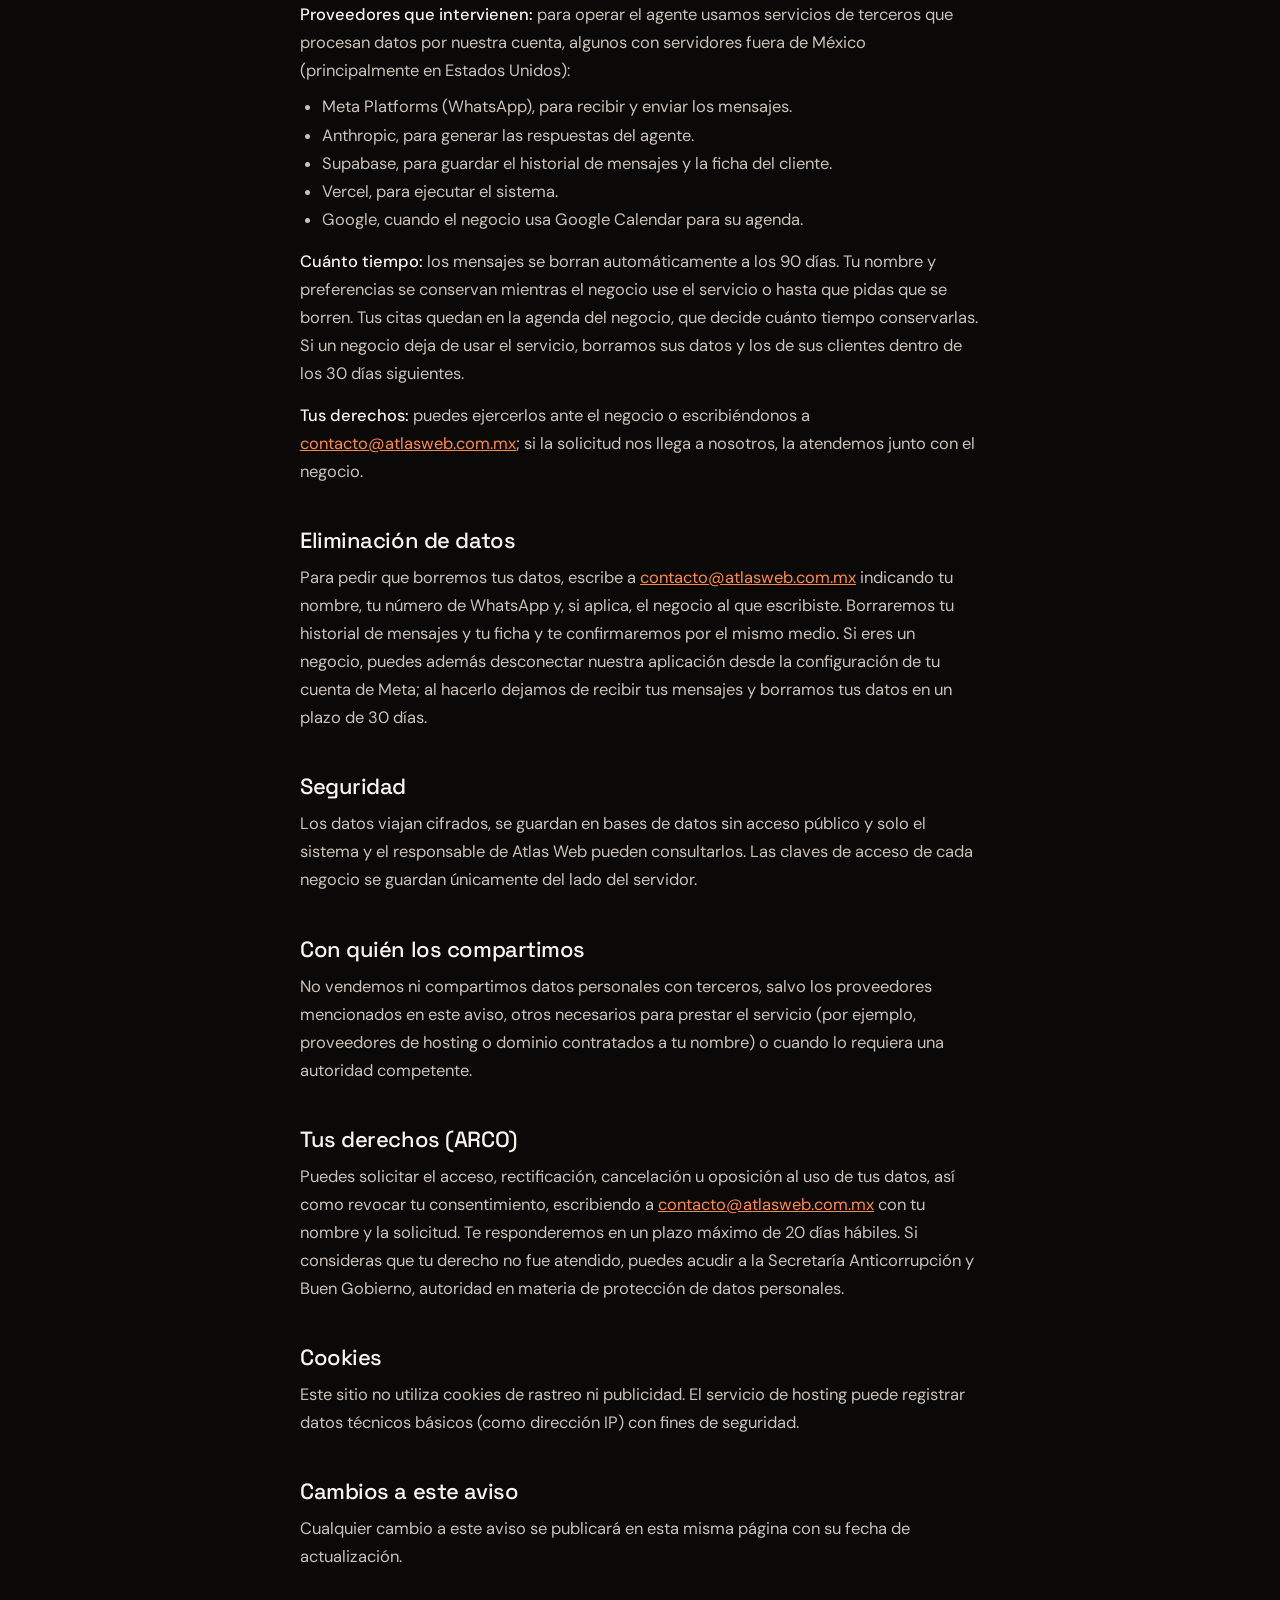
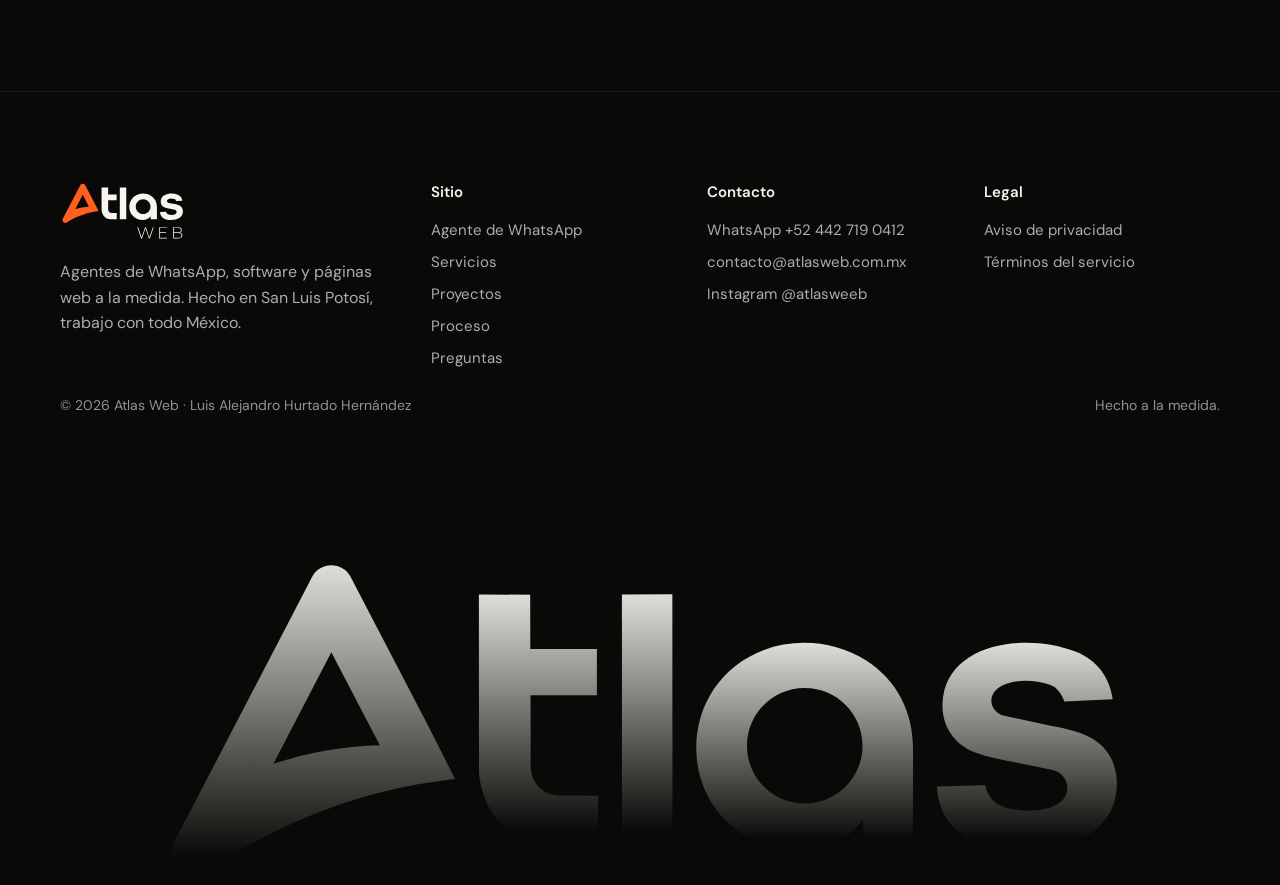
==== commit ad5679a3: "Sitio: enfoque en agentes de WhatsApp y software a la medida (hero, sección del agente con precio, s" ====
--- a/privacidad.html
+++ b/privacidad.html
@@ -45,12 +45,13 @@
 <nav class="navin" aria-label="Principal">
 <a class="brand" href="/#inicio" aria-label="Atlas Web, inicio"><svg class="logo" viewBox="86 375 900 307" role="img" aria-label="Atlas Web"><path class="lA" d="M 197.2 570.6 L 250.7 467.7 L 295.5 553.4 C 261.9 554.4 230.5 559.6 197.2 570.6 M 320.3 497.3 L 313.6 484.5 L 268.6 398.2 C 261.1 383.7 240.4 383.7 232.9 398.2 L 106.1 641.9 C 96.6 660.1 117.1 679.1 134.5 668.4 C 154.3 656.2 174.3 644.9 195.5 634.7 C 249.2 607.7 305.7 591.1 365 584.6 L 341.3 537.7 Z M 320.3 497.3 "/><path d="M 434.8 573.4 C 434.8 588.1 446.7 599.8 460.7 599.9 L 497 600.2 L 497.1 644.3 L 448.5 644.6 C 422.3 642.4 400.5 625.8 392.1 601.1 C 389.6 593.9 387.1 585.6 387.1 577.6 L 387 414.2 L 434.4 414.5 L 434.5 464.7 L 496 464.7 L 496 507.4 L 434.7 507.4 Z M 434.8 573.4 "/><path d="M 565.7 414.1 L 565.8 644.8 L 519.2 644.8 L 519.1 414.2 Z M 565.7 414.1 "/><path d="M 741.4 554 C 741.4 524.5 717.5 500.6 688 500.6 C 658.5 500.6 634.6 524.5 634.6 554 C 634.6 583.5 658.5 607.4 688 607.4 C 717.5 607.4 741.4 583.5 741.4 554 M 742.8 644.6 L 741.7 622.3 C 728.1 641.3 708.7 648.9 686.6 650 C 633.7 652.6 590.2 613.5 587.9 560.4 C 586.1 518.2 610 480.7 649.8 465.7 C 681.1 454 716.6 457.6 744.7 475.3 C 773.6 493.6 788.1 523.7 788 557.3 L 787.8 644.3 Z M 742.8 644.6 "/><path d="M 952.3 634.7 C 925.5 652.5 880.1 654.1 849.6 644.1 C 826.2 636.5 810.9 616.8 810.1 591.7 L 854.7 590.5 C 856.6 600.4 862.8 607.3 872.2 610.7 C 895.7 617.8 931.1 613.9 930.5 592.5 C 930.3 585.3 925.1 578 916.9 576.3 L 881.9 569.2 C 869.2 566.6 856.4 564.4 844.7 559.9 C 823.1 551.4 812.4 531.4 815.8 508.6 C 823.4 458.2 893.7 449.6 938.5 467.2 C 957.4 474.6 969.7 490.4 972.4 511 L 927.8 513 C 925.2 506 921.3 500.1 914.4 497.7 C 890.8 489.7 860.4 494.7 860.4 512.8 C 860.4 518.6 865.6 524.9 872.1 526.3 L 905.5 533.4 C 919.9 536.5 934.3 538.6 947.5 544.2 C 965.2 551.9 975.4 567.1 976.2 585.9 C 977.1 605.8 969.3 623.4 952.3 634.7 "/></svg></a>
 <div class="navlinks">
+<a href="/#agente">Agente</a>
 <a href="/#servicios">Servicios</a>
 <a href="/proyectos">Proyectos</a>
 <a href="/#proceso">Proceso</a>
 <a href="/#preguntas">Preguntas</a>
 </div>
-<a class="pill pill-light navcta" href="https://wa.me/524427190412?text=Hola%20Alex%2C%20me%20interesa%20una%20p%C3%A1gina%20web" target="_blank" rel="noopener">Escríbeme</a>
+<a class="pill pill-light navcta" href="https://wa.me/524427190412?text=Hola%20Alex%2C%20quiero%20platicar%20de%20un%20proyecto" target="_blank" rel="noopener">Escríbeme</a>
 </nav>
 </header>
 <main class="wrap legal">
@@ -89,12 +90,12 @@
 <footer class="ft">
 <div class="wrap">
 <div class="ftg">
-<div><a class="brand full" href="/#inicio" aria-label="Atlas Web, inicio"><svg class="logo" viewBox="86 375 900 420" role="img" aria-label="Atlas Web"><path class="lA" d="M 197.2 570.6 L 250.7 467.7 L 295.5 553.4 C 261.9 554.4 230.5 559.6 197.2 570.6 M 320.3 497.3 L 313.6 484.5 L 268.6 398.2 C 261.1 383.7 240.4 383.7 232.9 398.2 L 106.1 641.9 C 96.6 660.1 117.1 679.1 134.5 668.4 C 154.3 656.2 174.3 644.9 195.5 634.7 C 249.2 607.7 305.7 591.1 365 584.6 L 341.3 537.7 Z M 320.3 497.3 "/><path d="M 434.8 573.4 C 434.8 588.1 446.7 599.8 460.7 599.9 L 497 600.2 L 497.1 644.3 L 448.5 644.6 C 422.3 642.4 400.5 625.8 392.1 601.1 C 389.6 593.9 387.1 585.6 387.1 577.6 L 387 414.2 L 434.4 414.5 L 434.5 464.7 L 496 464.7 L 496 507.4 L 434.7 507.4 Z M 434.8 573.4 "/><path d="M 565.7 414.1 L 565.8 644.8 L 519.2 644.8 L 519.1 414.2 Z M 565.7 414.1 "/><path d="M 741.4 554 C 741.4 524.5 717.5 500.6 688 500.6 C 658.5 500.6 634.6 524.5 634.6 554 C 634.6 583.5 658.5 607.4 688 607.4 C 717.5 607.4 741.4 583.5 741.4 554 M 742.8 644.6 L 741.7 622.3 C 728.1 641.3 708.7 648.9 686.6 650 C 633.7 652.6 590.2 613.5 587.9 560.4 C 586.1 518.2 610 480.7 649.8 465.7 C 681.1 454 716.6 457.6 744.7 475.3 C 773.6 493.6 788.1 523.7 788 557.3 L 787.8 644.3 Z M 742.8 644.6 "/><path d="M 952.3 634.7 C 925.5 652.5 880.1 654.1 849.6 644.1 C 826.2 636.5 810.9 616.8 810.1 591.7 L 854.7 590.5 C 856.6 600.4 862.8 607.3 872.2 610.7 C 895.7 617.8 931.1 613.9 930.5 592.5 C 930.3 585.3 925.1 578 916.9 576.3 L 881.9 569.2 C 869.2 566.6 856.4 564.4 844.7 559.9 C 823.1 551.4 812.4 531.4 815.8 508.6 C 823.4 458.2 893.7 449.6 938.5 467.2 C 957.4 474.6 969.7 490.4 972.4 511 L 927.8 513 C 925.2 506 921.3 500.1 914.4 497.7 C 890.8 489.7 860.4 494.7 860.4 512.8 C 860.4 518.6 865.6 524.9 872.1 526.3 L 905.5 533.4 C 919.9 536.5 934.3 538.6 947.5 544.2 C 965.2 551.9 975.4 567.1 976.2 585.9 C 977.1 605.8 969.3 623.4 952.3 634.7 "/><path d="M 673.3 783.3 L 645.6 701.8 L 651.9 701.8 L 678.2 779.7 L 675.1 779.7 L 702.2 701.8 L 707.9 701.8 L 734.8 779.7 L 731.8 779.7 L 758.4 701.8 L 764.2 701.8 L 736.6 783.3 L 730.3 783.3 L 704.2 707.9 L 705.7 707.9 L 679.6 783.3 Z M 673.3 783.3 "/><path d="M 809.8 739.3 L 854 739.3 L 854 744.5 L 809.8 744.5 Z M 804.6 783.3 L 804.6 701.8 L 859.1 701.8 L 859.1 707.1 L 810.5 707.1 L 810.5 777.9 L 860.9 777.9 L 860.9 783.3 Z M 804.6 783.3 "/><path d="M 911.8 778.2 L 942.2 778.2 C 950 778.2 956 776.8 960.1 774.2 C 964.2 771.5 966.3 767.2 966.3 761.3 C 966.3 755.5 964.2 751.2 960.1 748.5 C 956 745.8 950 744.5 942.2 744.5 L 911.1 744.5 L 911.1 739.4 L 939.6 739.4 C 946.7 739.4 952.2 738 956.1 735.3 C 959.9 732.6 961.9 728.5 961.9 723.1 C 961.9 717.7 959.9 713.7 956.1 711 C 952.2 708.2 946.7 706.9 939.6 706.9 L 911.8 706.9 Z M 905.8 783.3 L 905.8 701.8 L 939.9 701.8 C 948.6 701.8 955.5 703.5 960.5 707.1 C 965.4 710.7 967.9 715.8 967.9 722.6 C 967.9 727 966.9 730.8 964.8 733.8 C 962.7 736.8 959.8 739.1 956.1 740.6 C 952.4 742.1 948.3 742.9 943.7 742.9 L 945.8 740.5 C 951.4 740.5 956.2 741.4 960.1 743 C 964.1 744.6 967.1 747 969.2 750.1 C 971.2 753.2 972.2 757.1 972.2 761.7 C 972.2 768.6 969.8 773.9 964.8 777.6 C 959.8 781.4 952.3 783.3 942.2 783.3 Z M 905.8 783.3 "/></svg></a><p>Páginas web a la medida. Hecho en San Luis Potosí, trabajo con todo México.</p></div>
-<div class="ftc"><h4>Sitio</h4><a href="/#servicios">Servicios</a><a href="/proyectos">Proyectos</a><a href="/#proceso">Proceso</a><a href="/#preguntas">Preguntas</a></div>
-<div class="ftc"><h4>Contacto</h4><a href="https://wa.me/524427190412?text=Hola%20Alex%2C%20me%20interesa%20una%20p%C3%A1gina%20web" target="_blank" rel="noopener">WhatsApp +52 442 719 0412</a><a href="mailto:contacto@atlasweb.com.mx">contacto@atlasweb.com.mx</a><a href="https://instagram.com/atlasweeb" target="_blank" rel="noopener">Instagram @atlasweeb</a></div>
+<div><a class="brand full" href="/#inicio" aria-label="Atlas Web, inicio"><svg class="logo" viewBox="86 375 900 420" role="img" aria-label="Atlas Web"><path class="lA" d="M 197.2 570.6 L 250.7 467.7 L 295.5 553.4 C 261.9 554.4 230.5 559.6 197.2 570.6 M 320.3 497.3 L 313.6 484.5 L 268.6 398.2 C 261.1 383.7 240.4 383.7 232.9 398.2 L 106.1 641.9 C 96.6 660.1 117.1 679.1 134.5 668.4 C 154.3 656.2 174.3 644.9 195.5 634.7 C 249.2 607.7 305.7 591.1 365 584.6 L 341.3 537.7 Z M 320.3 497.3 "/><path d="M 434.8 573.4 C 434.8 588.1 446.7 599.8 460.7 599.9 L 497 600.2 L 497.1 644.3 L 448.5 644.6 C 422.3 642.4 400.5 625.8 392.1 601.1 C 389.6 593.9 387.1 585.6 387.1 577.6 L 387 414.2 L 434.4 414.5 L 434.5 464.7 L 496 464.7 L 496 507.4 L 434.7 507.4 Z M 434.8 573.4 "/><path d="M 565.7 414.1 L 565.8 644.8 L 519.2 644.8 L 519.1 414.2 Z M 565.7 414.1 "/><path d="M 741.4 554 C 741.4 524.5 717.5 500.6 688 500.6 C 658.5 500.6 634.6 524.5 634.6 554 C 634.6 583.5 658.5 607.4 688 607.4 C 717.5 607.4 741.4 583.5 741.4 554 M 742.8 644.6 L 741.7 622.3 C 728.1 641.3 708.7 648.9 686.6 650 C 633.7 652.6 590.2 613.5 587.9 560.4 C 586.1 518.2 610 480.7 649.8 465.7 C 681.1 454 716.6 457.6 744.7 475.3 C 773.6 493.6 788.1 523.7 788 557.3 L 787.8 644.3 Z M 742.8 644.6 "/><path d="M 952.3 634.7 C 925.5 652.5 880.1 654.1 849.6 644.1 C 826.2 636.5 810.9 616.8 810.1 591.7 L 854.7 590.5 C 856.6 600.4 862.8 607.3 872.2 610.7 C 895.7 617.8 931.1 613.9 930.5 592.5 C 930.3 585.3 925.1 578 916.9 576.3 L 881.9 569.2 C 869.2 566.6 856.4 564.4 844.7 559.9 C 823.1 551.4 812.4 531.4 815.8 508.6 C 823.4 458.2 893.7 449.6 938.5 467.2 C 957.4 474.6 969.7 490.4 972.4 511 L 927.8 513 C 925.2 506 921.3 500.1 914.4 497.7 C 890.8 489.7 860.4 494.7 860.4 512.8 C 860.4 518.6 865.6 524.9 872.1 526.3 L 905.5 533.4 C 919.9 536.5 934.3 538.6 947.5 544.2 C 965.2 551.9 975.4 567.1 976.2 585.9 C 977.1 605.8 969.3 623.4 952.3 634.7 "/><path d="M 673.3 783.3 L 645.6 701.8 L 651.9 701.8 L 678.2 779.7 L 675.1 779.7 L 702.2 701.8 L 707.9 701.8 L 734.8 779.7 L 731.8 779.7 L 758.4 701.8 L 764.2 701.8 L 736.6 783.3 L 730.3 783.3 L 704.2 707.9 L 705.7 707.9 L 679.6 783.3 Z M 673.3 783.3 "/><path d="M 809.8 739.3 L 854 739.3 L 854 744.5 L 809.8 744.5 Z M 804.6 783.3 L 804.6 701.8 L 859.1 701.8 L 859.1 707.1 L 810.5 707.1 L 810.5 777.9 L 860.9 777.9 L 860.9 783.3 Z M 804.6 783.3 "/><path d="M 911.8 778.2 L 942.2 778.2 C 950 778.2 956 776.8 960.1 774.2 C 964.2 771.5 966.3 767.2 966.3 761.3 C 966.3 755.5 964.2 751.2 960.1 748.5 C 956 745.8 950 744.5 942.2 744.5 L 911.1 744.5 L 911.1 739.4 L 939.6 739.4 C 946.7 739.4 952.2 738 956.1 735.3 C 959.9 732.6 961.9 728.5 961.9 723.1 C 961.9 717.7 959.9 713.7 956.1 711 C 952.2 708.2 946.7 706.9 939.6 706.9 L 911.8 706.9 Z M 905.8 783.3 L 905.8 701.8 L 939.9 701.8 C 948.6 701.8 955.5 703.5 960.5 707.1 C 965.4 710.7 967.9 715.8 967.9 722.6 C 967.9 727 966.9 730.8 964.8 733.8 C 962.7 736.8 959.8 739.1 956.1 740.6 C 952.4 742.1 948.3 742.9 943.7 742.9 L 945.8 740.5 C 951.4 740.5 956.2 741.4 960.1 743 C 964.1 744.6 967.1 747 969.2 750.1 C 971.2 753.2 972.2 757.1 972.2 761.7 C 972.2 768.6 969.8 773.9 964.8 777.6 C 959.8 781.4 952.3 783.3 942.2 783.3 Z M 905.8 783.3 "/></svg></a><p>Agentes de WhatsApp, software y páginas web a la medida. Hecho en San Luis Potosí, trabajo con todo México.</p></div>
+<div class="ftc"><h4>Sitio</h4><a href="/#agente">Agente de WhatsApp</a><a href="/#servicios">Servicios</a><a href="/proyectos">Proyectos</a><a href="/#proceso">Proceso</a><a href="/#preguntas">Preguntas</a></div>
+<div class="ftc"><h4>Contacto</h4><a href="https://wa.me/524427190412?text=Hola%20Alex%2C%20quiero%20platicar%20de%20un%20proyecto" target="_blank" rel="noopener">WhatsApp +52 442 719 0412</a><a href="mailto:contacto@atlasweb.com.mx">contacto@atlasweb.com.mx</a><a href="https://instagram.com/atlasweeb" target="_blank" rel="noopener">Instagram @atlasweeb</a></div>
 <div class="ftc"><h4>Legal</h4><a href="/privacidad">Aviso de privacidad</a><a href="/terminos">Términos del servicio</a></div>
 </div>
-<div class="copy"><span>© 2026 Atlas Web · Luis Alejandro Hurtado Hernández</span><span>Hecha a la medida. Hecha para vender.</span></div>
+<div class="copy"><span>© 2026 Atlas Web · Luis Alejandro Hurtado Hernández</span><span>Hecho a la medida.</span></div>
 <div class="mark" aria-hidden="true"><svg viewBox="86 375 900 307"><defs><linearGradient id="mkg" x1="0" y1="0" x2="0" y2="1"><stop offset="0" stop-color="#F7F5EF" stop-opacity=".9"/><stop offset=".95" stop-color="#F7F5EF" stop-opacity="0"/></linearGradient></defs><g fill="url(#mkg)"><path d="M 197.2 570.6 L 250.7 467.7 L 295.5 553.4 C 261.9 554.4 230.5 559.6 197.2 570.6 M 320.3 497.3 L 313.6 484.5 L 268.6 398.2 C 261.1 383.7 240.4 383.7 232.9 398.2 L 106.1 641.9 C 96.6 660.1 117.1 679.1 134.5 668.4 C 154.3 656.2 174.3 644.9 195.5 634.7 C 249.2 607.7 305.7 591.1 365 584.6 L 341.3 537.7 Z M 320.3 497.3 "/><path d="M 434.8 573.4 C 434.8 588.1 446.7 599.8 460.7 599.9 L 497 600.2 L 497.1 644.3 L 448.5 644.6 C 422.3 642.4 400.5 625.8 392.1 601.1 C 389.6 593.9 387.1 585.6 387.1 577.6 L 387 414.2 L 434.4 414.5 L 434.5 464.7 L 496 464.7 L 496 507.4 L 434.7 507.4 Z M 434.8 573.4 "/><path d="M 565.7 414.1 L 565.8 644.8 L 519.2 644.8 L 519.1 414.2 Z M 565.7 414.1 "/><path d="M 741.4 554 C 741.4 524.5 717.5 500.6 688 500.6 C 658.5 500.6 634.6 524.5 634.6 554 C 634.6 583.5 658.5 607.4 688 607.4 C 717.5 607.4 741.4 583.5 741.4 554 M 742.8 644.6 L 741.7 622.3 C 728.1 641.3 708.7 648.9 686.6 650 C 633.7 652.6 590.2 613.5 587.9 560.4 C 586.1 518.2 610 480.7 649.8 465.7 C 681.1 454 716.6 457.6 744.7 475.3 C 773.6 493.6 788.1 523.7 788 557.3 L 787.8 644.3 Z M 742.8 644.6 "/><path d="M 952.3 634.7 C 925.5 652.5 880.1 654.1 849.6 644.1 C 826.2 636.5 810.9 616.8 810.1 591.7 L 854.7 590.5 C 856.6 600.4 862.8 607.3 872.2 610.7 C 895.7 617.8 931.1 613.9 930.5 592.5 C 930.3 585.3 925.1 578 916.9 576.3 L 881.9 569.2 C 869.2 566.6 856.4 564.4 844.7 559.9 C 823.1 551.4 812.4 531.4 815.8 508.6 C 823.4 458.2 893.7 449.6 938.5 467.2 C 957.4 474.6 969.7 490.4 972.4 511 L 927.8 513 C 925.2 506 921.3 500.1 914.4 497.7 C 890.8 489.7 860.4 494.7 860.4 512.8 C 860.4 518.6 865.6 524.9 872.1 526.3 L 905.5 533.4 C 919.9 536.5 934.3 538.6 947.5 544.2 C 965.2 551.9 975.4 567.1 976.2 585.9 C 977.1 605.8 969.3 623.4 952.3 634.7 "/></g></svg></div>
 </div>
 </footer>
--- a/styles.css
+++ b/styles.css
@@ -595,3 +595,26 @@
 .brand.full .logo{height:58px}
 .mark svg{display:block;width:min(1080px,84%);height:auto;margin:0 auto 0}
 .mark{font-size:0!important;line-height:0!important;margin-bottom:-1.5%!important;background:none!important}
+
+/* Agente de WhatsApp */
+.ag-grid{display:grid;grid-template-columns:repeat(2,minmax(0,1fr));gap:24px;margin-top:64px}
+.mt.ag{justify-content:flex-start;gap:22px}
+.mt.ag h3{font-size:24px}
+.ag-n{font-family:'Space Grotesk',sans-serif;font-size:14px;letter-spacing:.08em;color:#FF8A4C}
+.ag-row{grid-template-columns:1fr 1fr}
+.chatmock{gap:12px;justify-content:flex-start;background:#0F0C0A}
+.cm-head{display:flex;flex-direction:column;margin:0 0 6px!important;padding-bottom:12px;border-bottom:1px solid rgba(255,220,180,.10)}
+.cm-head b{font-family:'Space Grotesk',sans-serif;font-size:17px;color:#F7F5EF}
+.cm-head small{font-size:13px;color:#7FBF8E}
+.cm-b{max-width:82%;padding:10px 13px;border-radius:14px;font-size:15px;line-height:1.45}
+.cm-b small{display:block;font-size:11px;opacity:.6;margin-top:4px;text-align:right}
+.cm-b.in{align-self:flex-start;background:#221B16;color:#EDE6DD;border-top-left-radius:4px}
+.cm-b.out{align-self:flex-end;background:#3A1D0E;color:#FFE6D6;border-top-right-radius:4px}
+.price{display:flex;flex-direction:column;gap:16px}
+.price h3{font-size:34px!important;line-height:1.15}
+.price .pr-iva{color:#FF8A4C!important;font-size:15px!important;margin-top:-10px!important}
+.price .pill{align-self:flex-start;margin-top:8px}
+.sys.soft{margin-top:64px}
+.sys.soft+.sv-grid{margin-top:24px}
+.fqa a{color:inherit;text-decoration:underline}
+@media (max-width:1080px){.ag-grid,.ag-row{grid-template-columns:1fr}.price h3{font-size:28px!important}}
